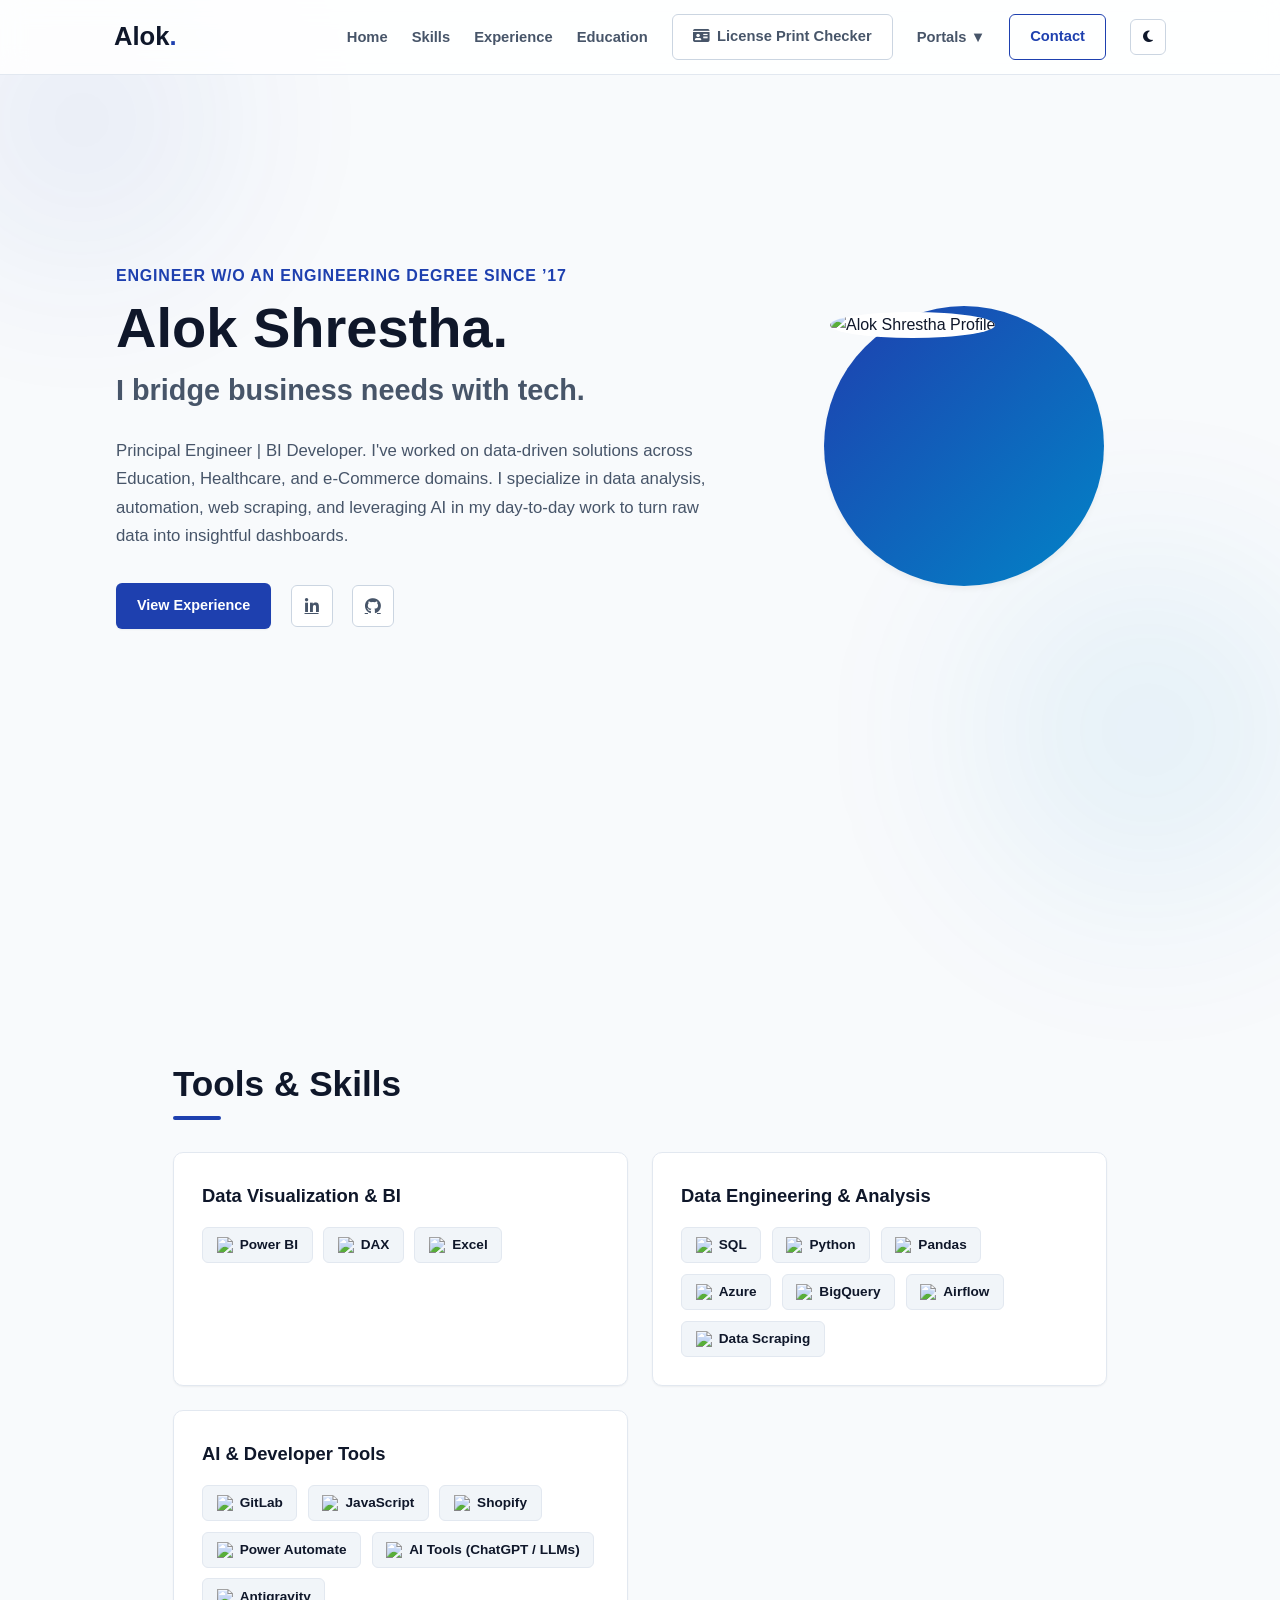
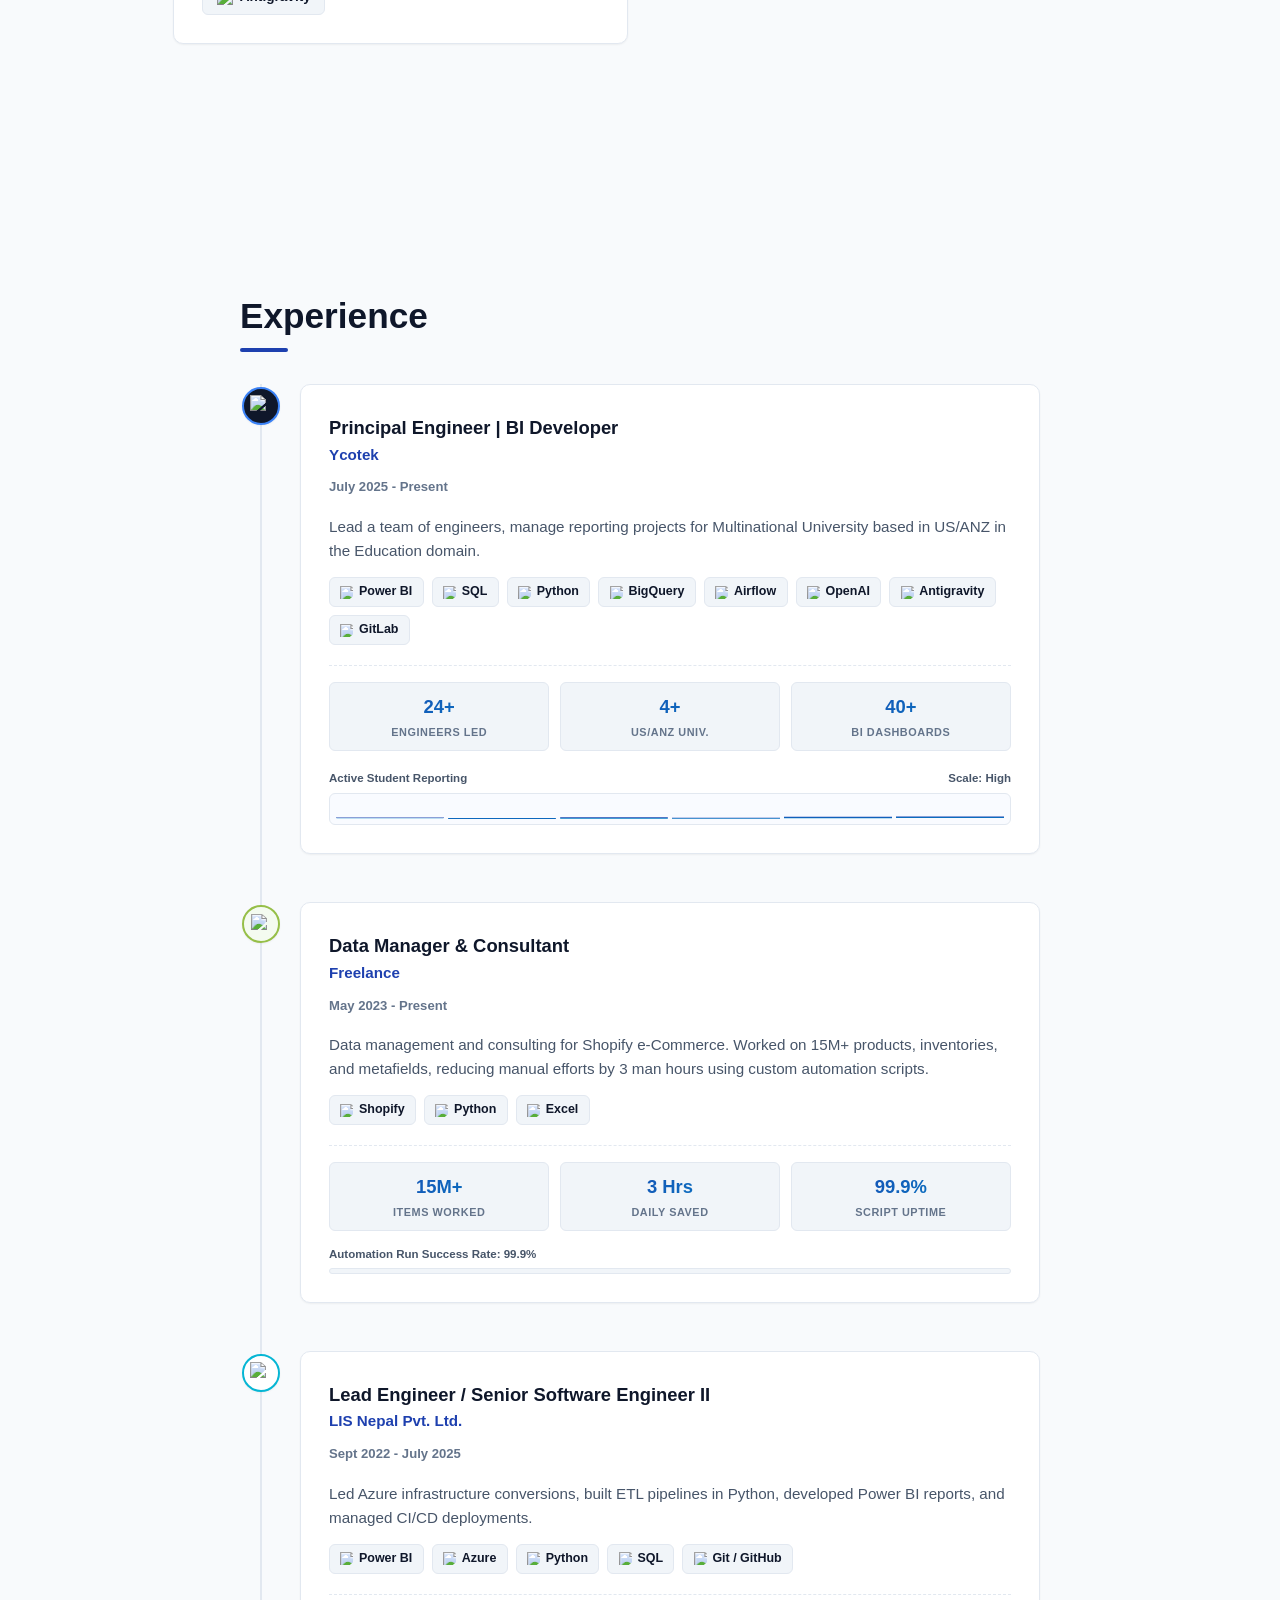
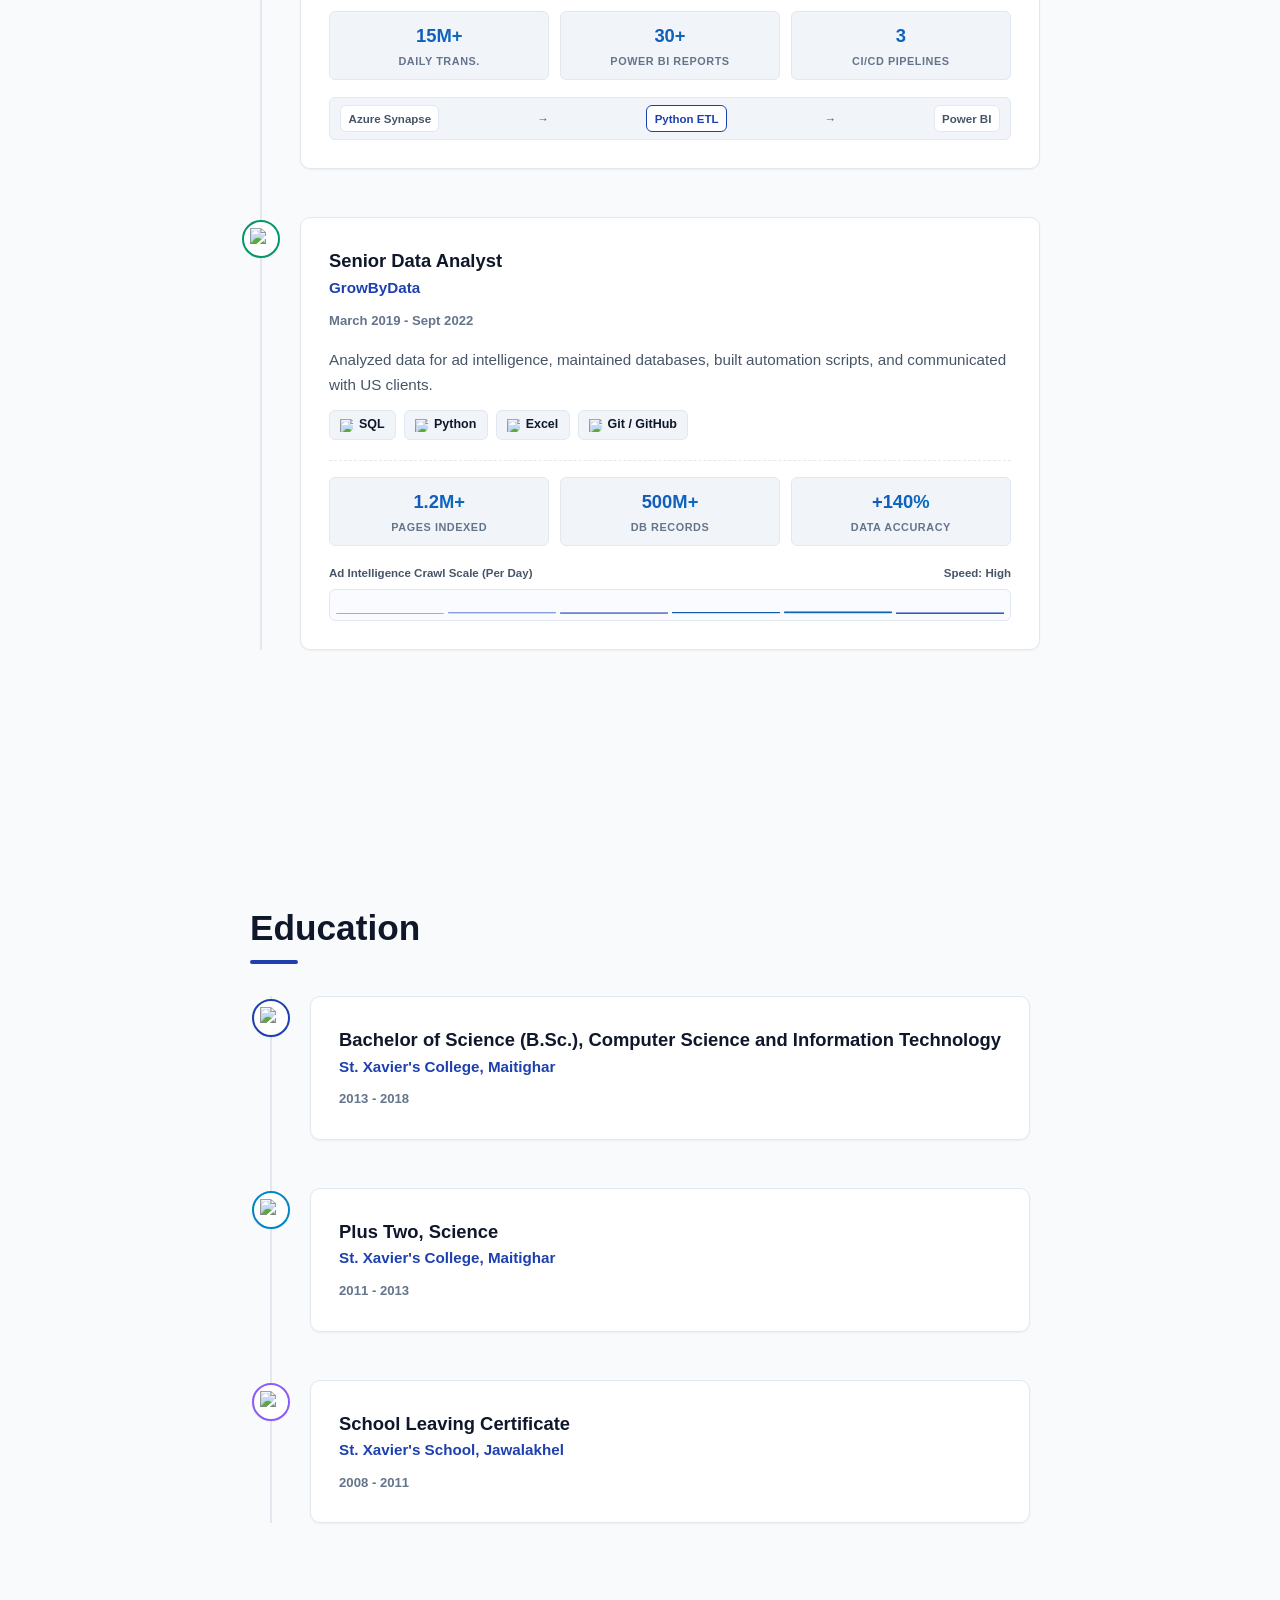
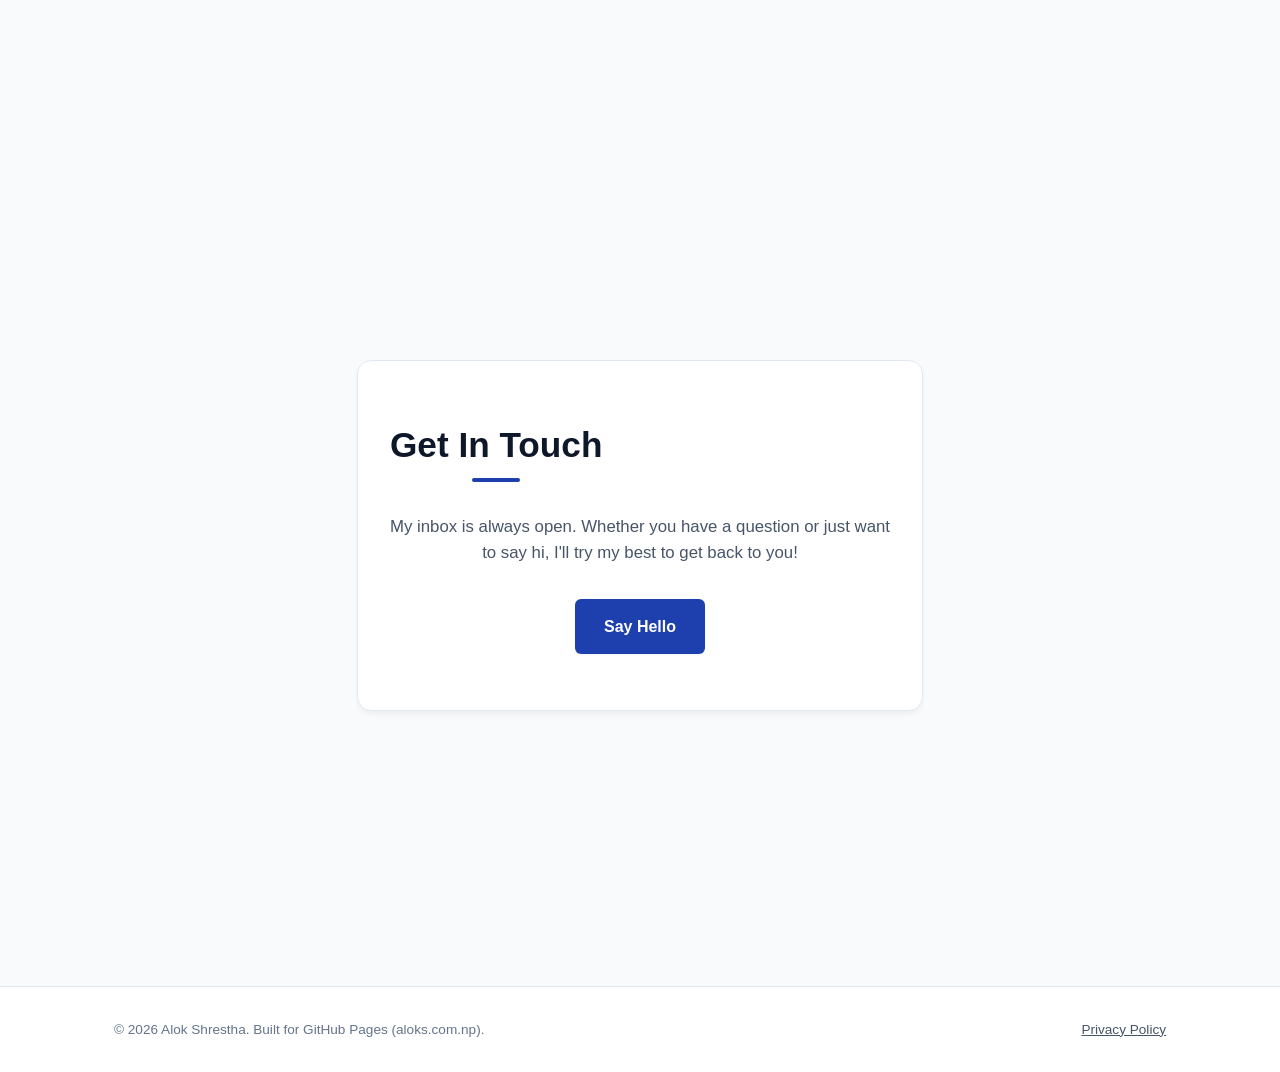
==== index.html @ 652669d3 "feat: enhance timeline interactions, add brand logos, and sync tools" ====
<!DOCTYPE html>
<html lang="en">

<head>
    <meta charset="UTF-8">
    <meta name="viewport" content="width=device-width, initial-scale=1.0">

    <!-- Primary Meta Tags -->
    <title>Alok Shrestha | Principal Engineer & BI Developer</title>
    <meta name="title" content="Alok Shrestha | Principal Engineer & BI Developer">
    <meta name="description"
        content="Alok Shrestha - Principal Software Engineer and BI Developer based in Nepal. Expertise in Power BI, SQL, Python, ETL automation, and building impactful data-driven solutions.">
    <meta name="keywords"
        content="Alok Shrestha, Data Analyst, Principal Engineer, Power BI, SQL, Python, Nepal, Data Visualization, License Print Check Nepal">
    <meta name="robots" content="index, follow, max-image-preview:large, max-snippet:-1, max-video-preview:-1">
    <meta name="author" content="Alok Shrestha">

    <!-- Canonical & AI Context Links -->
    <link rel="canonical" href="https://aloks.com.np/">
    <link rel="alternate" type="text/plain" href="llms.txt" title="LLM Context Prompt">
    <link rel="sitemap" type="application/xml" href="sitemap.xml">

    <!-- Open Graph / Social Meta Tags -->
    <meta property="og:type" content="website">
    <meta property="og:site_name" content="Alok Shrestha Portfolio">
    <meta property="og:url" content="https://aloks.com.np/">
    <meta property="og:title" content="Alok Shrestha | Principal Engineer & BI Developer">
    <meta property="og:description"
        content="Principal Software Engineer and BI Developer specializing in Power BI, SQL, Python, automation, and data web applications.">
    <meta property="og:image" content="https://github.com/aalooksth.png">

    <!-- Twitter Card Meta Tags -->
    <meta name="twitter:card" content="summary_large_image">
    <meta name="twitter:url" content="https://aloks.com.np/">
    <meta name="twitter:title" content="Alok Shrestha | Principal Engineer & BI Developer">
    <meta name="twitter:description"
        content="Principal Software Engineer and BI Developer specializing in Power BI, SQL, Python, automation, and data web applications.">
    <meta name="twitter:image" content="https://github.com/aalooksth.png">

    <!-- Preload fonts and styles -->
    <link rel="preconnect" href="https://fonts.googleapis.com">
    <link rel="preconnect" href="https://fonts.gstatic.com" crossorigin>
    <link href="https://fonts.googleapis.com/css2?family=Outfit:wght@300;400;500;600;700;800&display=swap"
        rel="stylesheet">
    <link rel="stylesheet" href="https://cdnjs.cloudflare.com/ajax/libs/font-awesome/6.5.1/css/all.min.css">

    <!-- Load main stylesheet -->
    <link rel="stylesheet" href="css/styles.css?v=1.1">

    <!-- Schema.org Microdata & Person JSON-LD for AI Search Engines -->
    <script type="application/ld+json">
    [
      {
        "@context": "https://schema.org",
        "@type": "Person",
        "name": "Alok Shrestha",
        "jobTitle": "Principal Engineer & BI Developer",
        "worksFor": {
          "@type": "Organization",
          "name": "Ycotek"
        },
        "url": "https://aloks.com.np",
        "sameAs": [
          "https://github.com/aalooksth",
          "https://np.linkedin.com/in/aalooksth"
        ],
        "knowsAbout": ["Power BI", "SQL", "Python", "Data Analysis", "Web Development", "Automations"]
      },
      {
        "@context": "https://schema.org",
        "@type": "WebSite",
        "name": "Alok Shrestha Portfolio & Web Portal",
        "url": "https://aloks.com.np/"
      }
    ]
    </script>
    <script type="text/javascript">
        (function (c, l, a, r, i, t, y) {
            c[a] = c[a] || function () { (c[a].q = c[a].q || []).push(arguments) };
            t = l.createElement(r); t.async = 1; t.src = "https://www.clarity.ms/tag/" + i;
            y = l.getElementsByTagName(r)[0]; y.parentNode.insertBefore(t, y);
        })(window, document, "clarity", "script", "xv33leqfdf");
    </script>
    <!-- Google tag (gtag.js) -->
    <script async src="https://www.googletagmanager.com/gtag/js?id=G-K35TF6HZ3K"></script>
    <script>
        window.dataLayer = window.dataLayer || [];
        function gtag() { dataLayer.push(arguments); }
        gtag('js', new Date());

        gtag('config', 'G-K35TF6HZ3K');
    </script>
</head>

<body>
    <canvas id="three-canvas"></canvas>
    <div class="blob blob-1"></div>
    <div class="blob blob-2"></div>

    <nav class="navbar">
        <div class="container nav-container">
            <a href="#" class="logo">Alok<span>.</span></a>
            <ul class="nav-links">
                <li><a href="#home">Home</a></li>
                <li><a href="#skills">Skills</a></li>
                <li><a href="#experience">Experience</a></li>
                <li><a href="#education">Education</a></li>
                <li> <a href="license-print-check" class="btn btn-secondary" aria-label="License Print Check"><i
                            class="fa-solid fa-id-card"></i>
                        License Print Checker</a>
                </li>
                <li class="dropdown">
                    <a href="#" class="dropdown-toggle">Portals ▼</a>
                    <ul class="dropdown-menu">
                        <li><a href="https://blog.aloks.com.np" target="_blank" aria-label="Blog Subdomain">Blog</a>
                        </li>
                        <li><a href="https://api.aloks.com.np" target="_blank" aria-label="API Subdomain">API Tester</a>
                        </li>
                        <li><a href="https://connect.aloks.com.np" target="_blank"
                                aria-label="Connect Subdomain">Connect</a></li>
                    </ul>
                </li>
                <li><a href="#contact" class="btn btn-outline">Contact</a></li>

                <!-- Manual Theme Switcher Button -->
                <li>
                    <button type="button" id="themeToggleBtn" class="btn-icon" title="Toggle Theme">
                        <i class="fa-solid fa-moon dark-icon"></i>
                        <i class="fa-solid fa-sun light-icon"></i>
                    </button>
                </li>
            </ul>

            <div class="hamburger">
                <div class="line1"></div>
                <div class="line2"></div>
                <div class="line3"></div>
            </div>
        </div>
    </nav>

    <main>
        <!-- Hero Section -->
        <section id="home" class="hero">
            <div class="container hero-container">
                <div class="hero-content">
                    <p class="subtitle">Engineer w/o an Engineering Degree since ’17</p>
                    <h1 class="title">Alok Shrestha.</h1>
                    <h2 class="role">I bridge business needs with tech.</h2>
                    <p class="description">
                        Principal Engineer | BI Developer. I've worked on data-driven solutions across Education,
                        Healthcare, and e-Commerce domains. I specialize in data analysis, automation, web scraping, and
                        leveraging AI in my day-to-day work to turn raw data into insightful dashboards.
                    </p>
                    <div class="hero-actions">
                        <a href="#experience" class="btn btn-primary">View Experience</a>
                        <a href="https://np.linkedin.com/in/aalooksth" target="_blank" class="social-link"
                            aria-label="LinkedIn">
                            <i class="fa-brands fa-linkedin-in"></i>
                        </a>
                        <a href="https://github.com/aalooksth" target="_blank" class="social-link" aria-label="GitHub">
                            <i class="fa-brands fa-github"></i>
                        </a>
                    </div>
                </div>
                <div class="hero-image-container">
                    <div class="image-wrapper">
                        <img src="https://github.com/aalooksth.png" alt="Alok Shrestha Profile" class="profile-pic">
                    </div>
                </div>
            </div>
        </section>

        <!-- Skills Section -->
        <section id="skills" class="skills">
            <div class="container">
                <h2 class="section-title">Tools & Skills</h2>
                <div class="skills-container">
                    <div class="skill-category">
                        <h3>Data Visualization & BI</h3>
                        <div class="tech-stack" style="margin-top: 1rem;">
                            <span class="skill-item"><img
                                    src="https://api.iconify.design/simple-icons:powerbi.svg?color=1e40af"
                                    alt="Power BI" class="skill-icon"> Power BI</span>
                            <span class="skill-item"><img
                                    src="https://api.iconify.design/simple-icons:microsoft.svg?color=1e40af" alt="DAX"
                                    class="skill-icon"> DAX</span>
                            <span class="skill-item"><img
                                    src="https://api.iconify.design/simple-icons:microsoftexcel.svg?color=1e40af"
                                    alt="Excel" class="skill-icon"> Excel</span>
                        </div>
                    </div>
                    <div class="skill-category">
                        <h3>Data Engineering & Analysis</h3>
                        <div class="tech-stack" style="margin-top: 1rem;">
                            <span class="skill-item"><img src="https://cdn.simpleicons.org/mysql/1e40af" alt="SQL"
                                    class="skill-icon"> SQL</span>
                            <span class="skill-item"><img src="https://cdn.simpleicons.org/python/1e40af" alt="Python"
                                    class="skill-icon"> Python</span>
                            <span class="skill-item"><img src="https://cdn.simpleicons.org/pandas/1e40af" alt="Pandas"
                                    class="skill-icon"> Pandas</span>
                            <span class="skill-item"><img
                                    src="https://api.iconify.design/simple-icons:microsoftazure.svg?color=0089d6"
                                    alt="Azure" class="skill-icon"> Azure</span>
                            <span class="skill-item"><img
                                    src="https://api.iconify.design/simple-icons:googlebigquery.svg?color=1e40af"
                                    alt="BigQuery" class="skill-icon"> BigQuery</span>
                            <span class="skill-item"><img src="https://cdn.simpleicons.org/apacheairflow/1e40af"
                                    alt="Airflow" class="skill-icon"> Airflow</span>
                            <span class="skill-item"><img src="https://cdn.simpleicons.org/puppeteer/1e40af"
                                    alt="Data Scraping" class="skill-icon"> Data Scraping</span>
                        </div>
                    </div>
                    <div class="skill-category">
                        <h3>AI & Developer Tools</h3>
                        <div class="tech-stack" style="margin-top: 1rem;">
                            <span class="skill-item"><img src="https://cdn.simpleicons.org/gitlab/1e40af" alt="GitLab"
                                    class="skill-icon"> GitLab</span>
                            <span class="skill-item"><img src="https://cdn.simpleicons.org/javascript/1e40af"
                                    alt="JavaScript" class="skill-icon"> JavaScript</span>
                            <span class="skill-item"><img
                                    src="https://api.iconify.design/simple-icons:shopify.svg?color=96bf48" alt="Shopify"
                                    class="skill-icon"> Shopify</span>
                            <span class="skill-item"><img
                                    src="https://api.iconify.design/simple-icons:powerautomate.svg?color=1e40af"
                                    alt="Power Automate" class="skill-icon"> Power Automate</span>
                            <span class="skill-item"><img
                                    src="https://api.iconify.design/simple-icons:openai.svg?color=1e40af" alt="AI Tools"
                                    class="skill-icon"> AI Tools (ChatGPT / LLMs)</span>
                            <span class="skill-item"><img
                                    src="https://api.iconify.design/material-symbols:rocket-launch.svg?color=1e40af"
                                    alt="Antigravity" class="skill-icon"> Antigravity</span>
                        </div>
                    </div>
                </div>
            </div>
        </section>

        <!-- Experience Section -->
        <section id="experience" class="experience">
            <div class="container">
                <h2 class="section-title">Experience</h2>
                <div class="timeline">
                    <!-- Item 1 -->
                    <div class="timeline-item">
                        <div class="timeline-badge" style="border-color: #3b82f6; background: #0f172a;">
                            <img src="https://ycotek.com/wp-content/uploads/2026/05/logo.svg"
                                style="width: 22px; height: 22px; object-fit: contain;" alt="Ycotek">
                        </div>
                        <div class="timeline-content">
                            <h3>Principal Engineer | BI Developer</h3>
                            <h4>Ycotek</h4>
                            <span class="timeline-date">July 2025 - Present</span>
                            <p style="margin-top: 1rem; font-size: 0.95rem; color: var(--text-muted);">Lead a team of
                                engineers, manage reporting projects for Multinational University based in US/ANZ in the
                                Education domain.</p>

                            <!-- Skill/Tool Used Logos -->
                            <div class="work-tools">
                                <span class="tool-tag"><img
                                        src="https://api.iconify.design/simple-icons:powerbi.svg?color=1e40af"
                                        class="tool-icon" alt="Power BI"> Power BI</span>
                                <span class="tool-tag"><img src="https://cdn.simpleicons.org/mysql/1e40af"
                                        class="tool-icon" alt="SQL"> SQL</span>
                                <span class="tool-tag"><img src="https://cdn.simpleicons.org/python/1e40af"
                                        class="tool-icon" alt="Python"> Python</span>
                                <span class="tool-tag"><img
                                        src="https://api.iconify.design/simple-icons:googlebigquery.svg?color=1e40af"
                                        class="tool-icon" alt="BigQuery"> BigQuery</span>
                                <span class="tool-tag"><img src="https://cdn.simpleicons.org/apacheairflow/1e40af"
                                        class="tool-icon" alt="Airflow"> Airflow</span>
                                <span class="tool-tag"><img
                                        src="https://api.iconify.design/simple-icons:openai.svg?color=1e40af"
                                        class="tool-icon" alt="OpenAI"> OpenAI</span>
                                <span class="tool-tag"><img
                                        src="https://api.iconify.design/material-symbols:rocket-launch.svg?color=1e40af"
                                        class="tool-icon" alt="Antigravity"> Antigravity</span>
                                <span class="tool-tag"><img src="https://cdn.simpleicons.org/gitlab/1e40af"
                                        class="tool-icon" alt="GitLab"> GitLab</span>
                            </div>

                            <!-- Work Visualizations -->
                            <div class="work-visuals">
                                <div class="visuals-grid">
                                    <div class="visual-metric">
                                        <div class="metric-val">24+</div>
                                        <div class="metric-label">Engineers Led</div>
                                    </div>
                                    <div class="visual-metric">
                                        <div class="metric-val">4+</div>
                                        <div class="metric-label">US/ANZ Univ.</div>
                                    </div>
                                    <div class="visual-metric">
                                        <div class="metric-val">40+</div>
                                        <div class="metric-label">BI Dashboards</div>
                                    </div>
                                </div>
                                <div class="visuals-chart-wrapper">
                                    <div class="visuals-chart-label">
                                        <span>Active Student Reporting</span>
                                        <span>Scale: High</span>
                                    </div>
                                    <div class="visuals-sparkline">
                                        <div class="spark-bar" style="--height: 40%"></div>
                                        <div class="spark-bar" style="--height: 55%"></div>
                                        <div class="spark-bar" style="--height: 70%"></div>
                                        <div class="spark-bar" style="--height: 60%"></div>
                                        <div class="spark-bar" style="--height: 85%"></div>
                                        <div class="spark-bar" style="--height: 95%"></div>
                                    </div>
                                </div>
                            </div>
                        </div>
                    </div>
                    <!-- Item 2 -->
                    <div class="timeline-item">
                        <div class="timeline-badge" style="border-color: #96bf48; background: #f4fbf0;">
                            <img src="https://api.iconify.design/simple-icons:shopify.svg?color=96bf48"
                                style="width: 20px; height: 20px;" alt="Shopify">
                        </div>
                        <div class="timeline-content">
                            <h3>Data Manager & Consultant</h3>
                            <h4>Freelance</h4>
                            <span class="timeline-date">May 2023 - Present</span>
                            <p style="margin-top: 1rem; font-size: 0.95rem; color: var(--text-muted);">Data management
                                and consulting for Shopify e-Commerce. Worked on 15M+ products, inventories, and
                                metafields, reducing manual efforts by 3 man hours using custom automation scripts.</p>

                            <!-- Skill/Tool Used Logos -->
                            <div class="work-tools">
                                <span class="tool-tag"><img
                                        src="https://api.iconify.design/simple-icons:shopify.svg?color=96bf48"
                                        class="tool-icon" alt="Shopify"> Shopify</span>
                                <span class="tool-tag"><img src="https://cdn.simpleicons.org/python/1e40af"
                                        class="tool-icon" alt="Python"> Python</span>
                                <span class="tool-tag"><img
                                        src="https://api.iconify.design/simple-icons:microsoftexcel.svg?color=1e40af"
                                        class="tool-icon" alt="Excel"> Excel</span>
                            </div>

                            <!-- Work Visualizations -->
                            <div class="work-visuals">
                                <div class="visuals-grid">
                                    <div class="visual-metric">
                                        <div class="metric-val">15M+</div>
                                        <div class="metric-label">Items Worked</div>
                                    </div>
                                    <div class="visual-metric">
                                        <div class="metric-val">3 Hrs</div>
                                        <div class="metric-label">Daily Saved</div>
                                    </div>
                                    <div class="visual-metric">
                                        <div class="metric-val">99.9%</div>
                                        <div class="metric-label">Script Uptime</div>
                                    </div>
                                </div>
                                <div class="visuals-progress-container">
                                    <div class="progress-label">Automation Run Success Rate: 99.9%</div>
                                    <div class="progress-bar-wrapper">
                                        <div class="progress-bar-fill" style="--target-width: 99.9%"></div>
                                    </div>
                                </div>
                            </div>
                        </div>
                    </div>
                    <!-- Item 3 -->
                    <div class="timeline-item">
                        <div class="timeline-badge" style="border-color: #06b6d4; background: #ffffff;">
                            <img src="https://www.lisnepal.com.np/static/img/lis-logo.png"
                                style="width: 22px; height: 22px; object-fit: contain;" alt="LIS Nepal">
                        </div>
                        <div class="timeline-content">
                            <h3>Lead Engineer / Senior Software Engineer II</h3>
                            <h4>LIS Nepal Pvt. Ltd.</h4>
                            <span class="timeline-date">Sept 2022 - July 2025</span>
                            <p style="margin-top: 1rem; font-size: 0.95rem; color: var(--text-muted);">Led Azure
                                infrastructure conversions, built ETL pipelines in Python, developed Power BI reports,
                                and managed CI/CD deployments.</p>

                            <!-- Skill/Tool Used Logos -->
                            <div class="work-tools">
                                <span class="tool-tag"><img
                                        src="https://api.iconify.design/simple-icons:powerbi.svg?color=1e40af"
                                        class="tool-icon" alt="Power BI"> Power BI</span>
                                <span class="tool-tag"><img
                                        src="https://api.iconify.design/simple-icons:microsoftazure.svg?color=0089d6"
                                        class="tool-icon" alt="Azure"> Azure</span>
                                <span class="tool-tag"><img src="https://cdn.simpleicons.org/python/1e40af"
                                        class="tool-icon" alt="Python"> Python</span>
                                <span class="tool-tag"><img src="https://cdn.simpleicons.org/mysql/1e40af"
                                        class="tool-icon" alt="SQL"> SQL</span>
                                <span class="tool-tag"><img src="https://cdn.simpleicons.org/github/1e40af"
                                        class="tool-icon" alt="Git/GitHub"> Git / GitHub</span>
                            </div>

                            <!-- Work Visualizations -->
                            <div class="work-visuals">
                                <div class="visuals-grid">
                                    <div class="visual-metric">
                                        <div class="metric-val">15M+</div>
                                        <div class="metric-label">Daily Trans.</div>
                                    </div>
                                    <div class="visual-metric">
                                        <div class="metric-val">30+</div>
                                        <div class="metric-label">Power BI Reports</div>
                                    </div>
                                    <div class="visual-metric">
                                        <div class="metric-val">3</div>
                                        <div class="metric-label">CI/CD Pipelines</div>
                                    </div>
                                </div>
                                <div class="visuals-nodes">
                                    <span class="node-badge">Azure Synapse</span>
                                    <span class="node-arrow">&rarr;</span>
                                    <span class="node-badge active">Python ETL</span>
                                    <span class="node-arrow">&rarr;</span>
                                    <span class="node-badge">Power BI</span>
                                </div>
                            </div>
                        </div>
                    </div>
                    <!-- Item 4 -->
                    <div class="timeline-item">
                        <div class="timeline-badge" style="border-color: #059669; background: #ffffff;">
                            <img src="https://growbydata.com/wp-content/uploads/2024/06/GBD-Logo.svg"
                                style="width: 22px; height: 22px; object-fit: contain;" alt="GrowByData">
                        </div>
                        <div class="timeline-content">
                            <h3>Senior Data Analyst</h3>
                            <h4>GrowByData</h4>
                            <span class="timeline-date">March 2019 - Sept 2022</span>
                            <p style="margin-top: 1rem; font-size: 0.95rem; color: var(--text-muted);">Analyzed data for
                                ad intelligence, maintained databases, built automation scripts, and communicated with
                                US clients.</p>

                            <!-- Skill/Tool Used Logos -->
                            <div class="work-tools">
                                <span class="tool-tag"><img src="https://cdn.simpleicons.org/mysql/1e40af"
                                        class="tool-icon" alt="SQL"> SQL</span>
                                <span class="tool-tag"><img src="https://cdn.simpleicons.org/python/1e40af"
                                        class="tool-icon" alt="Python"> Python</span>
                                <span class="tool-tag"><img
                                        src="https://api.iconify.design/simple-icons:microsoftexcel.svg?color=1e40af"
                                        class="tool-icon" alt="Excel"> Excel</span>
                                <span class="tool-tag"><img src="https://cdn.simpleicons.org/github/1e40af"
                                        class="tool-icon" alt="Git/GitHub"> Git / GitHub</span>
                            </div>

                            <!-- Work Visualizations -->
                            <div class="work-visuals">
                                <div class="visuals-grid">
                                    <div class="visual-metric">
                                        <div class="metric-val">1.2M+</div>
                                        <div class="metric-label">Pages Indexed</div>
                                    </div>
                                    <div class="visual-metric">
                                        <div class="metric-val">500M+</div>
                                        <div class="metric-label">DB Records</div>
                                    </div>
                                    <div class="visual-metric">
                                        <div class="metric-val">+140%</div>
                                        <div class="metric-label">Data Accuracy</div>
                                    </div>
                                </div>
                                <div class="visuals-chart-wrapper">
                                    <div class="visuals-chart-label">
                                        <span>Ad Intelligence Crawl Scale (Per Day)</span>
                                        <span>Speed: High</span>
                                    </div>
                                    <div class="visuals-sparkline">
                                        <div class="spark-bar" style="--height: 25%"></div>
                                        <div class="spark-bar" style="--height: 40%"></div>
                                        <div class="spark-bar" style="--height: 65%"></div>
                                        <div class="spark-bar" style="--height: 80%"></div>
                                        <div class="spark-bar" style="--height: 90%"></div>
                                        <div class="spark-bar" style="--height: 95%"></div>
                                    </div>
                                </div>
                            </div>
                        </div>
                    </div>
                </div>
            </div>
        </section>

        <!-- Education Section -->
        <section id="education" class="education">
            <div class="container">
                <h2 class="section-title">Education</h2>
                <div class="timeline">
                    <!-- Item 1 -->
                    <div class="timeline-item">
                        <div class="timeline-badge" style="border-color: #1e40af; background: #ffffff;">
                            <img src="https://wms.edigitalnepal.com/wms/files/ws-profile/1746599021908_0553cb68-a1c2-4cb6-847c-ae1c76fe3848.png"
                                style="width: 22px; height: 22px; object-fit: contain;" alt="St. Xavier's College">
                        </div>
                        <div class="timeline-content">
                            <h3>Bachelor of Science (B.Sc.), Computer Science and Information Technology</h3>
                            <h4>St. Xavier's College, Maitighar</h4>
                            <span class="timeline-date">2013 - 2018</span>
                        </div>
                    </div>
                    <!-- Item 2 -->
                    <div class="timeline-item">
                        <div class="timeline-badge" style="border-color: #0284c7; background: #ffffff;">
                            <img src="https://wms.edigitalnepal.com/wms/files/ws-profile/1746599021908_0553cb68-a1c2-4cb6-847c-ae1c76fe3848.png"
                                style="width: 22px; height: 22px; object-fit: contain;" alt="St. Xavier's College">
                        </div>
                        <div class="timeline-content">
                            <h3>Plus Two, Science</h3>
                            <h4>St. Xavier's College, Maitighar</h4>
                            <span class="timeline-date">2011 - 2013</span>
                        </div>
                    </div>
                    <!-- Item 3 -->
                    <div class="timeline-item">
                        <div class="timeline-badge" style="border-color: #8b5cf6; background: #ffffff;">
                            <img src="https://www.stx.edu.np/image/st_xavier_small-logo.png"
                                style="width: 22px; height: 22px; object-fit: contain;" alt="St. Xavier's School">
                        </div>
                        <div class="timeline-content">
                            <h3>School Leaving Certificate</h3>
                            <h4>St. Xavier's School, Jawalakhel</h4>
                            <span class="timeline-date">2008 - 2011</span>
                        </div>
                    </div>
                </div>
            </div>
        </section>

        <!-- Contact Section -->
        <section id="contact" class="contact">
            <div class="container">
                <div class="contact-card">
                    <h2 class="section-title text-center">Get In Touch</h2>
                    <p class="text-center">My inbox is always open. Whether you have a question or just want to say hi,
                        I'll try my best to get back to you!</p>
                    <div class="text-center" style="margin-top: 2rem;">
                        <a href="mailto:aalooksth@gmail.com" class="btn btn-primary btn-large">Say Hello</a>
                    </div>
                </div>
            </div>
        </section>
    </main>

    <footer>
        <div class="container"
            style="display: flex; justify-content: space-between; align-items: center; flex-wrap: wrap; gap: 1rem;">
            <p>&copy; 2026 Alok Shrestha. Built for GitHub Pages (aloks.com.np).</p>
            <p><a href="privacy/" style="color: var(--text-muted); text-decoration: underline;">Privacy Policy</a></p>
        </div>
    </footer>

    <script src="js/script.js"></script>
    <script type="module" src="js/three-journey.js"></script>
</body>

</html>
---- css/styles.css ----
/* ==========================================================================
   Alok Shrestha - Portfolio & Personal Website Design System
   Harmonized with License Print Check Civic Design System
   ========================================================================== */

:root {
    --bg-color: #f8fafc;
    --bg-surface: #ffffff;
    --bg-subtle: #f1f5f9;
    --text-color: #0f172a;
    --text-muted: #475569;
    --text-subtle: #64748b;
    
    --primary: #1e40af;
    --primary-hover: #1e3a8a;
    --secondary: #0284c7;
    --accent: #059669;
    
    --card-bg: #ffffff;
    --border-color: #e2e8f0;
    --border-strong: #cbd5e1;
    --navbar-bg: rgba(255, 255, 255, 0.85);
    --navbar-scrolled-bg: rgba(255, 255, 255, 0.98);
    --nav-mobile-bg: rgba(255, 255, 255, 0.98);
    
    --font-main: -apple-system, BlinkMacSystemFont, 'Segoe UI', Roboto, Helvetica, Arial, sans-serif, 'Outfit';
    
    --radius-sm: 6px;
    --radius-md: 10px;
    --radius-lg: 14px;
    
    --shadow-sm: 0 1px 2px 0 rgba(0, 0, 0, 0.05);
    --shadow-md: 0 4px 6px -1px rgba(0, 0, 0, 0.05);
    --shadow-lg: 0 10px 15px -3px rgba(0, 0, 0, 0.05);
    
    --transition: all 0.25s cubic-bezier(0.4, 0, 0.2, 1);
}

/* Explicit Dark Theme Class Overrides */
body.dark-theme {
    --bg-color: #0f172a;
    --bg-surface: #1e293b;
    --bg-subtle: #334155;
    --text-color: #f8fafc;
    --text-muted: #cbd5e1;
    --text-subtle: #94a3b8;
    
    --primary: #3b82f6;
    --primary-hover: #60a5fa;
    --secondary: #38bdf8;
    --accent: #34d399;
    
    --card-bg: #1e293b;
    --border-color: #334155;
    --border-strong: #475569;
    --navbar-bg: rgba(15, 23, 42, 0.85);
    --navbar-scrolled-bg: rgba(15, 23, 42, 0.98);
    --nav-mobile-bg: rgba(15, 23, 42, 0.98);
    
    --shadow-sm: 0 1px 2px 0 rgba(0, 0, 0, 0.3);
    --shadow-md: 0 4px 6px -1px rgba(0, 0, 0, 0.3);
    --shadow-lg: 0 10px 15px -3px rgba(0, 0, 0, 0.3);
}

/* Explicit Light Theme Class Overrides */
body.light-theme {
    --bg-color: #f8fafc;
    --bg-surface: #ffffff;
    --bg-subtle: #f1f5f9;
    --text-color: #0f172a;
    --text-muted: #475569;
    --text-subtle: #64748b;
    
    --primary: #1e40af;
    --primary-hover: #1e3a8a;
    --secondary: #0284c7;
    --accent: #059669;
    
    --card-bg: #ffffff;
    --border-color: #e2e8f0;
    --border-strong: #cbd5e1;
    --navbar-bg: rgba(255, 255, 255, 0.85);
    --navbar-scrolled-bg: rgba(255, 255, 255, 0.98);
    --nav-mobile-bg: rgba(255, 255, 255, 0.98);
}

* {
    margin: 0;
    padding: 0;
    box-sizing: border-box;
}

html {
    scroll-behavior: smooth;
    scroll-snap-type: y proximity;
}

body {
    background-color: var(--bg-color);
    color: var(--text-color);
    font-family: var(--font-main);
    line-height: 1.6;
    overflow-x: hidden;
    position: relative;
    transition: background-color 0.2s ease, color 0.2s ease;
}

/* Background Blobs */
.blob {
    position: fixed;
    border-radius: 50%;
    filter: blur(90px);
    z-index: -1;
    opacity: 0.45;
    animation: float 12s infinite ease-in-out alternate;
}

.blob-1 {
    top: -10%;
    left: -10%;
    width: 420px;
    height: 420px;
    background: radial-gradient(circle, rgba(30,64,175,0.25) 0%, rgba(30,64,175,0) 70%);
}

.blob-2 {
    bottom: -10%;
    right: -10%;
    width: 520px;
    height: 520px;
    background: radial-gradient(circle, rgba(2,132,199,0.25) 0%, rgba(2,132,199,0) 70%);
    animation-delay: -6s;
}

@keyframes float {
    0% { transform: translate(0, 0) scale(1); }
    100% { transform: translate(30px, 50px) scale(1.08); }
}

.container {
    max-width: 1100px;
    margin: 0 auto;
    padding: 0 1.5rem;
}

/* Navigation */
.navbar {
    position: fixed;
    top: 0;
    width: 100%;
    background: var(--navbar-bg);
    backdrop-filter: blur(12px);
    -webkit-backdrop-filter: blur(12px);
    z-index: 1000;
    border-bottom: 1px solid var(--border-color);
    padding: 0.85rem 0;
    transition: var(--transition);
}

.navbar.scrolled {
    background: var(--navbar-scrolled-bg);
    box-shadow: var(--shadow-sm);
}

.nav-container {
    display: flex;
    justify-content: space-between;
    align-items: center;
}

.logo {
    font-size: 1.6rem;
    font-weight: 800;
    color: var(--text-color);
    text-decoration: none;
}

.logo span {
    color: var(--primary);
}

.nav-links {
    display: flex;
    list-style: none;
    align-items: center;
    gap: 1.5rem;
}

.nav-links a {
    color: var(--text-muted);
    text-decoration: none;
    font-weight: 600;
    font-size: 0.92rem;
    transition: var(--transition);
}

.nav-links a:hover {
    color: var(--primary);
}

/* Dropdown Menu */
.dropdown {
    position: relative;
}

.dropdown-menu {
    position: absolute;
    top: 100%;
    left: 0;
    background: var(--card-bg);
    backdrop-filter: blur(10px);
    border: 1px solid var(--border-color);
    border-radius: var(--radius-sm);
    padding: 0.5rem 0;
    min-width: 180px;
    opacity: 0;
    visibility: hidden;
    transform: translateY(10px);
    transition: var(--transition);
    list-style: none;
    box-shadow: var(--shadow-md);
}

.dropdown:hover .dropdown-menu {
    opacity: 1;
    visibility: visible;
    transform: translateY(0);
}

.dropdown-menu li {
    margin: 0;
}

.dropdown-menu a {
    display: block;
    padding: 0.55rem 1.1rem;
    font-size: 0.88rem;
    color: var(--text-color);
    text-decoration: none;
    transition: var(--transition);
}

.dropdown-menu a:hover {
    background: var(--bg-subtle);
    color: var(--primary);
}

/* Theme Toggle Button */
.btn-icon {
    width: 36px;
    height: 36px;
    border-radius: var(--radius-sm);
    border: 1px solid var(--border-strong);
    background: var(--bg-surface);
    color: var(--text-color);
    display: flex;
    align-items: center;
    justify-content: center;
    cursor: pointer;
    transition: var(--transition);
}

.btn-icon:hover {
    background-color: var(--bg-subtle);
}

body.dark-theme .light-icon { display: block; }
body.dark-theme .dark-icon { display: none; }
body.light-theme .light-icon { display: none; }
body.light-theme .dark-icon { display: block; }

.hamburger {
    display: none;
    cursor: pointer;
}

.hamburger div {
    width: 24px;
    height: 2px;
    background-color: var(--text-color);
    margin: 5px;
    transition: var(--transition);
}

/* Buttons */
.btn {
    display: inline-flex;
    align-items: center;
    justify-content: center;
    gap: 0.45rem;
    padding: 0.65rem 1.25rem;
    border-radius: var(--radius-sm);
    font-weight: 600;
    font-size: 0.9rem;
    text-decoration: none;
    transition: var(--transition);
    cursor: pointer;
    border: 1px solid transparent;
}

.btn-primary {
    background-color: var(--primary);
    color: #ffffff !important;
    box-shadow: var(--shadow-sm);
}

.btn-primary:hover {
    background-color: var(--primary-hover);
}

.btn-secondary {
    background-color: var(--bg-surface);
    color: var(--text-color);
    border-color: var(--border-strong);
}

.btn-secondary:hover {
    background-color: var(--bg-subtle);
}

.btn-outline {
    border: 1px solid var(--primary);
    color: var(--primary) !important;
    background: transparent;
}

.btn-outline:hover {
    background-color: var(--bg-subtle);
}

.btn-text {
    background: transparent;
    color: var(--text-muted);
    padding: 0.65rem 0;
}

.btn-text:hover {
    color: var(--primary);
}

.btn-sm {
    padding: 0.4rem 0.85rem;
    font-size: 0.83rem;
}

.btn-large {
    padding: 0.85rem 1.75rem;
    font-size: 1rem;
}

/* Sections */
section {
    padding: 5.5rem 0;
    min-height: 100vh;
    display: flex;
    flex-direction: column;
    justify-content: center;
    scroll-snap-align: start;
}

.section-title {
    font-size: 2.2rem;
    font-weight: 800;
    margin-bottom: 2.5rem;
    position: relative;
    display: inline-block;
    color: var(--text-color);
}

.section-title::after {
    content: '';
    position: absolute;
    bottom: -8px;
    left: 0;
    width: 48px;
    height: 4px;
    background: var(--primary);
    border-radius: 2px;
}

.text-center {
    text-align: center;
}
.text-center.section-title::after {
    left: 50%;
    transform: translateX(-50%);
}

/* Hero Section */
.hero {
    min-height: 100vh;
    display: flex;
    align-items: center;
    padding-top: 5rem;
}

.hero-container {
    display: grid;
    grid-template-columns: 1.2fr 0.8fr;
    gap: 3rem;
    align-items: center;
}

.subtitle {
    color: var(--primary);
    font-weight: 700;
    font-size: 1rem;
    letter-spacing: 0.05em;
    text-transform: uppercase;
    margin-bottom: 0.5rem;
}

.title {
    font-size: 3.5rem;
    font-weight: 800;
    line-height: 1.1;
    margin-bottom: 0.5rem;
    color: var(--text-color);
}

.role {
    font-size: 1.8rem;
    color: var(--text-muted);
    font-weight: 600;
    margin-bottom: 1.5rem;
}

.description {
    font-size: 1.05rem;
    color: var(--text-muted);
    max-width: 600px;
    margin-bottom: 2rem;
    line-height: 1.7;
}

.hero-actions {
    display: flex;
    align-items: center;
    gap: 1.2rem;
}

.social-link {
    display: inline-flex;
    align-items: center;
    justify-content: center;
    width: 42px;
    height: 42px;
    border-radius: var(--radius-sm);
    border: 1px solid var(--border-strong);
    color: var(--text-muted);
    background: var(--bg-surface);
    transition: var(--transition);
}

.social-link:hover {
    color: var(--primary);
    border-color: var(--primary);
    background-color: var(--bg-subtle);
}

.hero-image-container {
    display: flex;
    justify-content: center;
}

.image-wrapper {
    position: relative;
    width: 280px;
    height: 280px;
    border-radius: 50%;
    padding: 6px;
    background: linear-gradient(135deg, var(--primary), var(--secondary));
    box-shadow: var(--shadow-md);
}

.profile-pic {
    width: 100%;
    height: 100%;
    object-fit: cover;
    border-radius: 50%;
    background-color: var(--bg-surface);
}

/* Three.js Canvas */
#three-canvas {
    position: fixed;
    top: 0;
    left: 0;
    width: 100%;
    height: 100%;
    z-index: -2;
    pointer-events: none;
}

/* Skills Section */
.skills-container {
    display: grid;
    grid-template-columns: repeat(auto-fit, minmax(300px, 1fr));
    gap: 1.5rem;
}

.skill-category {
    background: var(--card-bg);
    border: 1px solid var(--border-color);
    border-radius: var(--radius-md);
    padding: 1.75rem;
    box-shadow: var(--shadow-sm);
    transition: var(--transition);
}

.skill-category:hover {
    border-color: var(--border-strong);
    box-shadow: var(--shadow-md);
}

.skill-category h3 {
    font-size: 1.15rem;
    font-weight: 700;
    margin-bottom: 1rem;
    color: var(--text-color);
}

.tech-stack {
    display: flex;
    flex-wrap: wrap;
    gap: 0.65rem;
}

.skill-item {
    display: inline-flex;
    align-items: center;
    gap: 0.45rem;
    padding: 0.4rem 0.85rem;
    background: var(--bg-subtle);
    border: 1px solid var(--border-color);
    border-radius: var(--radius-sm);
    font-size: 0.85rem;
    font-weight: 600;
    color: var(--text-color);
}

.skill-icon {
    width: 16px;
    height: 16px;
}

/* Timeline Components (Experience & Education) */
.timeline {
    position: relative;
    max-width: 800px;
    margin: 0 auto;
}

.timeline::before {
    content: '';
    position: absolute;
    top: 0;
    left: 20px;
    height: 100%;
    width: 2px;
    background: var(--border-color);
}

.timeline-item {
    position: relative;
    padding-left: 60px;
    margin-bottom: 3rem;
}

.timeline-dot {
    display: none; /* Replaced by timeline-badge */
}

.timeline-badge {
    position: absolute;
    left: 2px;
    top: 3px;
    width: 38px;
    height: 38px;
    border-radius: 50%;
    background: var(--card-bg);
    border: 2px solid var(--border-color);
    display: flex;
    align-items: center;
    justify-content: center;
    box-shadow: var(--shadow-sm);
    z-index: 2;
    transition: var(--transition);
}

.timeline-item:hover .timeline-badge {
    border-color: var(--primary);
    background: var(--bg-surface);
    transform: scale(1.18);
    box-shadow: 0 0 15px rgba(59, 130, 246, 0.3);
}

.timeline-badge i {
    font-size: 0.95rem;
    transition: var(--transition);
}

.timeline-item:hover .timeline-badge i {
    transform: rotate(10deg);
}

.timeline-content {
    background: var(--card-bg);
    border: 1px solid var(--border-color);
    border-radius: var(--radius-md);
    padding: 1.75rem;
    box-shadow: var(--shadow-sm);
    transition: transform 0.4s cubic-bezier(0.25, 1, 0.5, 1), border-color 0.25s ease, box-shadow 0.25s ease;
}

.timeline-item:hover .timeline-content {
    border-color: var(--primary);
    box-shadow: 0 12px 28px -6px rgba(59, 130, 246, 0.16);
    transform: translateX(4px);
}

.timeline-content h3 {
    font-size: 1.15rem;
    font-weight: 700;
    color: var(--text-color);
}

.timeline-content h4 {
    font-size: 0.95rem;
    color: var(--primary);
    font-weight: 600;
    margin-bottom: 0.4rem;
}

.timeline-date {
    font-size: 0.82rem;
    color: var(--text-subtle);
    font-weight: 600;
}

/* Timeline Work & Education Visualizations */
.work-visuals {
    margin-top: 1.25rem;
    padding-top: 1rem;
    border-top: 1px dashed var(--border-color);
    display: flex;
    flex-direction: column;
    gap: 0.85rem;
}

.visuals-grid {
    display: grid;
    grid-template-columns: repeat(auto-fit, minmax(110px, 1fr));
    gap: 0.65rem;
}

.visual-metric {
    background: var(--bg-subtle);
    border: 1px solid var(--border-color);
    border-radius: var(--radius-sm);
    padding: 0.55rem;
    text-align: center;
    transition: var(--transition);
}

.timeline-item:hover .visual-metric {
    background: var(--bg-surface);
    border-color: var(--border-strong);
}

.metric-val {
    font-size: 1.15rem;
    font-weight: 800;
    color: var(--primary);
    background: linear-gradient(135deg, var(--primary), var(--secondary));
    -webkit-background-clip: text;
    -webkit-text-fill-color: transparent;
    margin-bottom: 0.15rem;
}

.metric-label {
    font-size: 0.68rem;
    font-weight: 700;
    color: var(--text-subtle);
    text-transform: uppercase;
    letter-spacing: 0.05em;
}

.visuals-chart-wrapper {
    display: flex;
    flex-direction: column;
    gap: 0.4rem;
    margin-top: 0.25rem;
}

.visuals-chart-label {
    font-size: 0.72rem;
    font-weight: 700;
    color: var(--text-muted);
    display: flex;
    justify-content: space-between;
}

.visuals-sparkline {
    display: flex;
    align-items: flex-end;
    gap: 4px;
    height: 32px;
    background: rgba(59, 130, 246, 0.03);
    border-radius: var(--radius-sm);
    padding: 6px;
    border: 1px solid var(--border-color);
}

.spark-bar {
    flex: 1;
    height: var(--height);
    background: linear-gradient(to top, var(--secondary), var(--primary));
    border-radius: 1px;
    transform-origin: bottom;
    transform: scaleY(0.1);
    transition: transform 0.8s cubic-bezier(0.25, 1, 0.5, 1);
}

.timeline-item:hover .spark-bar {
    transform: scaleY(1);
}

.spark-bar:nth-child(1) { transition-delay: 0.05s; }
.spark-bar:nth-child(2) { transition-delay: 0.1s; }
.spark-bar:nth-child(3) { transition-delay: 0.15s; }
.spark-bar:nth-child(4) { transition-delay: 0.2s; }
.spark-bar:nth-child(5) { transition-delay: 0.25s; }
.spark-bar:nth-child(6) { transition-delay: 0.3s; }

.visuals-progress-container {
    display: flex;
    flex-direction: column;
    gap: 0.3rem;
}

.progress-label {
    font-size: 0.72rem;
    font-weight: 700;
    color: var(--text-muted);
}

.progress-bar-wrapper {
    height: 6px;
    background: var(--bg-subtle);
    border-radius: 3px;
    overflow: hidden;
    border: 1px solid var(--border-color);
}

.progress-bar-fill {
    height: 100%;
    background: linear-gradient(to right, var(--secondary), var(--accent));
    width: 0% !important;
    transition: width 1s cubic-bezier(0.25, 1, 0.5, 1);
}

.timeline-item:hover .progress-bar-fill {
    width: var(--target-width) !important;
}

.visuals-nodes {
    display: flex;
    align-items: center;
    justify-content: space-between;
    padding: 0.45rem 0.65rem;
    background: var(--bg-subtle);
    border: 1px solid var(--border-color);
    border-radius: var(--radius-sm);
    font-size: 0.72rem;
    font-weight: 700;
    color: var(--text-muted);
    margin-top: 0.25rem;
}

.node-badge {
    background: var(--bg-surface);
    border: 1px solid var(--border-color);
    padding: 0.2rem 0.45rem;
    border-radius: var(--radius-sm);
    transition: var(--transition);
}

.node-badge.active {
    border-color: var(--primary);
    color: var(--primary);
}

.timeline-item:hover .node-badge.active {
    background: var(--primary);
    color: #ffffff;
    border-color: var(--primary);
}

/* Tool / Skill badges within cards */
.work-tools {
    display: flex;
    flex-wrap: wrap;
    gap: 0.5rem;
    margin-top: 0.85rem;
}

.tool-tag {
    display: inline-flex;
    align-items: center;
    gap: 0.35rem;
    padding: 0.25rem 0.65rem;
    background: var(--bg-subtle);
    border: 1px solid var(--border-color);
    border-radius: var(--radius-sm);
    font-size: 0.78rem;
    font-weight: 600;
    color: var(--text-color);
    transition: var(--transition);
}

.timeline-item:hover .tool-tag {
    border-color: var(--border-strong);
    background: var(--bg-surface);
}

.tool-icon {
    width: 13px;
    height: 13px;
}

/* Contact Section */
.contact-card {
    background: var(--card-bg);
    border: 1px solid var(--border-color);
    border-radius: var(--radius-lg);
    padding: 3.5rem 2rem;
    max-width: 700px;
    margin: 0 auto;
    box-shadow: var(--shadow-md);
}

.contact-card p {
    font-size: 1.05rem;
    color: var(--text-muted);
    max-width: 500px;
    margin: 0 auto;
}

/* Footer */
footer {
    border-top: 1px solid var(--border-color);
    padding: 2rem 0;
    text-align: center;
    color: var(--text-subtle);
    font-size: 0.85rem;
    background: var(--bg-surface);
}

/* Responsive Media Queries */
@media (max-width: 900px) {
    .hero-container {
        grid-template-columns: 1fr;
        text-align: center;
        gap: 2.5rem;
    }
    
    .hero-content {
        order: 2;
    }
    
    .hero-image-container {
        order: 1;
    }
    
    .description {
        margin: 0 auto 2rem auto;
    }
    
    .hero-actions {
        justify-content: center;
    }
    
    .title {
        font-size: 2.8rem;
    }
    
    .role {
        font-size: 1.4rem;
    }
}

@media (max-width: 768px) {
    .nav-links {
        position: fixed;
        top: 64px;
        right: -100%;
        width: 80%;
        max-width: 300px;
        height: calc(100vh - 64px);
        background: var(--nav-mobile-bg);
        border-left: 1px solid var(--border-color);
        flex-direction: column;
        align-items: flex-start;
        padding: 2rem;
        gap: 1.5rem;
        transition: var(--transition);
        box-shadow: var(--shadow-lg);
    }
    
    .nav-links.active {
        right: 0;
    }
    
    .dropdown-menu {
        position: static;
        opacity: 1;
        visibility: visible;
        transform: none;
        box-shadow: none;
        border: none;
        background: transparent;
        padding-left: 1rem;
        display: none;
    }
    
    .dropdown.active .dropdown-menu {
        display: block;
    }
    
    .hamburger {
        display: block;
    }

    .section-title {
        font-size: 1.8rem;
    }
}
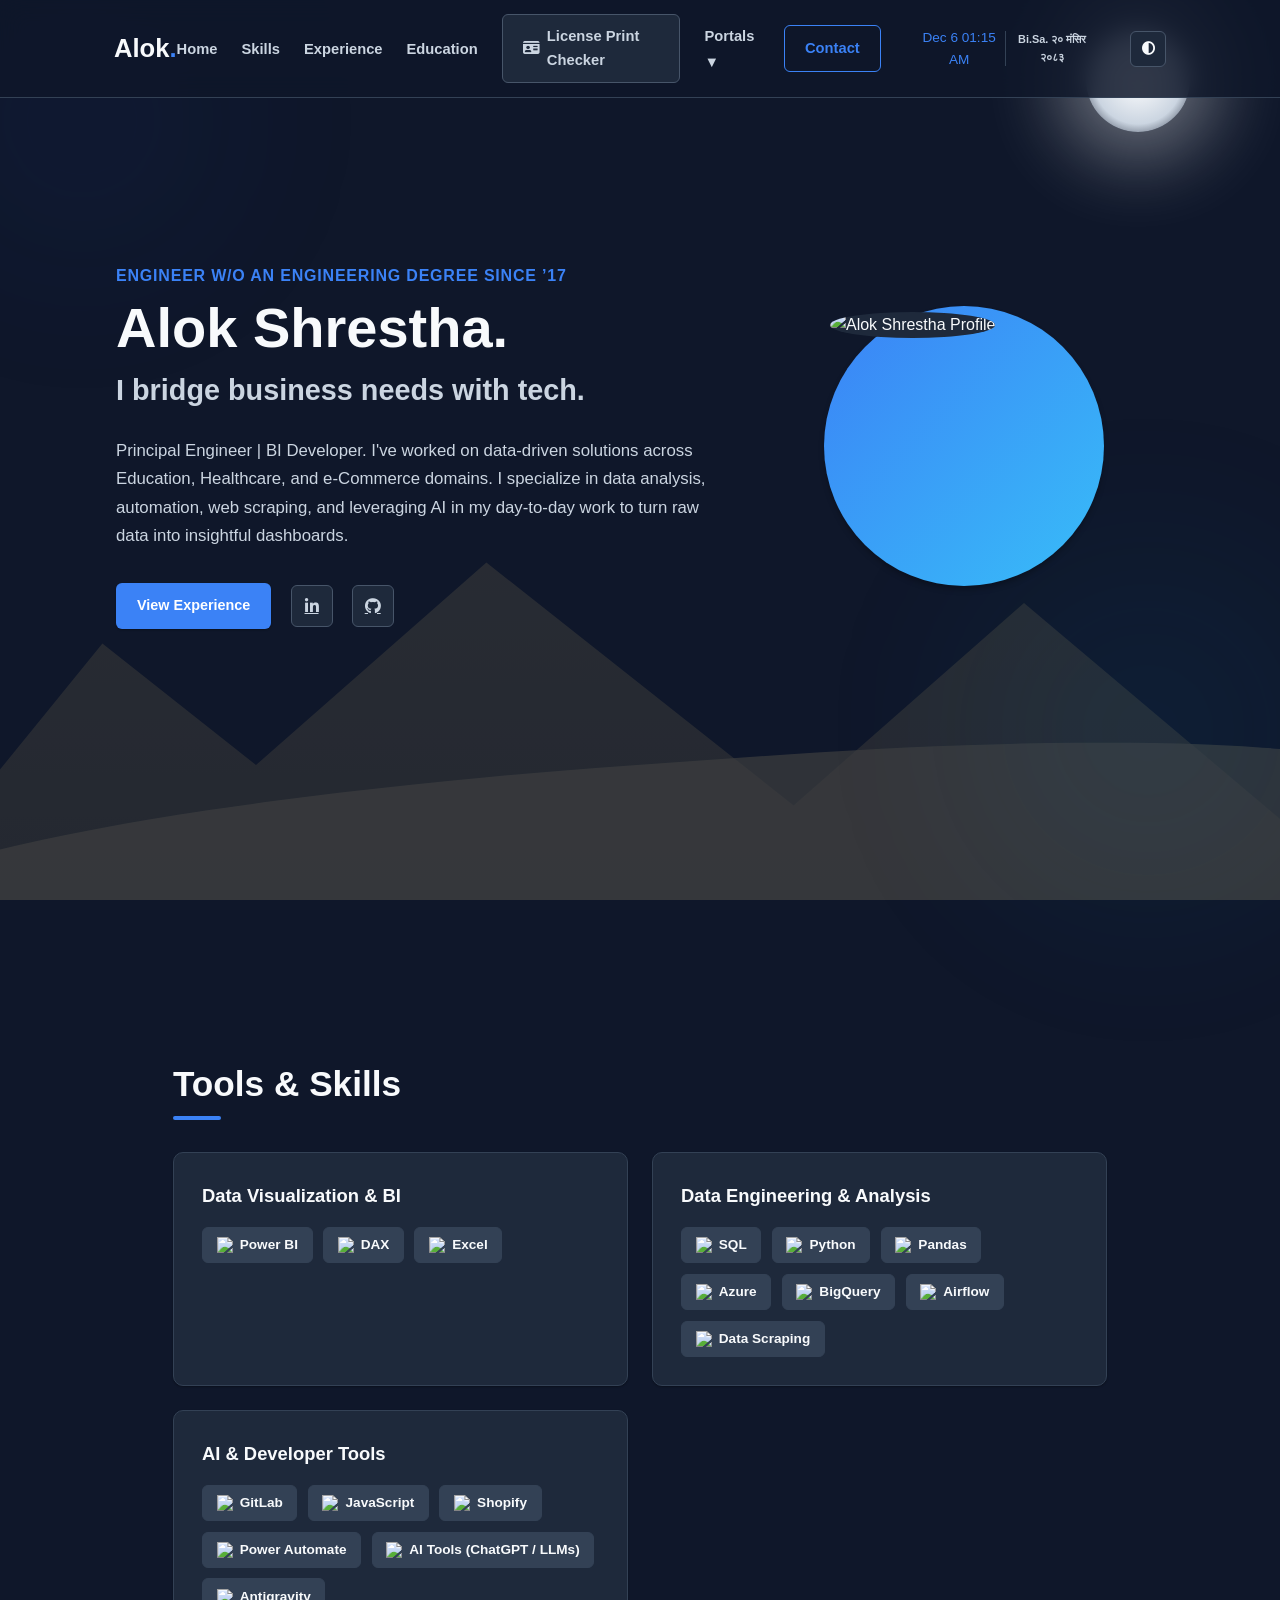
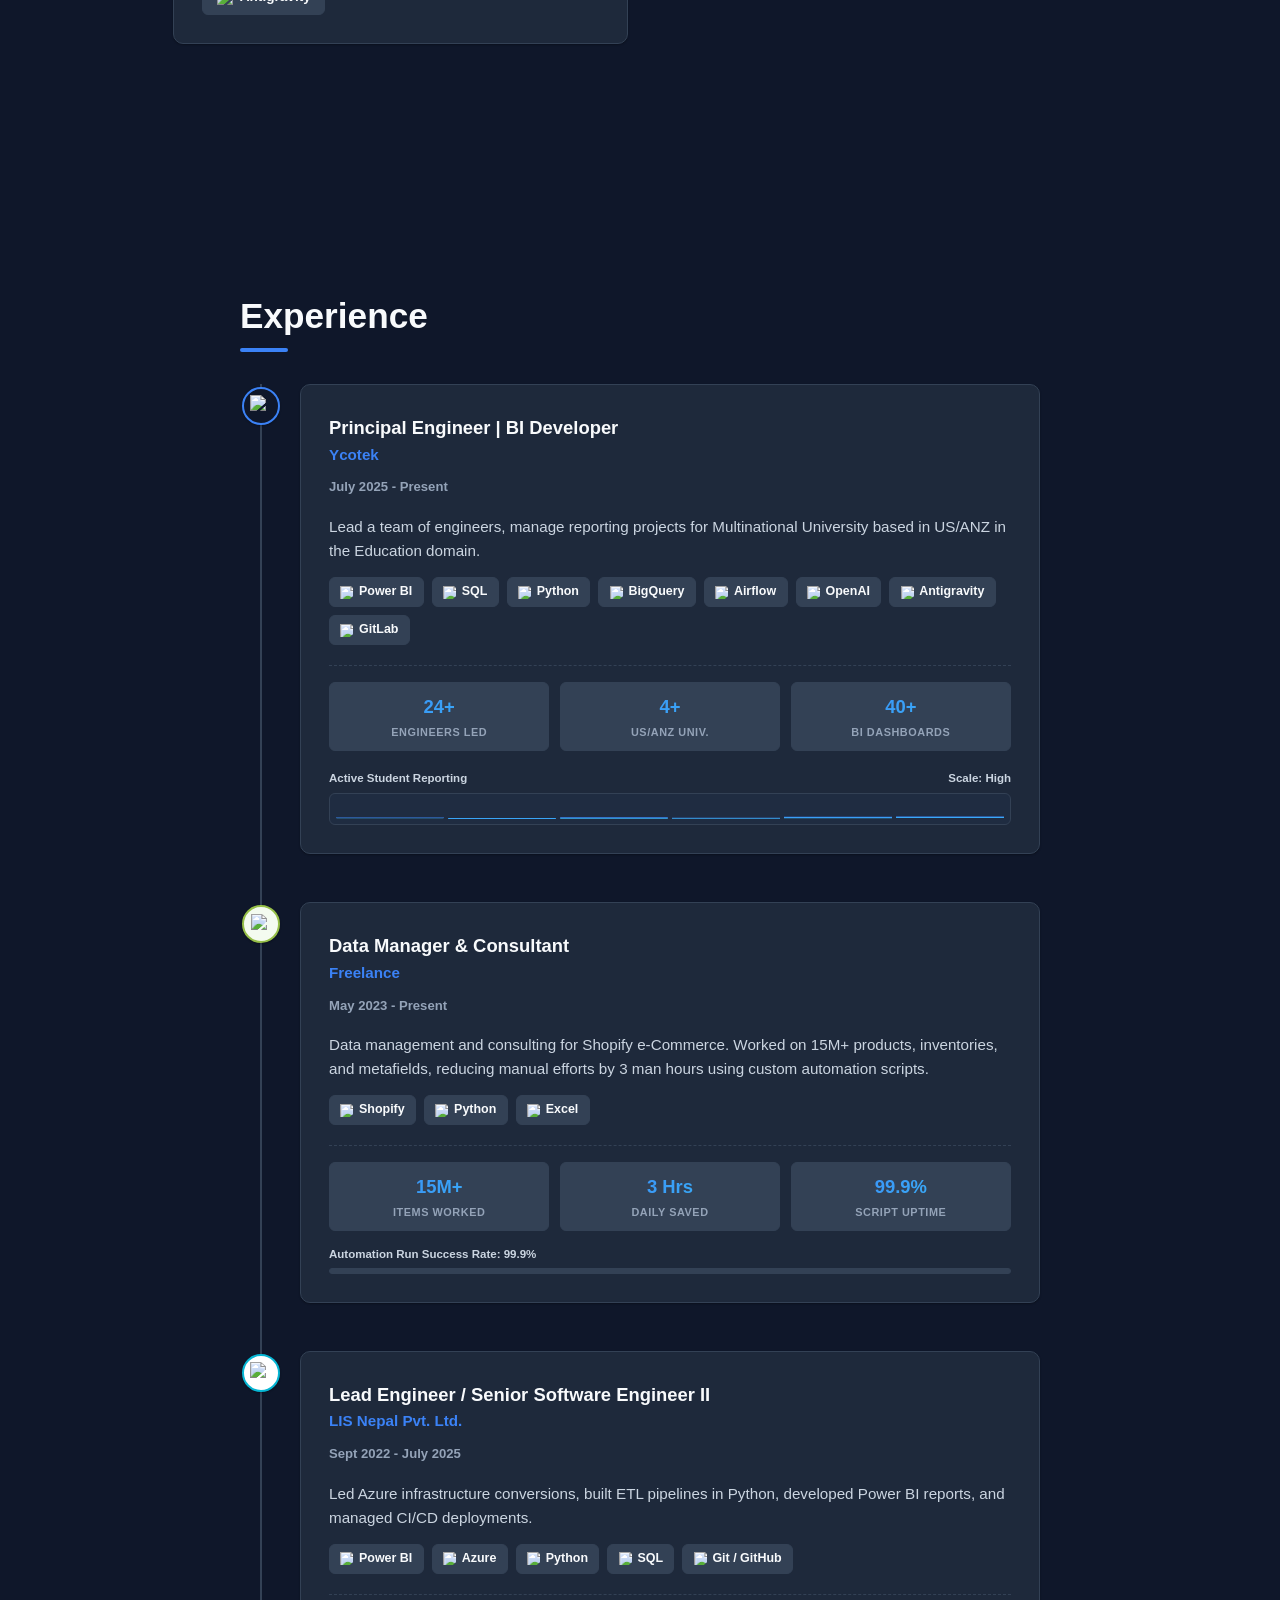
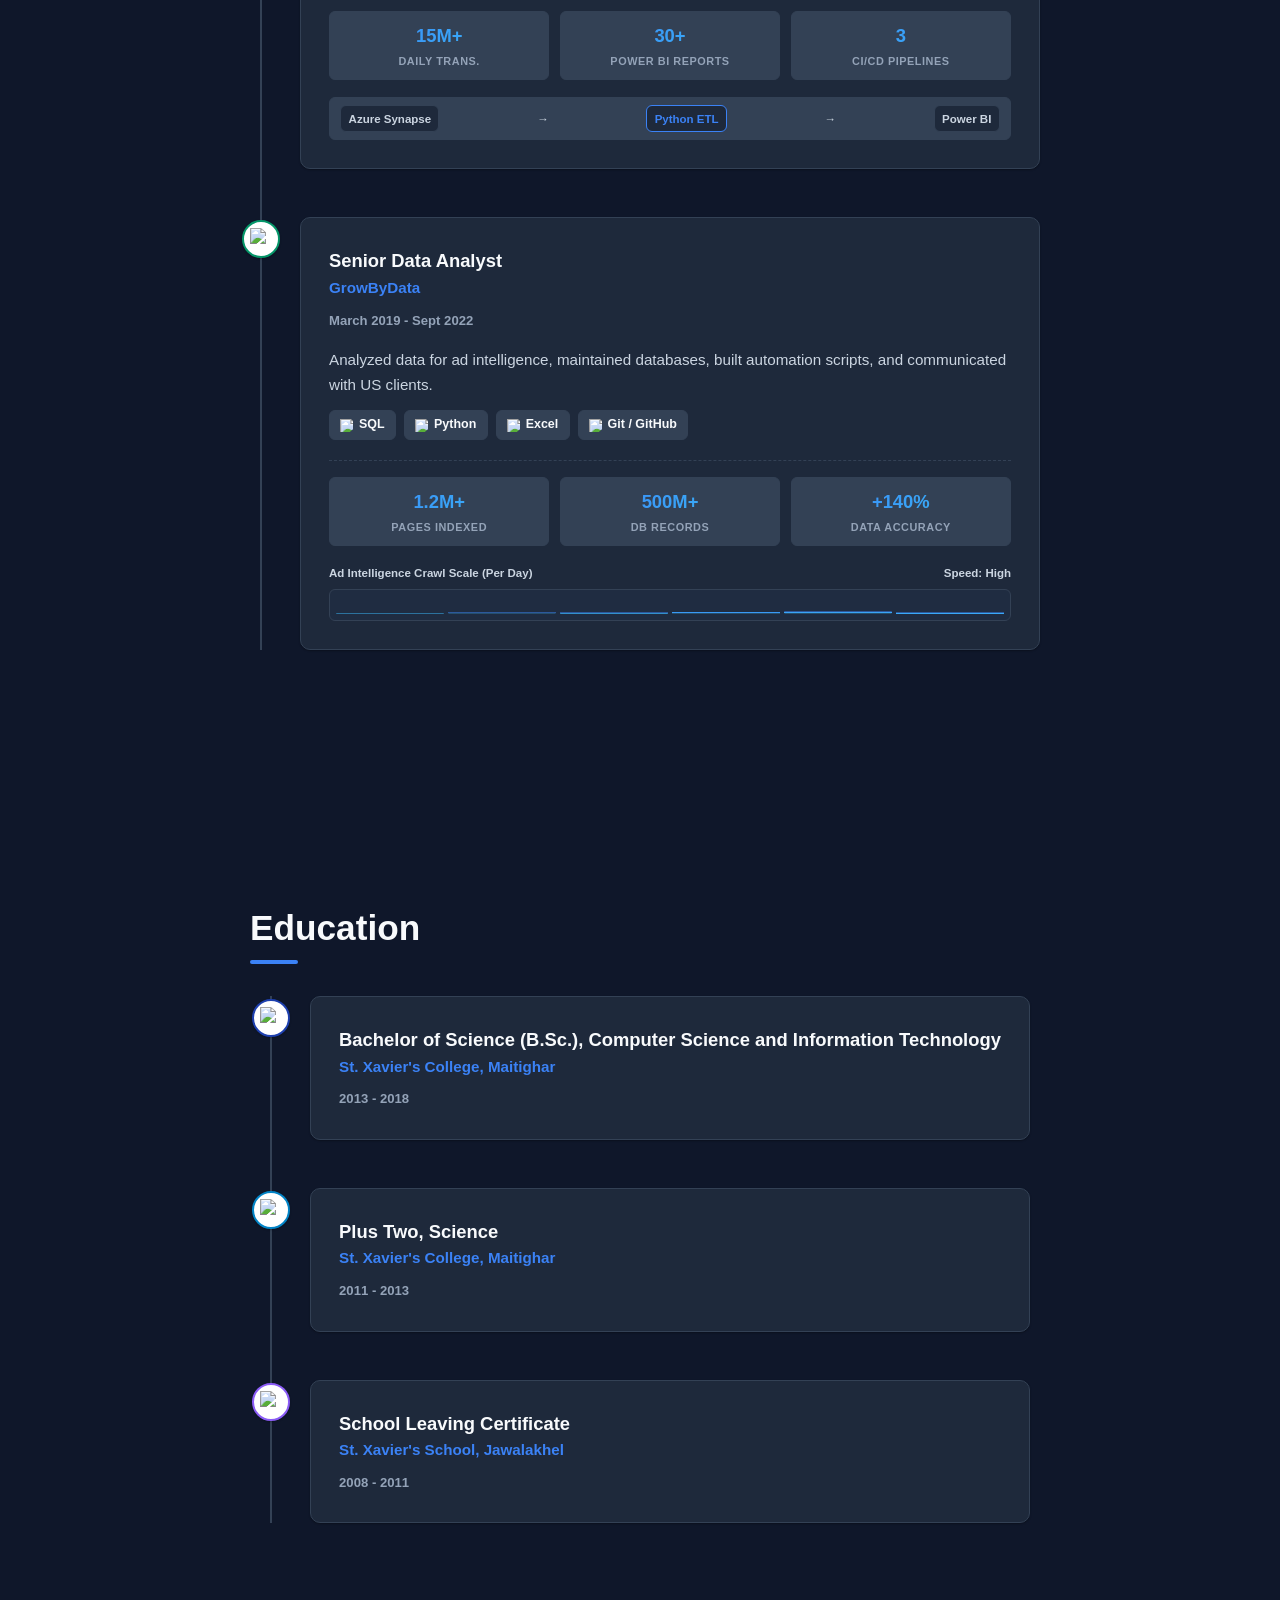
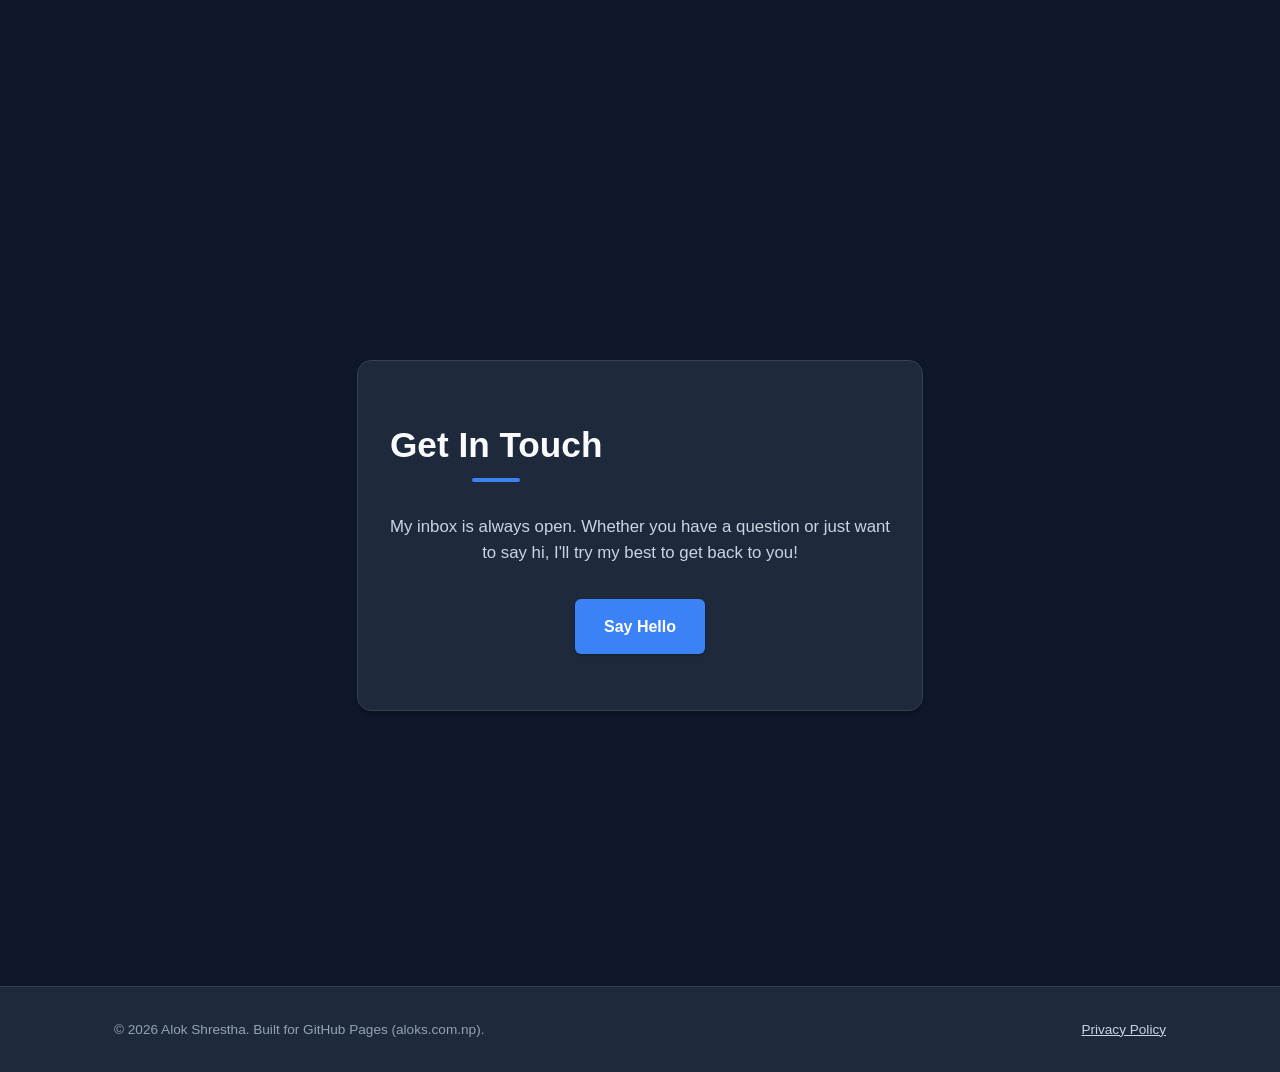
==== commit f1fd8ce4: "Enhance portfolio with ThreeJS seasonal theme, dynamic bugs, and Nepali Calendar utility" ====
--- a/index.html
+++ b/index.html
@@ -19,6 +19,11 @@
     <link rel="canonical" href="https://aloks.com.np/">
     <link rel="alternate" type="text/plain" href="llms.txt" title="LLM Context Prompt">
     <link rel="sitemap" type="application/xml" href="sitemap.xml">
+
+    <!-- PWA & Mobile Meta Tags -->
+    <link rel="manifest" href="/manifest.json">
+    <meta name="theme-color" content="#1e40af">
+    <link rel="apple-touch-icon" href="https://github.com/aalooksth.png">
 
     <!-- Open Graph / Social Meta Tags -->
     <meta property="og:type" content="website">
@@ -112,6 +117,7 @@
                 <li class="dropdown">
                     <a href="#" class="dropdown-toggle">Portals ▼</a>
                     <ul class="dropdown-menu">
+                        <li><a href="utils/" aria-label="Utilities">Utilities</a></li>
                         <li><a href="https://blog.aloks.com.np" target="_blank" aria-label="Blog Subdomain">Blog</a>
                         </li>
                         <li><a href="https://api.aloks.com.np" target="_blank" aria-label="API Subdomain">API Tester</a>
@@ -121,6 +127,9 @@
                     </ul>
                 </li>
                 <li><a href="#contact" class="btn btn-outline">Contact</a></li>
+                <li id="siteClock"
+                    style="font-size: 0.85rem; font-weight: 600; color: var(--primary); text-align: center; margin: 0 1rem; display: flex; flex-direction: column; justify-content: center;">
+                </li>
 
                 <!-- Manual Theme Switcher Button -->
                 <li>
@@ -551,8 +560,11 @@
         </div>
     </footer>
 
+    <!-- Core Site Scripts -->
+    <script src="js/nepali-date-converter.umd.js"></script>
     <script src="js/script.js"></script>
     <script type="module" src="js/three-journey.js"></script>
+    <script src="js/bugs.js"></script>
 </body>
 
 </html>
--- a/css/styles.css
+++ b/css/styles.css
@@ -936,3 +936,321 @@
         font-size: 1.8rem;
     }
 }
+
+/* ==========================================================================
+   Seasonal Theme Elements (Auto Mode Only)
+   ========================================================================== */
+#seasonal-top, #seasonal-bottom {
+    position: fixed;
+    left: 0;
+    width: 100%;
+    z-index: -1;
+    pointer-events: none;
+    opacity: 1;
+    transition: opacity 1s ease-in-out;
+}
+
+/* TOP ELEMENTS (Sun, Moon, Sky) */
+#seasonal-top {
+    top: 0;
+    height: 100vh;
+}
+
+#seasonal-top::after {
+    content: '';
+    position: absolute;
+    top: 40px;
+    right: 8%;
+    width: 80px;
+    height: 80px;
+    border-radius: 50%;
+    transition: all 1s ease-in-out;
+}
+
+/* Day/Night Sun & Moon */
+body.time-day #seasonal-top::after {
+    background: radial-gradient(circle, #fde047 0%, #eab308 60%, transparent 100%);
+    box-shadow: 0 0 60px 30px rgba(234, 179, 8, 0.4);
+    transform: scale(1.5);
+}
+body.season-winter.time-day #seasonal-top::after {
+    background: radial-gradient(circle, #fef08a 0%, #fde047 60%, transparent 100%);
+    box-shadow: 0 0 40px 20px rgba(253, 224, 71, 0.3);
+    transform: scale(1.2);
+}
+body.time-night #seasonal-top::after {
+    background: radial-gradient(circle, #ffffff 0%, #cbd5e1 60%, transparent 100%);
+    box-shadow: 0 0 60px 20px rgba(255, 255, 255, 0.4);
+    transform: scale(1.3);
+}
+
+/* BOTTOM ELEMENTS (Ground, Hills, Snow, Leaves) */
+#seasonal-bottom {
+    bottom: 0;
+    height: 30vh;
+    overflow: hidden;
+}
+
+/* Spring & Summer Grass */
+body.season-spring #seasonal-bottom::before,
+body.season-summer #seasonal-bottom::before {
+    content: '';
+    position: absolute;
+    bottom: -5vh;
+    left: -10%;
+    width: 120%;
+    height: 20vh;
+    background: radial-gradient(ellipse at center top, #10b981 0%, #059669 100%);
+    border-radius: 50% 50% 0 0;
+    opacity: 0.4; 
+    filter: blur(2px);
+}
+
+/* Winter Snow Mounds */
+body.season-winter #seasonal-bottom::before {
+    content: '';
+    position: absolute;
+    bottom: -5vh;
+    left: -10%;
+    width: 120%;
+    height: 20vh;
+    background: #e2e8f0;
+    border-radius: 50% 50% 0 0;
+    opacity: 0.5;
+}
+
+/* Fall Leaves/Ground */
+body.season-fall #seasonal-bottom::before {
+    content: '';
+    position: absolute;
+    bottom: -5vh;
+    left: -10%;
+    width: 120%;
+    height: 20vh;
+    background: radial-gradient(ellipse at center top, #f59e0b 0%, #d97706 100%);
+    border-radius: 50% 50% 0 0;
+    opacity: 0.4;
+}
+
+/* Fall Leaf Particles */
+body.season-fall #seasonal-top::before {
+    content: '';
+    position: absolute;
+    top: -20px;
+    left: 10%;
+    width: 15px;
+    height: 15px;
+    background: #fbbf24;
+    border-radius: 50% 0 50% 0;
+    box-shadow: 
+        15vw 5vh 0 0 #f59e0b,
+        35vw 15vh 0 0 #fcd34d,
+        55vw 10vh 0 0 #d97706,
+        75vw 20vh 0 0 #f59e0b,
+        90vw 5vh 0 0 #fcd34d,
+        25vw -10vh 0 0 #f59e0b,
+        45vw -5vh 0 0 #d97706,
+        85vw -15vh 0 0 #fbbf24;
+    animation: fall-leaves 15s linear infinite;
+    opacity: 0.6;
+}
+
+@keyframes fall-leaves {
+    0% { transform: translateY(-10vh) rotate(0deg); }
+    100% { transform: translateY(110vh) rotate(360deg); }
+}
+
+/* Background Hills */
+#seasonal-bottom::after {
+    content: '';
+    position: absolute;
+    bottom: -5vh;
+    left: -10%;
+    width: 120%;
+    height: 25vh;
+    border-radius: 50% 50% 0 0;
+    opacity: 0;
+    transition: opacity 1s ease-in-out;
+    z-index: -1;
+}
+
+/* Green hills for Spring/Summer */
+body.season-spring #seasonal-bottom::after,
+body.season-summer #seasonal-bottom::after {
+    background: radial-gradient(ellipse at center top, #059669 0%, #047857 100%);
+    opacity: 0.3;
+    filter: blur(1px);
+    transform: rotate(3deg) translateY(-3vh);
+}
+
+/* Snowy mountains for Winter */
+body.season-winter #seasonal-bottom::after {
+    background: linear-gradient(to bottom, #f1f5f9 0%, #cbd5e1 100%);
+    opacity: 0.4;
+    transform: rotate(-2deg) translateY(-2vh);
+    clip-path: polygon(0% 100%, 15% 40%, 30% 80%, 50% 20%, 70% 70%, 85% 30%, 100% 100%);
+    border-radius: 0;
+}
+
+/* ==========================================================================
+   Seasonal Theme Elements (Auto Mode Only)
+   ========================================================================== */
+#seasonal-top, #seasonal-bottom {
+    position: fixed;
+    left: 0;
+    width: 100%;
+    z-index: -1;
+    pointer-events: none;
+    opacity: 0;
+    transition: opacity 1s ease-in-out;
+}
+
+body.theme-auto #seasonal-top,
+body.theme-auto #seasonal-bottom {
+    opacity: 1;
+}
+
+/* TOP ELEMENTS (Sun, Moon, Sky) */
+#seasonal-top {
+    top: 0;
+    height: 100vh;
+}
+
+#seasonal-top::after {
+    content: '';
+    position: absolute;
+    top: 40px;
+    right: 8%;
+    width: 80px;
+    height: 80px;
+    border-radius: 50%;
+    transition: all 1s ease-in-out;
+}
+
+/* Day/Night Sun & Moon */
+body.time-day #seasonal-top::after {
+    background: radial-gradient(circle, #fde047 0%, #eab308 60%, transparent 100%);
+    box-shadow: 0 0 60px 30px rgba(234, 179, 8, 0.4);
+    transform: scale(1.5);
+}
+body.season-winter.time-day #seasonal-top::after {
+    background: radial-gradient(circle, #fef08a 0%, #fde047 60%, transparent 100%);
+    box-shadow: 0 0 40px 20px rgba(253, 224, 71, 0.3);
+    transform: scale(1.2);
+}
+body.time-night #seasonal-top::after {
+    background: radial-gradient(circle, #ffffff 0%, #cbd5e1 60%, transparent 100%);
+    box-shadow: 0 0 60px 20px rgba(255, 255, 255, 0.4);
+    transform: scale(1.3);
+}
+
+/* BOTTOM ELEMENTS (Ground, Hills, Snow, Leaves) */
+#seasonal-bottom {
+    bottom: 0;
+    height: 40vh; /* Increased to allow taller hills */
+    overflow: hidden;
+}
+
+/* Foreground Hill (Right side sweeping left) */
+#seasonal-bottom::before {
+    content: '';
+    position: absolute;
+    bottom: -10vh;
+    left: 10%;
+    width: 130%;
+    height: 35vh;
+    border-radius: 50% 50% 0 0;
+    opacity: 0;
+    transition: opacity 1s ease-in-out;
+    z-index: -1;
+    transform: rotate(-4deg);
+}
+
+/* Background Hill (Left side sweeping right) */
+#seasonal-bottom::after {
+    content: '';
+    position: absolute;
+    bottom: -5vh;
+    left: -40%;
+    width: 140%;
+    height: 45vh;
+    border-radius: 50% 50% 0 0;
+    opacity: 0;
+    transition: opacity 1s ease-in-out;
+    z-index: -2;
+    transform: rotate(6deg);
+}
+
+/* --- SPRING/SUMMER (Microsoft Bliss style) --- */
+body.season-spring #seasonal-bottom::before,
+body.season-summer #seasonal-bottom::before {
+    background: radial-gradient(ellipse at center top, #4ade80 0%, #16a34a 100%);
+    opacity: 0.6; 
+    filter: blur(1px);
+}
+body.season-spring #seasonal-bottom::after,
+body.season-summer #seasonal-bottom::after {
+    background: radial-gradient(ellipse at center top, #22c55e 0%, #15803d 100%);
+    opacity: 0.5;
+    filter: blur(2px);
+}
+
+/* --- WINTER (Snowy Mountains style) --- */
+body.season-winter #seasonal-bottom::before {
+    background: #f1f5f9;
+    opacity: 0.7;
+    border-radius: 50% 40% 0 0;
+}
+body.season-winter #seasonal-bottom::after {
+    background: linear-gradient(to bottom, #e2e8f0 0%, #cbd5e1 100%);
+    opacity: 0.6;
+    /* Jagged peaks for winter instead of smooth rolling hills */
+    clip-path: polygon(0% 100%, 15% 30%, 25% 60%, 40% 10%, 60% 70%, 75% 20%, 100% 100%);
+    border-radius: 0;
+    transform: rotate(0deg) translateY(-2vh);
+    left: -10%;
+    width: 120%;
+}
+
+/* --- FALL (Autumn mounds) --- */
+body.season-fall #seasonal-bottom::before {
+    background: radial-gradient(ellipse at center top, #f59e0b 0%, #b45309 100%);
+    opacity: 0.5;
+}
+body.season-fall #seasonal-bottom::after {
+    background: radial-gradient(ellipse at center top, #d97706 0%, #92400e 100%);
+    opacity: 0.4;
+}
+
+/* Fall Leaf Particles */
+body.season-fall #seasonal-top::before {
+    content: '';
+    position: absolute;
+    top: -20px;
+    left: 10%;
+    width: 15px;
+    height: 15px;
+    background: #fbbf24;
+    border-radius: 50% 0 50% 0;
+    box-shadow: 
+        15vw 5vh 0 0 #f59e0b,
+        35vw 15vh 0 0 #fcd34d,
+        55vw 10vh 0 0 #d97706,
+        75vw 20vh 0 0 #f59e0b,
+        90vw 5vh 0 0 #fcd34d,
+        25vw -10vh 0 0 #f59e0b,
+        45vw -5vh 0 0 #d97706,
+        85vw -15vh 0 0 #fbbf24;
+    animation: fall-leaves 15s linear infinite;
+    opacity: 0.6;
+}
+
+@keyframes fall-leaves {
+    0% { transform: translateY(-10vh) rotate(0deg); }
+    100% { transform: translateY(110vh) rotate(360deg); }
+}
+
+/* Darken all landscape elements at night */
+body.time-night #seasonal-bottom {
+    filter: brightness(0.3) saturate(0.5) contrast(1.2);
+}
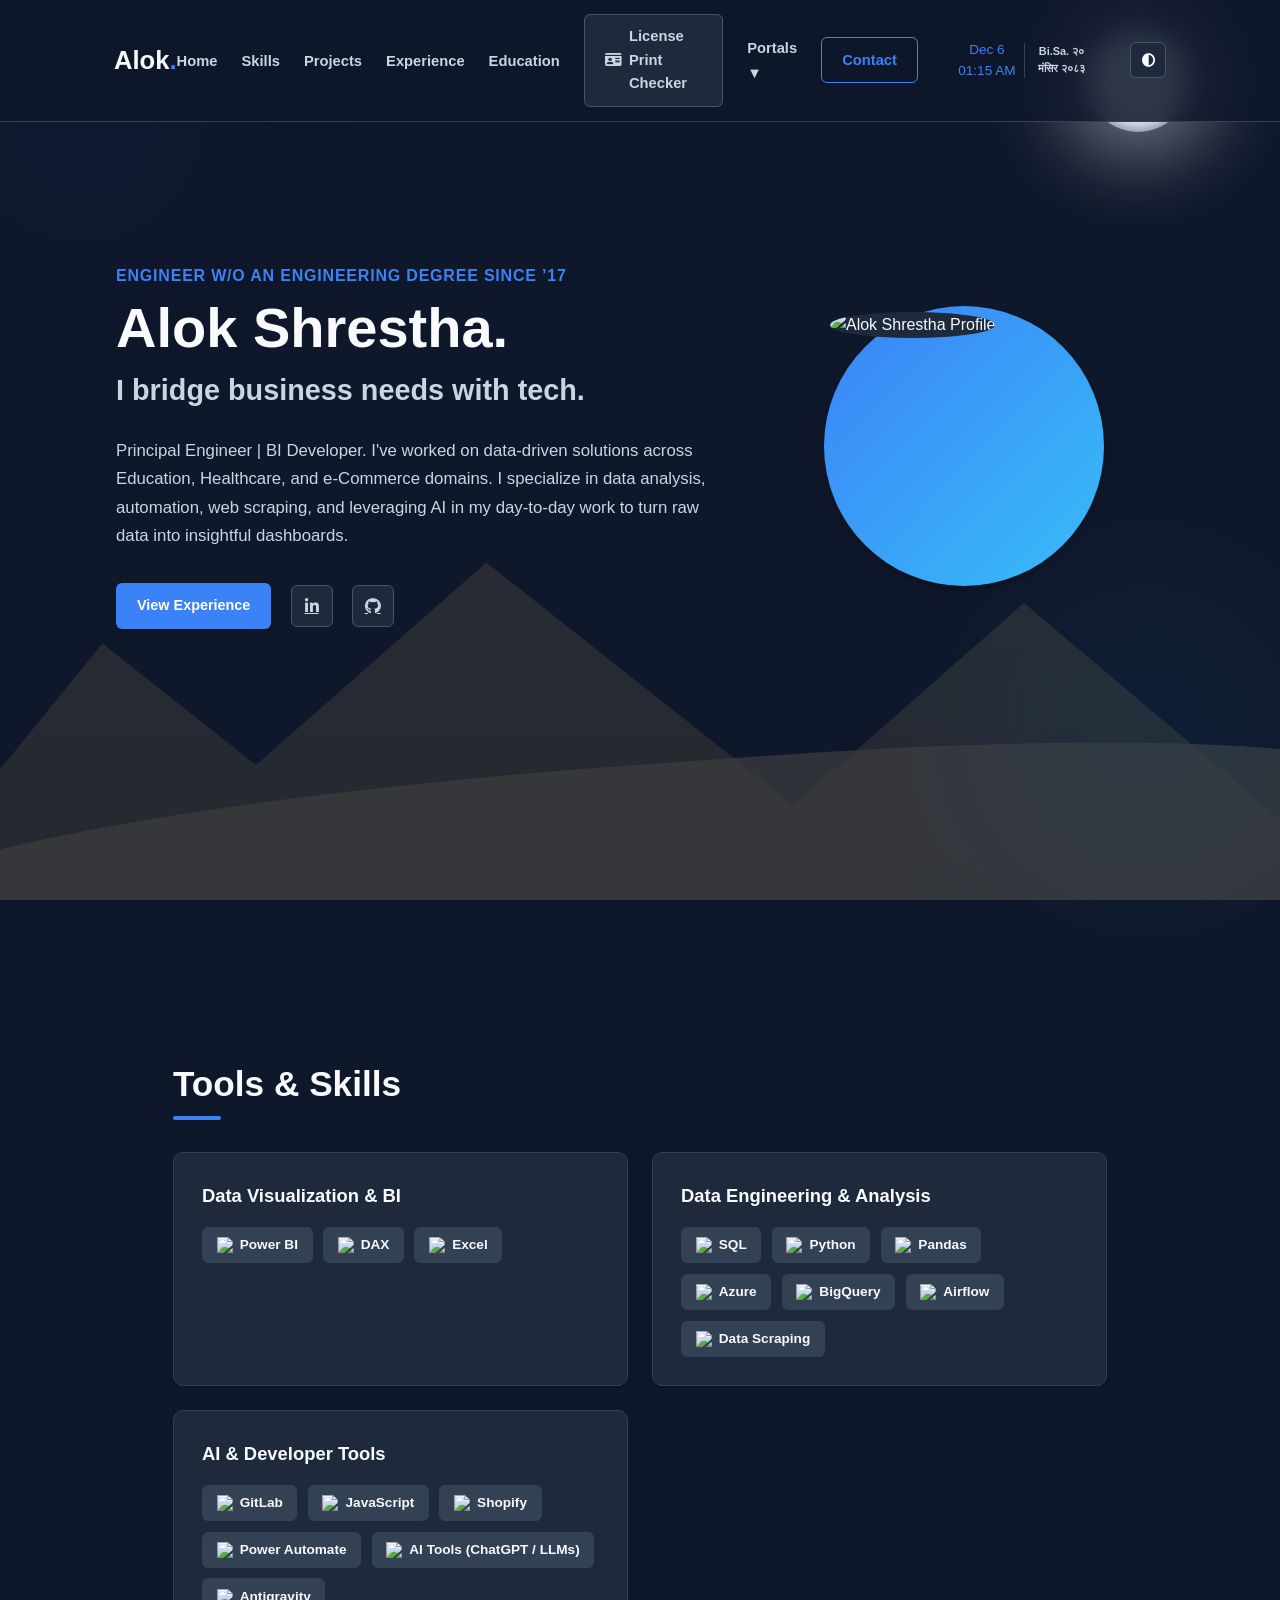
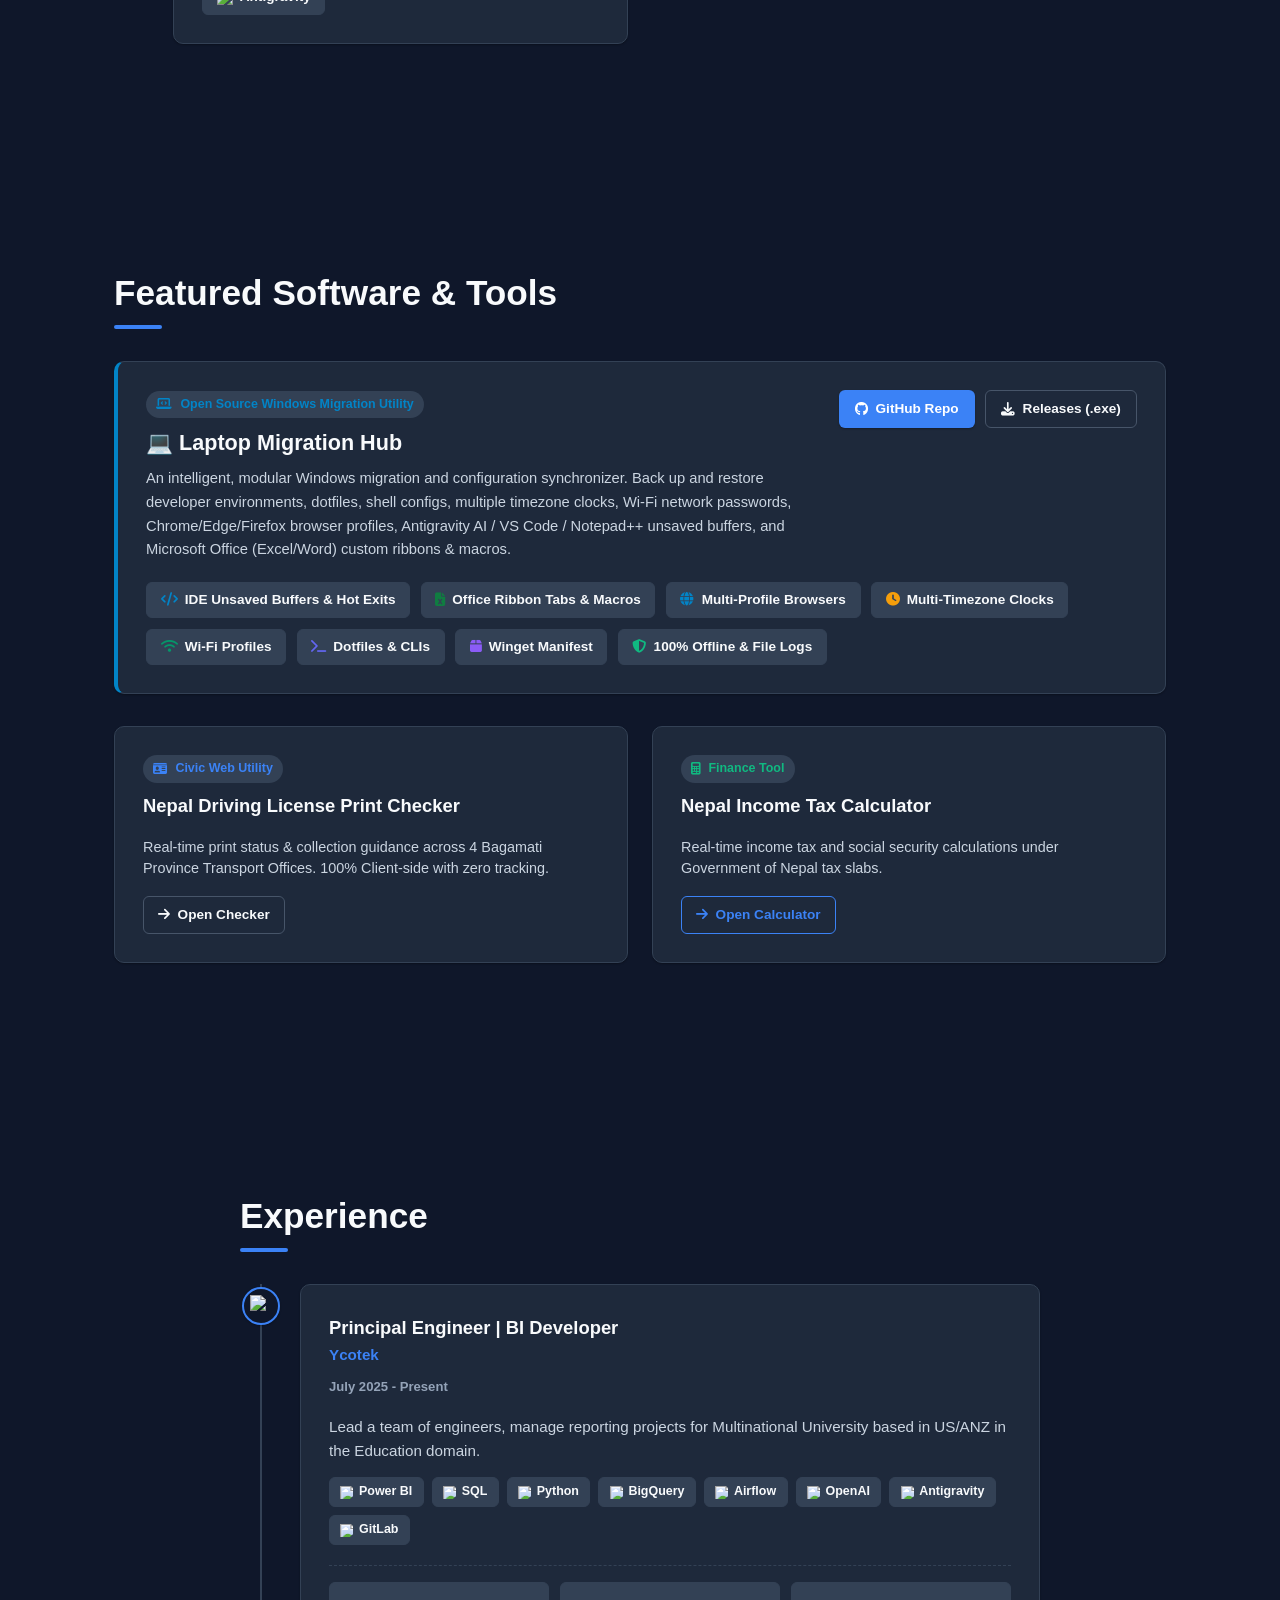
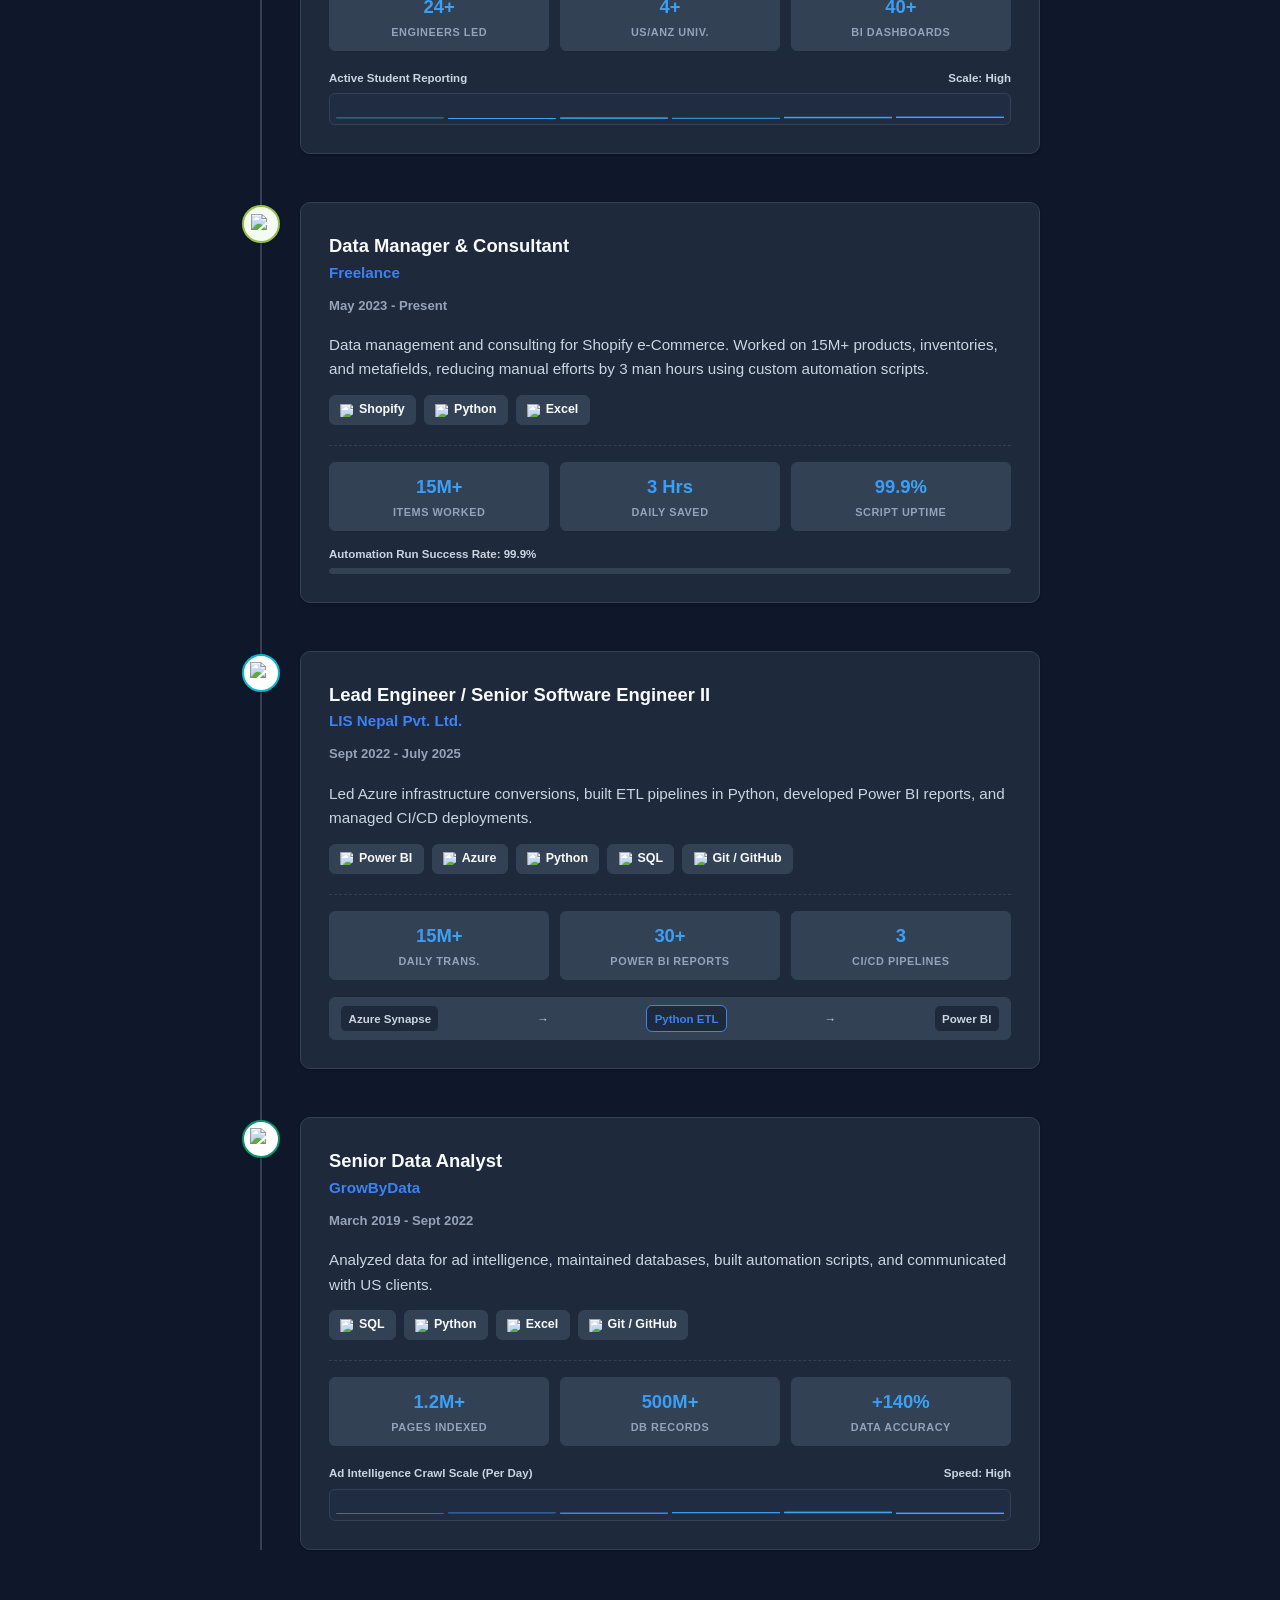
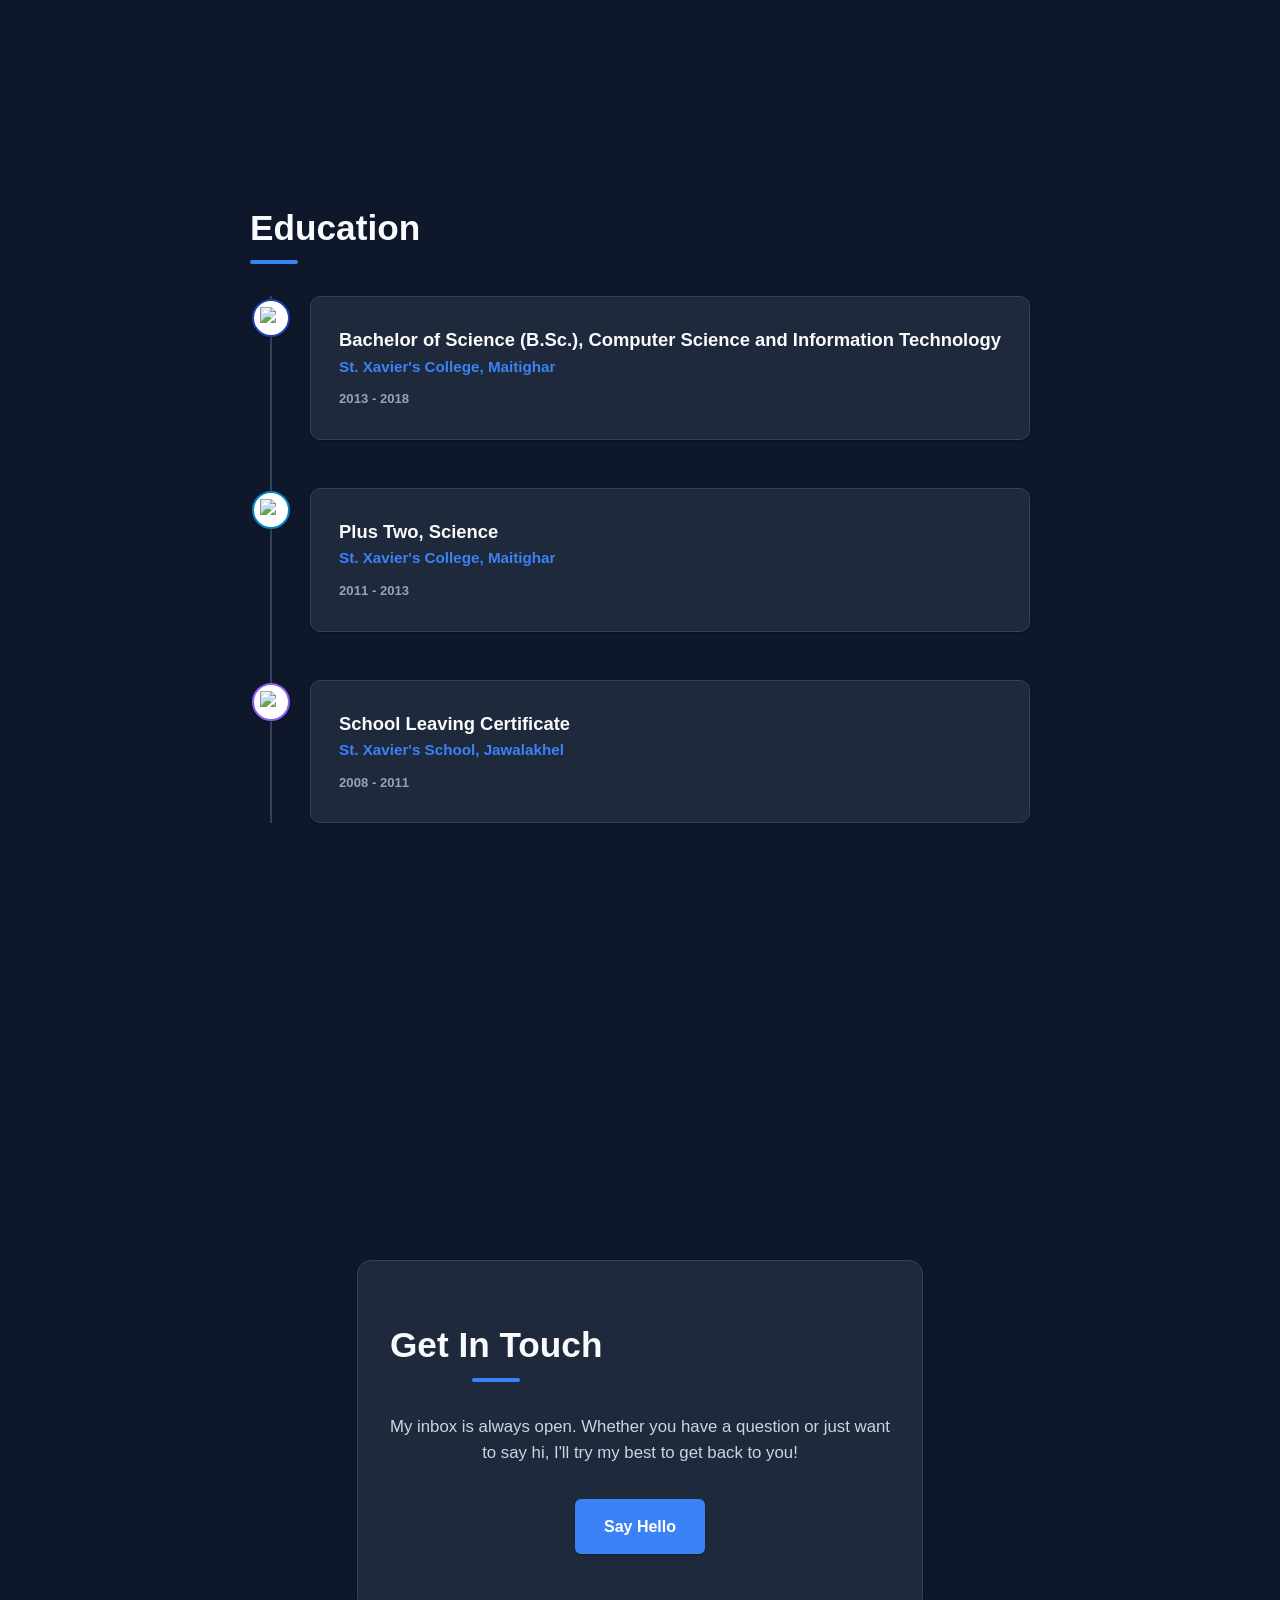
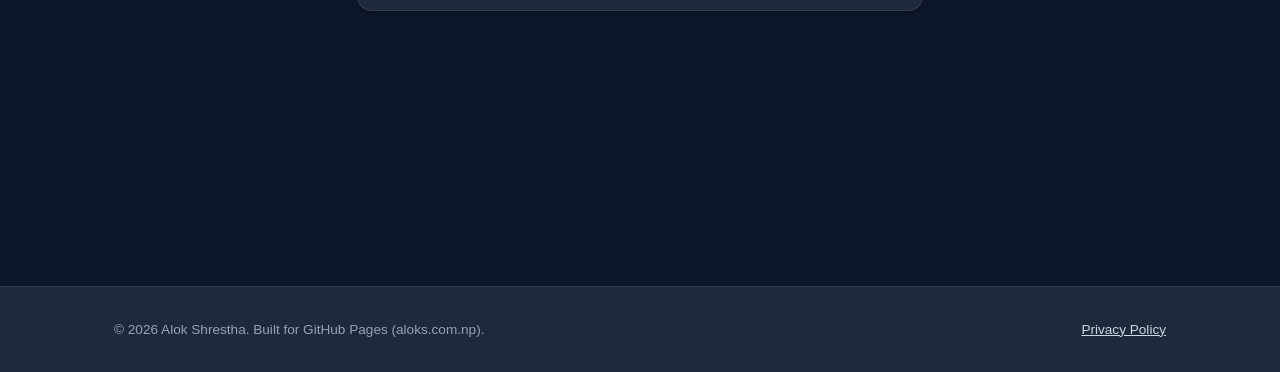
==== commit 9477cce2: "feat: add Laptop Migration Hub showcase section, utilities link, and AI metadata" ====
--- a/index.html
+++ b/index.html
@@ -108,6 +108,7 @@
             <ul class="nav-links">
                 <li><a href="#home">Home</a></li>
                 <li><a href="#skills">Skills</a></li>
+                <li><a href="#projects">Projects</a></li>
                 <li><a href="#experience">Experience</a></li>
                 <li><a href="#education">Education</a></li>
                 <li> <a href="license-print-check" class="btn btn-secondary" aria-label="License Print Check"><i
@@ -118,12 +119,10 @@
                     <a href="#" class="dropdown-toggle">Portals ▼</a>
                     <ul class="dropdown-menu">
                         <li><a href="utils/" aria-label="Utilities">Utilities</a></li>
-                        <li><a href="https://blog.aloks.com.np" target="_blank" aria-label="Blog Subdomain">Blog</a>
-                        </li>
-                        <li><a href="https://api.aloks.com.np" target="_blank" aria-label="API Subdomain">API Tester</a>
-                        </li>
-                        <li><a href="https://connect.aloks.com.np" target="_blank"
-                                aria-label="Connect Subdomain">Connect</a></li>
+                        <li><a href="https://github.com/aalooksth/laptop-migrator" target="_blank" aria-label="Laptop Migrator">Laptop Migrator</a></li>
+                        <li><a href="https://blog.aloks.com.np" target="_blank" aria-label="Blog Subdomain">Blog</a></li>
+                        <li><a href="https://api.aloks.com.np" target="_blank" aria-label="API Subdomain">API Tester</a></li>
+                        <li><a href="https://connect.aloks.com.np" target="_blank" aria-label="Connect Subdomain">Connect</a></li>
                     </ul>
                 </li>
                 <li><a href="#contact" class="btn btn-outline">Contact</a></li>
@@ -245,6 +244,70 @@
             </div>
         </section>
 
+        <!-- Featured Software & Open Source Projects Section -->
+        <section id="projects" class="skills" style="padding-top: 1rem;">
+            <div class="container">
+                <h2 class="section-title">Featured Software & Tools</h2>
+                
+                <!-- Project 1: Laptop Migration Hub -->
+                <div class="skill-category" style="margin-bottom: 2rem; border-left: 4px solid #0284c7; background: var(--card-bg);">
+                    <div style="display: flex; justify-content: space-between; align-items: flex-start; flex-wrap: wrap; gap: 1rem;">
+                        <div style="flex: 1; min-width: 280px;">
+                            <div style="display: inline-flex; align-items: center; gap: 0.5rem; background: var(--bg-subtle); padding: 0.25rem 0.65rem; border-radius: 9999px; font-size: 0.78rem; font-weight: 700; color: #0284c7; margin-bottom: 0.5rem;">
+                                <i class="fa-solid fa-laptop-code"></i> Open Source Windows Migration Utility
+                            </div>
+                            <h3 style="font-size: 1.35rem; font-weight: 800; color: var(--text-color); margin-bottom: 0.4rem;">💻 Laptop Migration Hub</h3>
+                            <p style="color: var(--text-muted); font-size: 0.92rem; line-height: 1.6; max-width: 780px;">
+                                An intelligent, modular Windows migration and configuration synchronizer. Back up and restore developer environments, dotfiles, shell configs, multiple timezone clocks, Wi-Fi network passwords, Chrome/Edge/Firefox browser profiles, Antigravity AI / VS Code / Notepad++ unsaved buffers, and Microsoft Office (Excel/Word) custom ribbons & macros.
+                            </p>
+                        </div>
+                        <div style="display: flex; gap: 0.65rem; flex-wrap: wrap; align-items: center;">
+                            <a href="https://github.com/aalooksth/laptop-migrator" target="_blank" class="btn btn-primary" style="padding: 0.45rem 0.95rem; font-size: 0.85rem;"><i class="fa-brands fa-github"></i> GitHub Repo</a>
+                            <a href="https://github.com/aalooksth/laptop-migrator/releases" target="_blank" class="btn btn-secondary" style="padding: 0.45rem 0.95rem; font-size: 0.85rem;"><i class="fa-solid fa-download"></i> Releases (.exe)</a>
+                        </div>
+                    </div>
+
+                    <!-- Capability Badges -->
+                    <div class="tech-stack" style="margin-top: 1.25rem;">
+                        <span class="skill-item"><i class="fa-solid fa-code" style="color: #0284c7;"></i> IDE Unsaved Buffers & Hot Exits</span>
+                        <span class="skill-item"><i class="fa-solid fa-file-excel" style="color: #107c41;"></i> Office Ribbon Tabs & Macros</span>
+                        <span class="skill-item"><i class="fa-solid fa-globe" style="color: #0284c7;"></i> Multi-Profile Browsers</span>
+                        <span class="skill-item"><i class="fa-solid fa-clock" style="color: #f59e0b;"></i> Multi-Timezone Clocks</span>
+                        <span class="skill-item"><i class="fa-solid fa-wifi" style="color: #059669;"></i> Wi-Fi Profiles</span>
+                        <span class="skill-item"><i class="fa-solid fa-terminal" style="color: #6366f1;"></i> Dotfiles & CLIs</span>
+                        <span class="skill-item"><i class="fa-solid fa-box" style="color: #8b5cf6;"></i> Winget Manifest</span>
+                        <span class="skill-item"><i class="fa-solid fa-shield-halved" style="color: #10b981;"></i> 100% Offline & File Logs</span>
+                    </div>
+                </div>
+
+                <div class="skills-container" style="margin-top: 1rem;">
+                    <!-- Project 2 -->
+                    <div class="skill-category">
+                        <div style="display: inline-flex; align-items: center; gap: 0.5rem; background: var(--bg-subtle); padding: 0.25rem 0.65rem; border-radius: 9999px; font-size: 0.78rem; font-weight: 700; color: var(--primary); margin-bottom: 0.5rem;">
+                            <i class="fa-solid fa-id-card"></i> Civic Web Utility
+                        </div>
+                        <h3>Nepal Driving License Print Checker</h3>
+                        <p style="color: var(--text-muted); font-size: 0.9rem; line-height: 1.5; margin-bottom: 1rem;">
+                            Real-time print status & collection guidance across 4 Bagamati Province Transport Offices. 100% Client-side with zero tracking.
+                        </p>
+                        <a href="license-print-check" class="btn btn-secondary" style="padding: 0.45rem 0.9rem; font-size: 0.85rem;"><i class="fa-solid fa-arrow-right"></i> Open Checker</a>
+                    </div>
+
+                    <!-- Project 3 -->
+                    <div class="skill-category">
+                        <div style="display: inline-flex; align-items: center; gap: 0.5rem; background: var(--bg-subtle); padding: 0.25rem 0.65rem; border-radius: 9999px; font-size: 0.78rem; font-weight: 700; color: #10b981; margin-bottom: 0.5rem;">
+                            <i class="fa-solid fa-calculator"></i> Finance Tool
+                        </div>
+                        <h3>Nepal Income Tax Calculator</h3>
+                        <p style="color: var(--text-muted); font-size: 0.9rem; line-height: 1.5; margin-bottom: 1rem;">
+                            Real-time income tax and social security calculations under Government of Nepal tax slabs.
+                        </p>
+                        <a href="nepal-tax-calculator/" class="btn btn-outline" style="padding: 0.45rem 0.9rem; font-size: 0.85rem;"><i class="fa-solid fa-arrow-right"></i> Open Calculator</a>
+                    </div>
+                </div>
+            </div>
+        </section>
+
         <!-- Experience Section -->
         <section id="experience" class="experience">
             <div class="container">
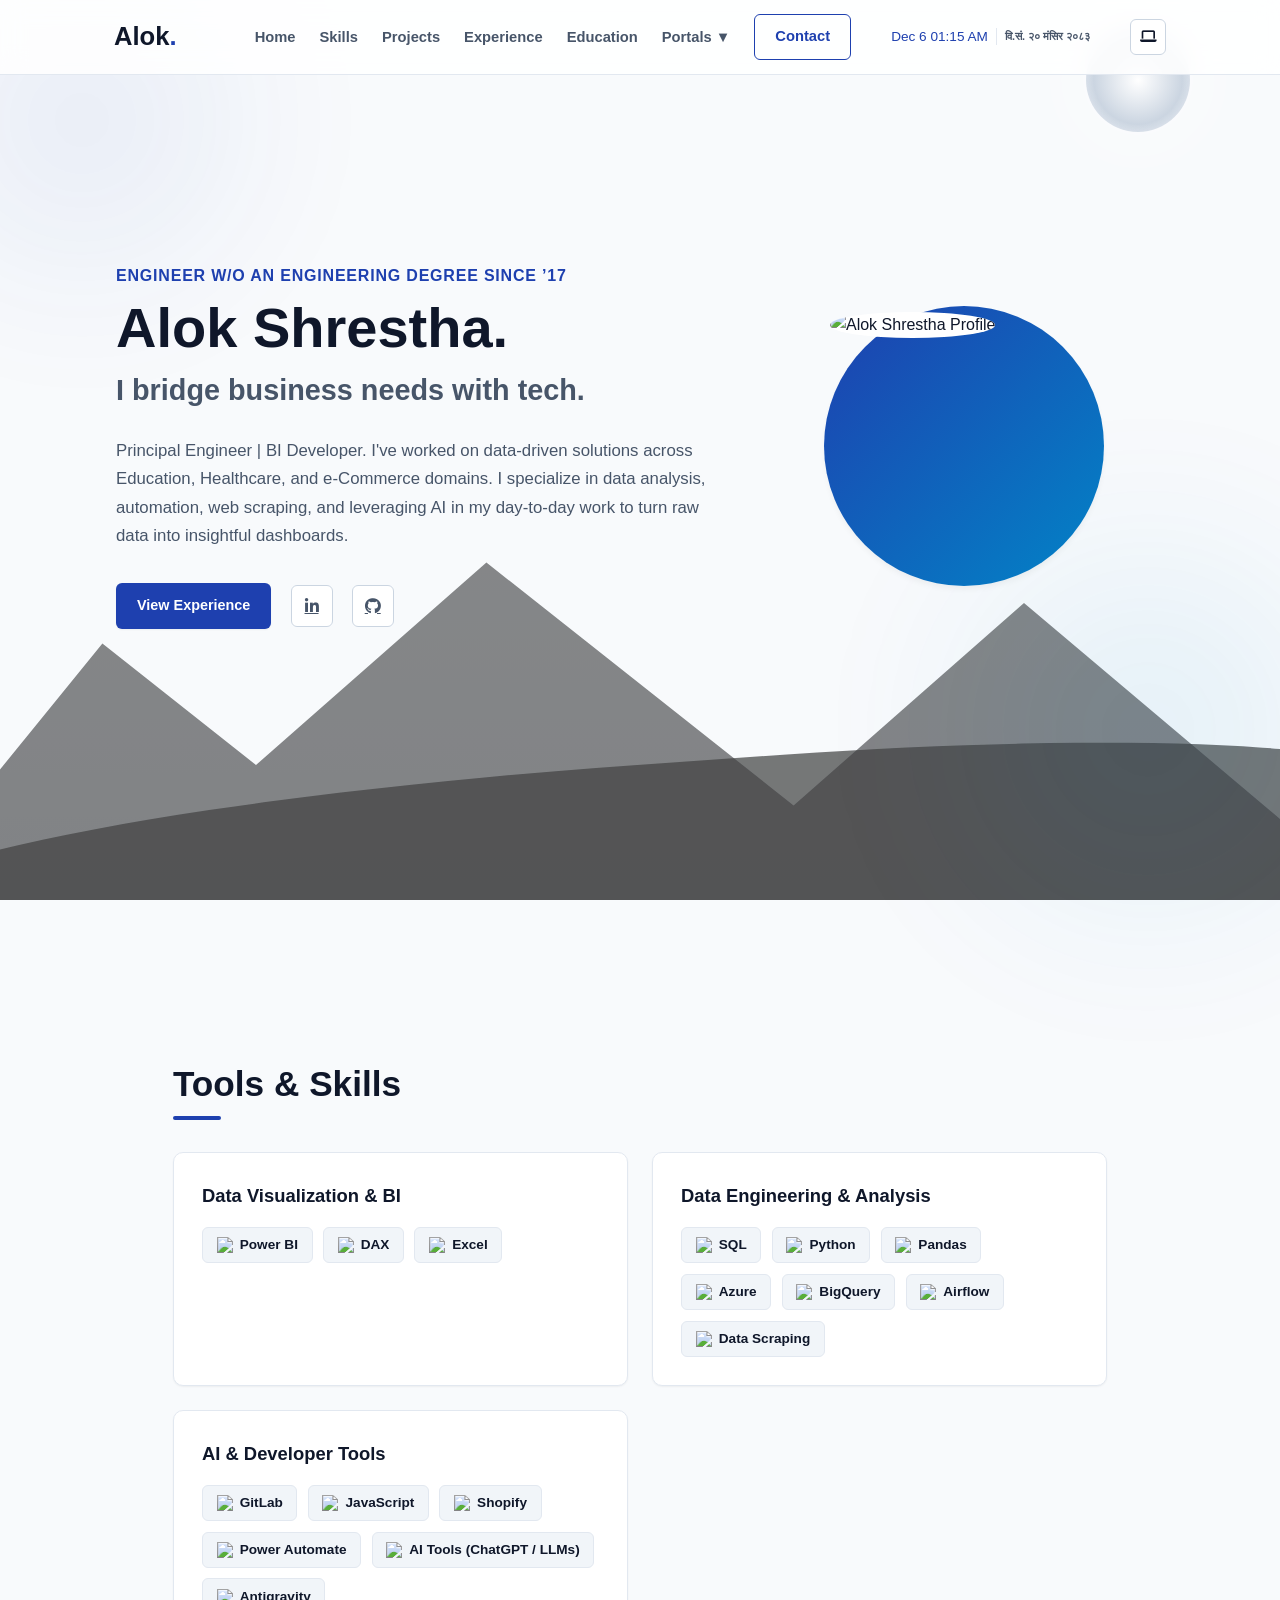
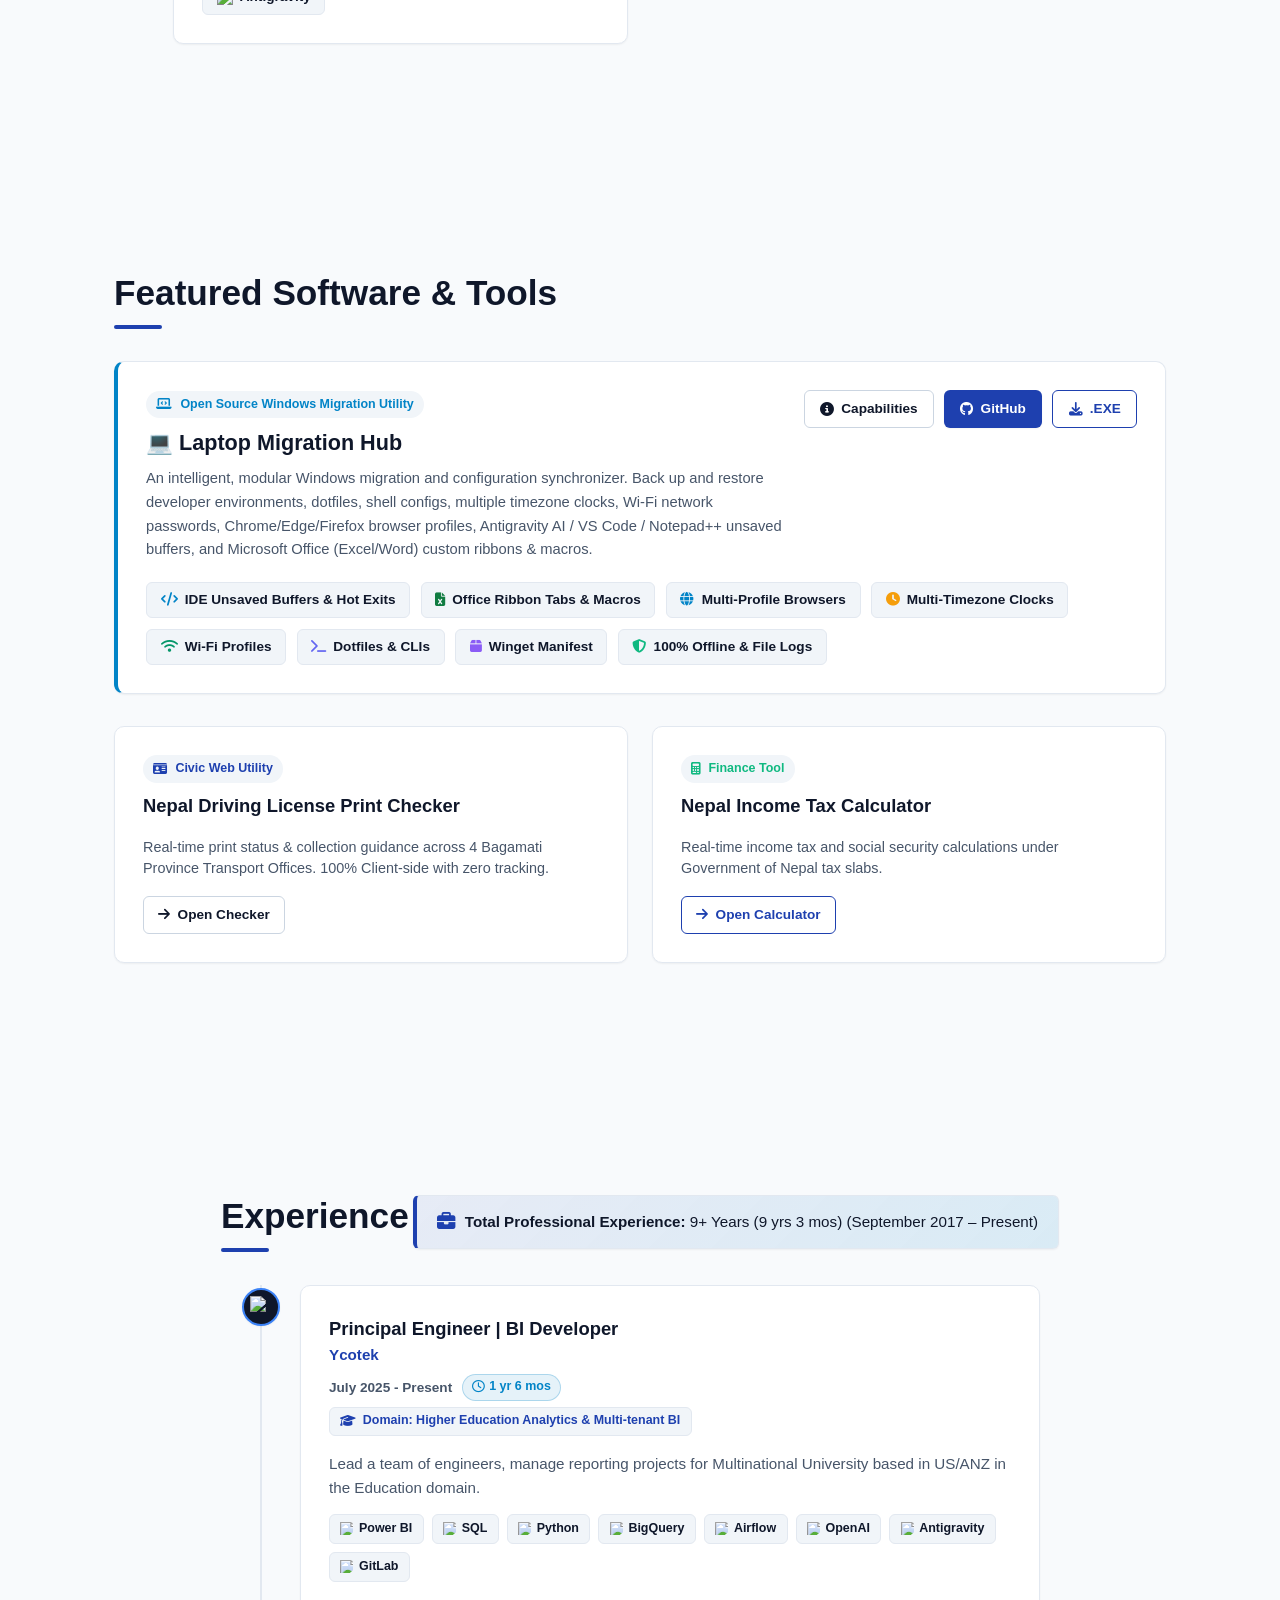
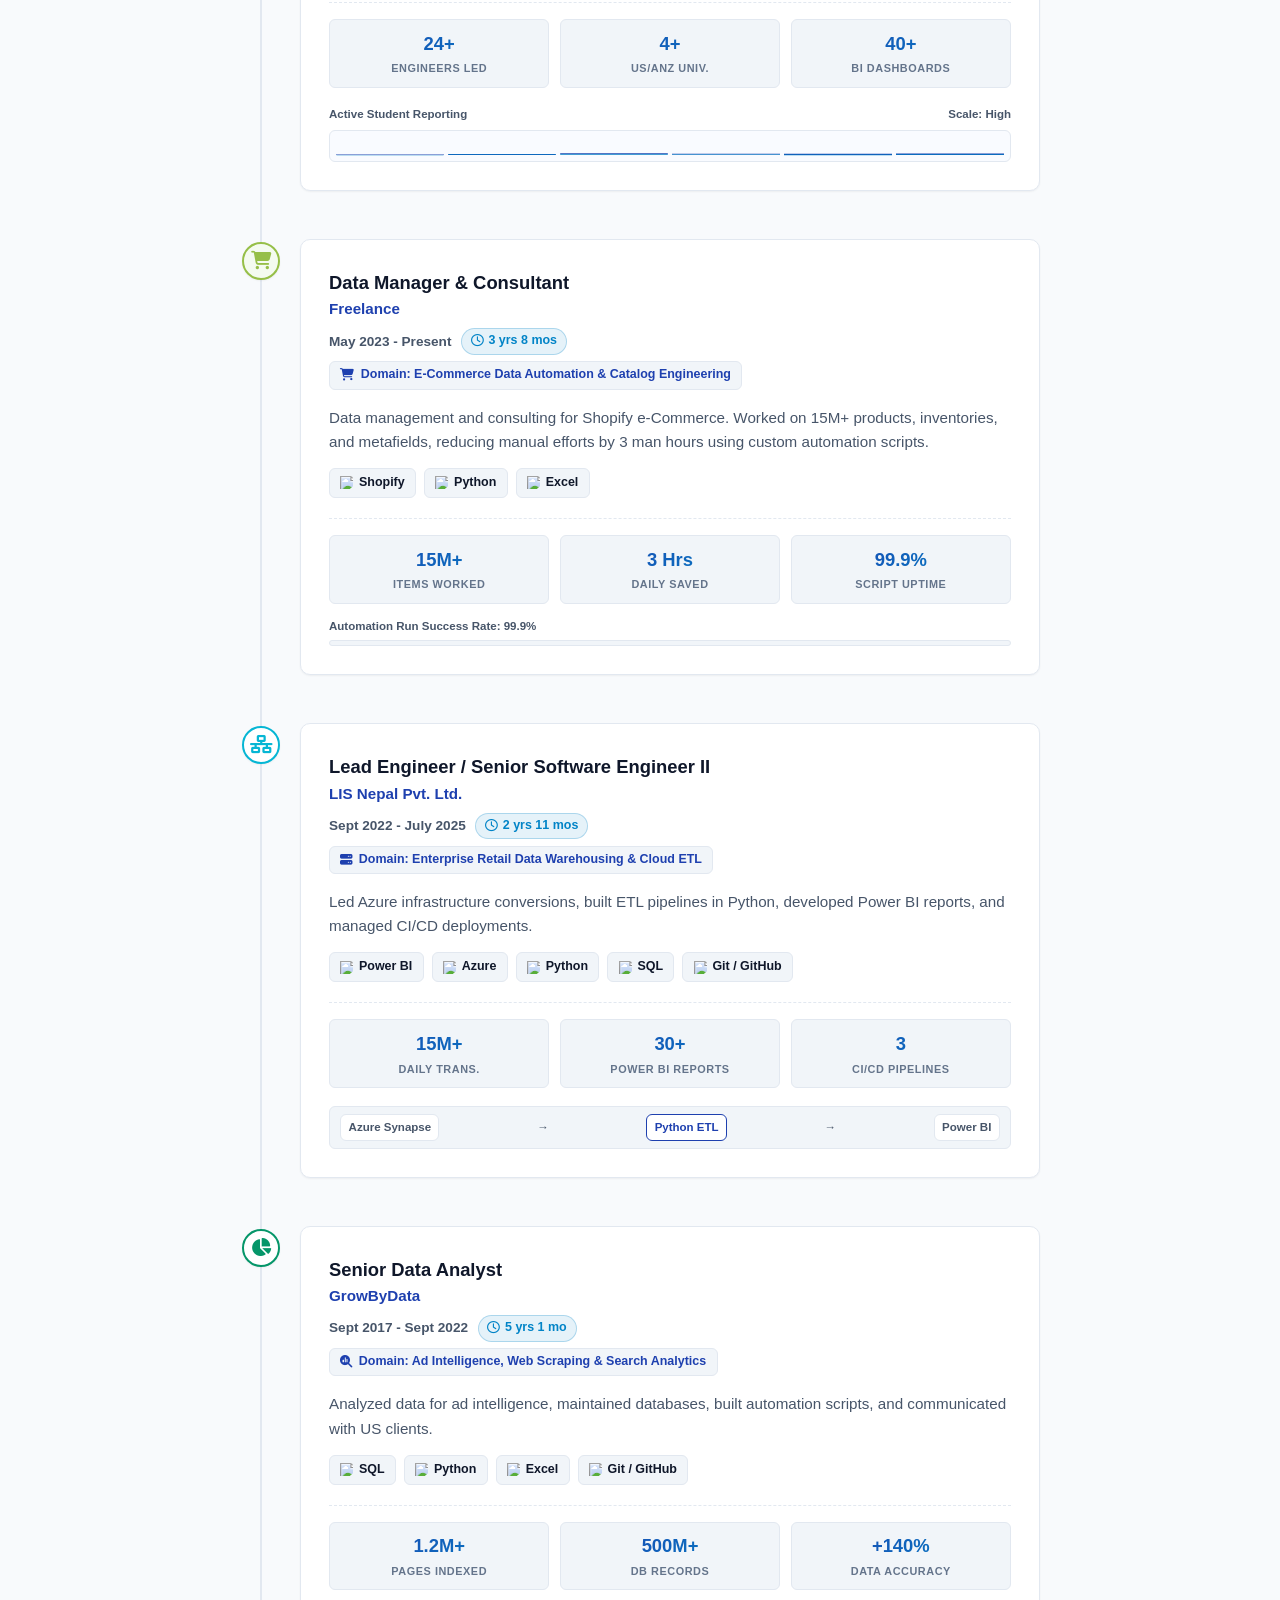
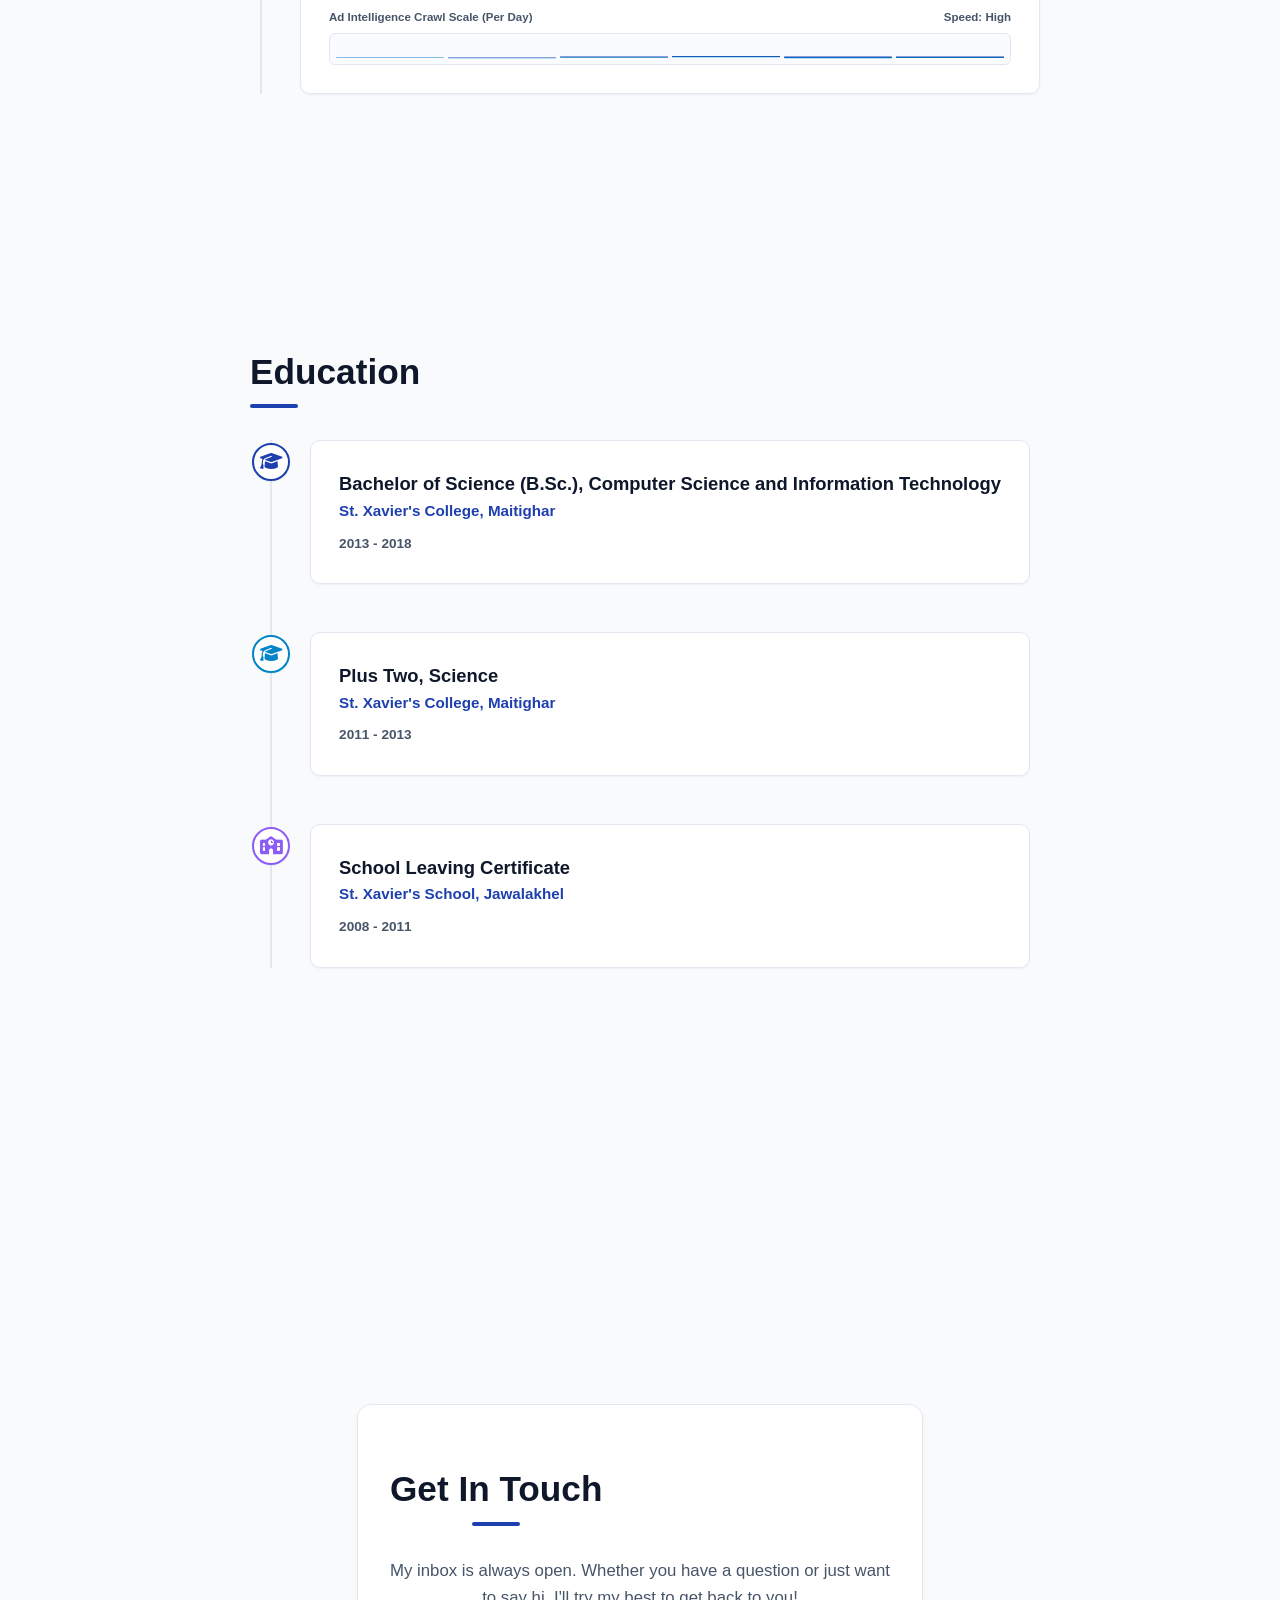
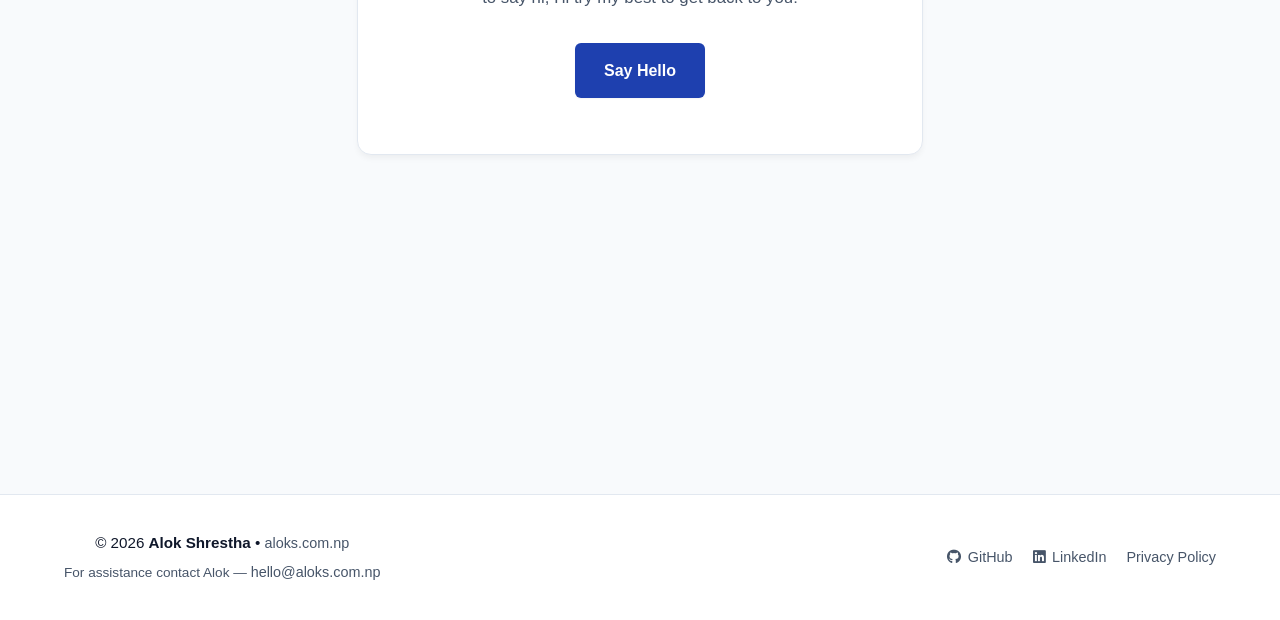
==== commit ed291329: "feat: add experience domains & total exp, fallback icons, and full calendar kiosk & BS age calculato" ====
--- a/index.html
+++ b/index.html
@@ -111,15 +111,14 @@
                 <li><a href="#projects">Projects</a></li>
                 <li><a href="#experience">Experience</a></li>
                 <li><a href="#education">Education</a></li>
-                <li> <a href="license-print-check" class="btn btn-secondary" aria-label="License Print Check"><i
-                            class="fa-solid fa-id-card"></i>
-                        License Print Checker</a>
-                </li>
                 <li class="dropdown">
                     <a href="#" class="dropdown-toggle">Portals ▼</a>
                     <ul class="dropdown-menu">
-                        <li><a href="utils/" aria-label="Utilities">Utilities</a></li>
-                        <li><a href="https://github.com/aalooksth/laptop-migrator" target="_blank" aria-label="Laptop Migrator">Laptop Migrator</a></li>
+                        <li><a href="utils/" aria-label="Utilities">Utilities Hub</a></li>
+                        <li><a href="utils/laptop-migrator/" aria-label="Laptop Migration Hub">Laptop Migration Hub</a></li>
+                        <li><a href="utils/license-print-check/" aria-label="License Print Check">License Print Checker</a></li>
+                        <li><a href="utils/nepal-tax-calculator/" aria-label="Tax Calculator">Tax Calculator</a></li>
+                        <li><a href="utils/nepali-calendar/" aria-label="Nepali Calendar">Nepali Calendar</a></li>
                         <li><a href="https://blog.aloks.com.np" target="_blank" aria-label="Blog Subdomain">Blog</a></li>
                         <li><a href="https://api.aloks.com.np" target="_blank" aria-label="API Subdomain">API Tester</a></li>
                         <li><a href="https://connect.aloks.com.np" target="_blank" aria-label="Connect Subdomain">Connect</a></li>
@@ -262,8 +261,9 @@
                             </p>
                         </div>
                         <div style="display: flex; gap: 0.65rem; flex-wrap: wrap; align-items: center;">
-                            <a href="https://github.com/aalooksth/laptop-migrator" target="_blank" class="btn btn-primary" style="padding: 0.45rem 0.95rem; font-size: 0.85rem;"><i class="fa-brands fa-github"></i> GitHub Repo</a>
-                            <a href="https://github.com/aalooksth/laptop-migrator/releases" target="_blank" class="btn btn-secondary" style="padding: 0.45rem 0.95rem; font-size: 0.85rem;"><i class="fa-solid fa-download"></i> Releases (.exe)</a>
+                            <a href="utils/laptop-migrator/" class="btn btn-secondary" style="padding: 0.45rem 0.95rem; font-size: 0.85rem;"><i class="fa-solid fa-circle-info"></i> Capabilities</a>
+                            <a href="https://github.com/aalooksth/laptop-migrator" target="_blank" class="btn btn-primary" style="padding: 0.45rem 0.95rem; font-size: 0.85rem;"><i class="fa-brands fa-github"></i> GitHub</a>
+                            <a href="https://github.com/aalooksth/laptop-migrator/releases" target="_blank" class="btn btn-outline" style="padding: 0.45rem 0.95rem; font-size: 0.85rem;"><i class="fa-solid fa-download"></i> .EXE</a>
                         </div>
                     </div>
 
@@ -290,7 +290,7 @@
                         <p style="color: var(--text-muted); font-size: 0.9rem; line-height: 1.5; margin-bottom: 1rem;">
                             Real-time print status & collection guidance across 4 Bagamati Province Transport Offices. 100% Client-side with zero tracking.
                         </p>
-                        <a href="license-print-check" class="btn btn-secondary" style="padding: 0.45rem 0.9rem; font-size: 0.85rem;"><i class="fa-solid fa-arrow-right"></i> Open Checker</a>
+                        <a href="utils/license-print-check/" class="btn btn-secondary" style="padding: 0.45rem 0.9rem; font-size: 0.85rem;"><i class="fa-solid fa-arrow-right"></i> Open Checker</a>
                     </div>
 
                     <!-- Project 3 -->
@@ -302,7 +302,7 @@
                         <p style="color: var(--text-muted); font-size: 0.9rem; line-height: 1.5; margin-bottom: 1rem;">
                             Real-time income tax and social security calculations under Government of Nepal tax slabs.
                         </p>
-                        <a href="nepal-tax-calculator/" class="btn btn-outline" style="padding: 0.45rem 0.9rem; font-size: 0.85rem;"><i class="fa-solid fa-arrow-right"></i> Open Calculator</a>
+                        <a href="utils/nepal-tax-calculator/" class="btn btn-outline" style="padding: 0.45rem 0.9rem; font-size: 0.85rem;"><i class="fa-solid fa-arrow-right"></i> Open Calculator</a>
                     </div>
                 </div>
             </div>
@@ -312,6 +312,15 @@
         <section id="experience" class="experience">
             <div class="container">
                 <h2 class="section-title">Experience</h2>
+                
+                <!-- Total Experience Banner -->
+                <div class="total-exp-banner">
+                    <i class="fa-solid fa-briefcase" style="color: var(--primary); font-size: 1.15rem;"></i>
+                    <div>
+                        <strong>Total Professional Experience:</strong> <span id="totalExpDisplay">7+ Years</span> (September 2017 &ndash; Present)
+                    </div>
+                </div>
+
                 <div class="timeline">
                     <!-- Item 1 -->
                     <div class="timeline-item">
@@ -322,7 +331,13 @@
                         <div class="timeline-content">
                             <h3>Principal Engineer | BI Developer</h3>
                             <h4>Ycotek</h4>
-                            <span class="timeline-date">July 2025 - Present</span>
+                            <div class="timeline-meta">
+                                <span class="timeline-date">July 2025 - Present</span>
+                                <span class="timeline-duration" data-start="2025-07" data-end="present"><i class="fa-regular fa-clock"></i> 1 yr 2 mos</span>
+                            </div>
+                            <div class="domain-tag">
+                                <i class="fa-solid fa-graduation-cap"></i> Domain: Higher Education Analytics & Multi-tenant BI
+                            </div>
                             <p style="margin-top: 1rem; font-size: 0.95rem; color: var(--text-muted);">Lead a team of
                                 engineers, manage reporting projects for Multinational University based in US/ANZ in the
                                 Education domain.</p>
@@ -388,12 +403,20 @@
                     <div class="timeline-item">
                         <div class="timeline-badge" style="border-color: #96bf48; background: #f4fbf0;">
                             <img src="https://api.iconify.design/simple-icons:shopify.svg?color=96bf48"
-                                style="width: 20px; height: 20px;" alt="Shopify">
+                                style="width: 20px; height: 20px;" alt="Shopify"
+                                onerror="this.style.display='none'; this.nextElementSibling.style.display='inline-block';">
+                            <i class="fa-solid fa-cart-shopping" style="display: none; color: #96bf48; font-size: 18px;"></i>
                         </div>
                         <div class="timeline-content">
                             <h3>Data Manager & Consultant</h3>
                             <h4>Freelance</h4>
-                            <span class="timeline-date">May 2023 - Present</span>
+                            <div class="timeline-meta">
+                                <span class="timeline-date">May 2023 - Present</span>
+                                <span class="timeline-duration" data-start="2023-05" data-end="present"><i class="fa-regular fa-clock"></i> 3 yrs 4 mos</span>
+                            </div>
+                            <div class="domain-tag">
+                                <i class="fa-solid fa-cart-shopping"></i> Domain: E-Commerce Data Automation & Catalog Engineering
+                            </div>
                             <p style="margin-top: 1rem; font-size: 0.95rem; color: var(--text-muted);">Data management
                                 and consulting for Shopify e-Commerce. Worked on 15M+ products, inventories, and
                                 metafields, reducing manual efforts by 3 man hours using custom automation scripts.</p>
@@ -439,12 +462,20 @@
                     <div class="timeline-item">
                         <div class="timeline-badge" style="border-color: #06b6d4; background: #ffffff;">
                             <img src="https://www.lisnepal.com.np/static/img/lis-logo.png"
-                                style="width: 22px; height: 22px; object-fit: contain;" alt="LIS Nepal">
+                                style="width: 22px; height: 22px; object-fit: contain;" alt="LIS Nepal"
+                                onerror="this.style.display='none'; this.nextElementSibling.style.display='inline-block';">
+                            <i class="fa-solid fa-network-wired" style="display: none; color: #06b6d4; font-size: 18px;"></i>
                         </div>
                         <div class="timeline-content">
                             <h3>Lead Engineer / Senior Software Engineer II</h3>
                             <h4>LIS Nepal Pvt. Ltd.</h4>
-                            <span class="timeline-date">Sept 2022 - July 2025</span>
+                            <div class="timeline-meta">
+                                <span class="timeline-date">Sept 2022 - July 2025</span>
+                                <span class="timeline-duration" data-start="2022-09" data-end="2025-07"><i class="fa-regular fa-clock"></i> 2 yrs 11 mos</span>
+                            </div>
+                            <div class="domain-tag">
+                                <i class="fa-solid fa-server"></i> Domain: Enterprise Retail Data Warehousing & Cloud ETL
+                            </div>
                             <p style="margin-top: 1rem; font-size: 0.95rem; color: var(--text-muted);">Led Azure
                                 infrastructure conversions, built ETL pipelines in Python, developed Power BI reports,
                                 and managed CI/CD deployments.</p>
@@ -495,12 +526,20 @@
                     <div class="timeline-item">
                         <div class="timeline-badge" style="border-color: #059669; background: #ffffff;">
                             <img src="https://growbydata.com/wp-content/uploads/2024/06/GBD-Logo.svg"
-                                style="width: 22px; height: 22px; object-fit: contain;" alt="GrowByData">
+                                style="width: 22px; height: 22px; object-fit: contain;" alt="GrowByData"
+                                onerror="this.style.display='none'; this.nextElementSibling.style.display='inline-block';">
+                            <i class="fa-solid fa-chart-pie" style="display: none; color: #059669; font-size: 18px;"></i>
                         </div>
                         <div class="timeline-content">
                             <h3>Senior Data Analyst</h3>
                             <h4>GrowByData</h4>
-                            <span class="timeline-date">March 2019 - Sept 2022</span>
+                            <div class="timeline-meta">
+                                <span class="timeline-date">Sept 2017 - Sept 2022</span>
+                                <span class="timeline-duration" data-start="2017-09" data-end="2022-09"><i class="fa-regular fa-clock"></i> 5 yrs 1 mos</span>
+                            </div>
+                            <div class="domain-tag">
+                                <i class="fa-solid fa-magnifying-glass-chart"></i> Domain: Ad Intelligence, Web Scraping & Search Analytics
+                            </div>
                             <p style="margin-top: 1rem; font-size: 0.95rem; color: var(--text-muted);">Analyzed data for
                                 ad intelligence, maintained databases, built automation scripts, and communicated with
                                 US clients.</p>
@@ -564,7 +603,9 @@
                     <div class="timeline-item">
                         <div class="timeline-badge" style="border-color: #1e40af; background: #ffffff;">
                             <img src="https://wms.edigitalnepal.com/wms/files/ws-profile/1746599021908_0553cb68-a1c2-4cb6-847c-ae1c76fe3848.png"
-                                style="width: 22px; height: 22px; object-fit: contain;" alt="St. Xavier's College">
+                                style="width: 22px; height: 22px; object-fit: contain;" alt="St. Xavier's College"
+                                onerror="this.style.display='none'; this.nextElementSibling.style.display='inline-block';">
+                            <i class="fa-solid fa-graduation-cap" style="display: none; color: #1e40af; font-size: 18px;"></i>
                         </div>
                         <div class="timeline-content">
                             <h3>Bachelor of Science (B.Sc.), Computer Science and Information Technology</h3>
@@ -576,7 +617,9 @@
                     <div class="timeline-item">
                         <div class="timeline-badge" style="border-color: #0284c7; background: #ffffff;">
                             <img src="https://wms.edigitalnepal.com/wms/files/ws-profile/1746599021908_0553cb68-a1c2-4cb6-847c-ae1c76fe3848.png"
-                                style="width: 22px; height: 22px; object-fit: contain;" alt="St. Xavier's College">
+                                style="width: 22px; height: 22px; object-fit: contain;" alt="St. Xavier's College"
+                                onerror="this.style.display='none'; this.nextElementSibling.style.display='inline-block';">
+                            <i class="fa-solid fa-graduation-cap" style="display: none; color: #0284c7; font-size: 18px;"></i>
                         </div>
                         <div class="timeline-content">
                             <h3>Plus Two, Science</h3>
@@ -588,7 +631,9 @@
                     <div class="timeline-item">
                         <div class="timeline-badge" style="border-color: #8b5cf6; background: #ffffff;">
                             <img src="https://www.stx.edu.np/image/st_xavier_small-logo.png"
-                                style="width: 22px; height: 22px; object-fit: contain;" alt="St. Xavier's School">
+                                style="width: 22px; height: 22px; object-fit: contain;" alt="St. Xavier's School"
+                                onerror="this.style.display='none'; this.nextElementSibling.style.display='inline-block';">
+                            <i class="fa-solid fa-school" style="display: none; color: #8b5cf6; font-size: 18px;"></i>
                         </div>
                         <div class="timeline-content">
                             <h3>School Leaving Certificate</h3>
@@ -615,11 +660,17 @@
         </section>
     </main>
 
-    <footer>
-        <div class="container"
-            style="display: flex; justify-content: space-between; align-items: center; flex-wrap: wrap; gap: 1rem;">
-            <p>&copy; 2026 Alok Shrestha. Built for GitHub Pages (aloks.com.np).</p>
-            <p><a href="privacy/" style="color: var(--text-muted); text-decoration: underline;">Privacy Policy</a></p>
+    <footer class="site-footer">
+        <div class="container footer-container">
+            <div class="footer-left">
+                <p class="footer-copy">&copy; 2026 <strong>Alok Shrestha</strong> &bull; <a href="https://aloks.com.np" class="footer-link">aloks.com.np</a></p>
+                <p class="footer-help">For assistance contact Alok &mdash; <a href="mailto:hello@aloks.com.np" class="footer-link">hello@aloks.com.np</a></p>
+            </div>
+            <div class="footer-right">
+                <a href="https://github.com/aalooksth" target="_blank" class="footer-link" title="GitHub"><i class="fa-brands fa-github"></i> GitHub</a>
+                <a href="https://np.linkedin.com/in/aalooksth" target="_blank" class="footer-link" title="LinkedIn"><i class="fa-brands fa-linkedin"></i> LinkedIn</a>
+                <a href="privacy/" class="footer-link">Privacy Policy</a>
+            </div>
         </div>
     </footer>
 
--- a/css/styles.css
+++ b/css/styles.css
@@ -632,10 +632,60 @@
     margin-bottom: 0.4rem;
 }
 
+.timeline-meta {
+    display: flex;
+    align-items: center;
+    gap: 0.6rem;
+    flex-wrap: wrap;
+    margin-top: 0.25rem;
+}
+
 .timeline-date {
-    font-size: 0.82rem;
-    color: var(--text-subtle);
+    font-size: 0.85rem;
+    color: var(--text-muted);
     font-weight: 600;
+}
+
+.timeline-duration {
+    font-size: 0.78rem;
+    font-weight: 700;
+    color: var(--secondary);
+    background: rgba(2, 132, 199, 0.1);
+    border: 1px solid rgba(2, 132, 199, 0.25);
+    padding: 0.15rem 0.55rem;
+    border-radius: 9999px;
+    display: inline-flex;
+    align-items: center;
+    gap: 0.35rem;
+}
+
+.total-exp-banner {
+    background: linear-gradient(135deg, rgba(30, 64, 175, 0.08) 0%, rgba(2, 132, 199, 0.12) 100%);
+    border: 1px solid var(--border-color);
+    border-left: 4px solid var(--primary);
+    border-radius: var(--radius-sm);
+    padding: 0.85rem 1.25rem;
+    margin-bottom: 2.25rem;
+    font-size: 0.95rem;
+    color: var(--text-color);
+    display: inline-flex;
+    align-items: center;
+    gap: 0.6rem;
+    box-shadow: var(--shadow-sm);
+}
+
+.domain-tag {
+    font-size: 0.78rem;
+    font-weight: 700;
+    color: var(--primary);
+    background: var(--bg-subtle);
+    border: 1px solid var(--border-color);
+    padding: 0.2rem 0.65rem;
+    border-radius: 6px;
+    display: inline-flex;
+    align-items: center;
+    gap: 0.4rem;
+    margin-top: 0.4rem;
 }
 
 /* Timeline Work & Education Visualizations */
@@ -1254,3 +1304,72 @@
 body.time-night #seasonal-bottom {
     filter: brightness(0.3) saturate(0.5) contrast(1.2);
 }
+
+/* ==========================================================================
+   Universal Site Footer
+   ========================================================================== */
+.site-footer {
+    border-top: 1px solid var(--border-color);
+    background: var(--bg-surface);
+    padding: 2.25rem 1.5rem;
+    margin-top: 4rem;
+    position: relative;
+    z-index: 10;
+    transition: var(--transition);
+}
+
+.footer-container {
+    display: flex;
+    justify-content: space-between;
+    align-items: center;
+    flex-wrap: wrap;
+    gap: 1.5rem;
+    max-width: 1200px;
+    margin: 0 auto;
+}
+
+.footer-left {
+    display: flex;
+    flex-direction: column;
+    gap: 0.35rem;
+}
+
+.footer-copy {
+    font-size: 0.95rem;
+    color: var(--text-color);
+}
+
+.footer-help {
+    font-size: 0.85rem;
+    color: var(--text-muted);
+}
+
+.footer-right {
+    display: flex;
+    align-items: center;
+    gap: 1.25rem;
+    flex-wrap: wrap;
+}
+
+.footer-link {
+    color: var(--text-muted);
+    font-size: 0.9rem;
+    font-weight: 500;
+    text-decoration: none;
+    transition: var(--transition);
+    display: inline-flex;
+    align-items: center;
+    gap: 0.4rem;
+}
+
+.footer-link:hover {
+    color: var(--primary);
+}
+
+@media (max-width: 768px) {
+    .footer-container {
+        flex-direction: column;
+        align-items: flex-start;
+        gap: 1rem;
+    }
+}
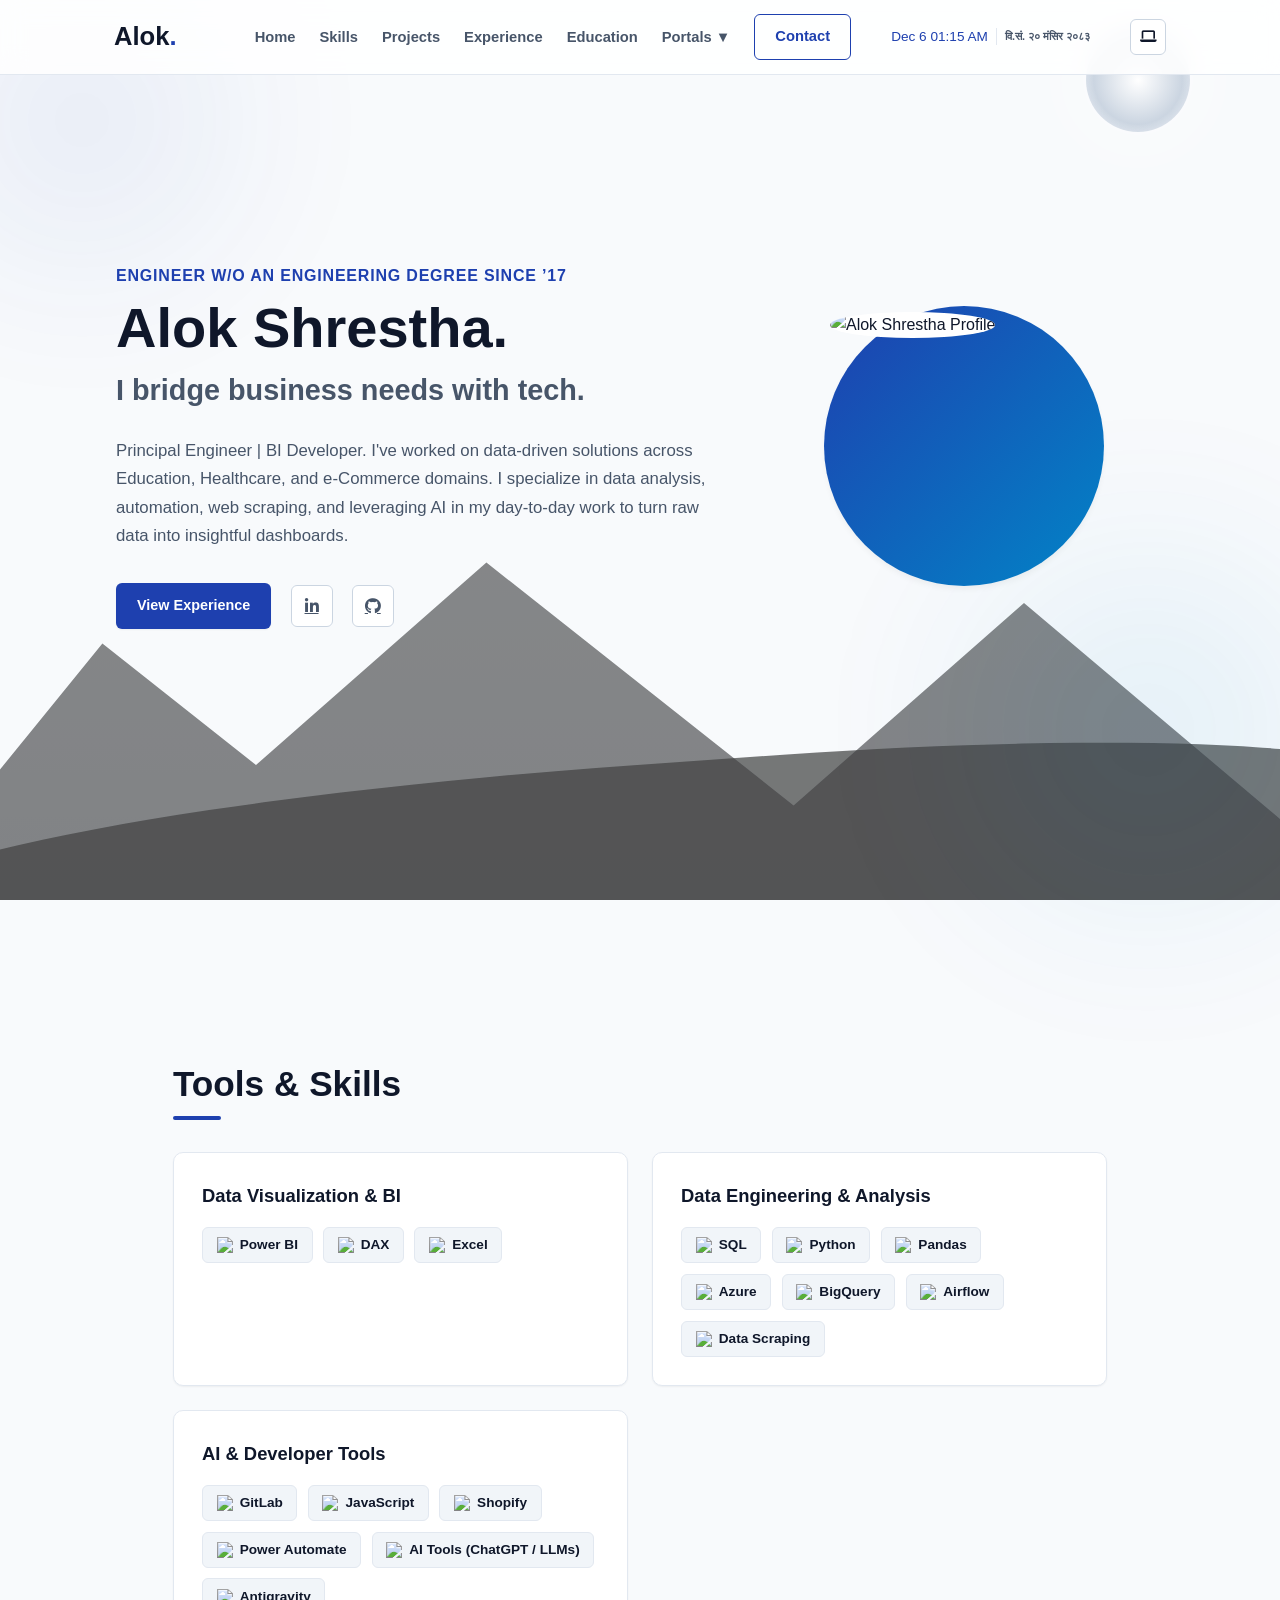
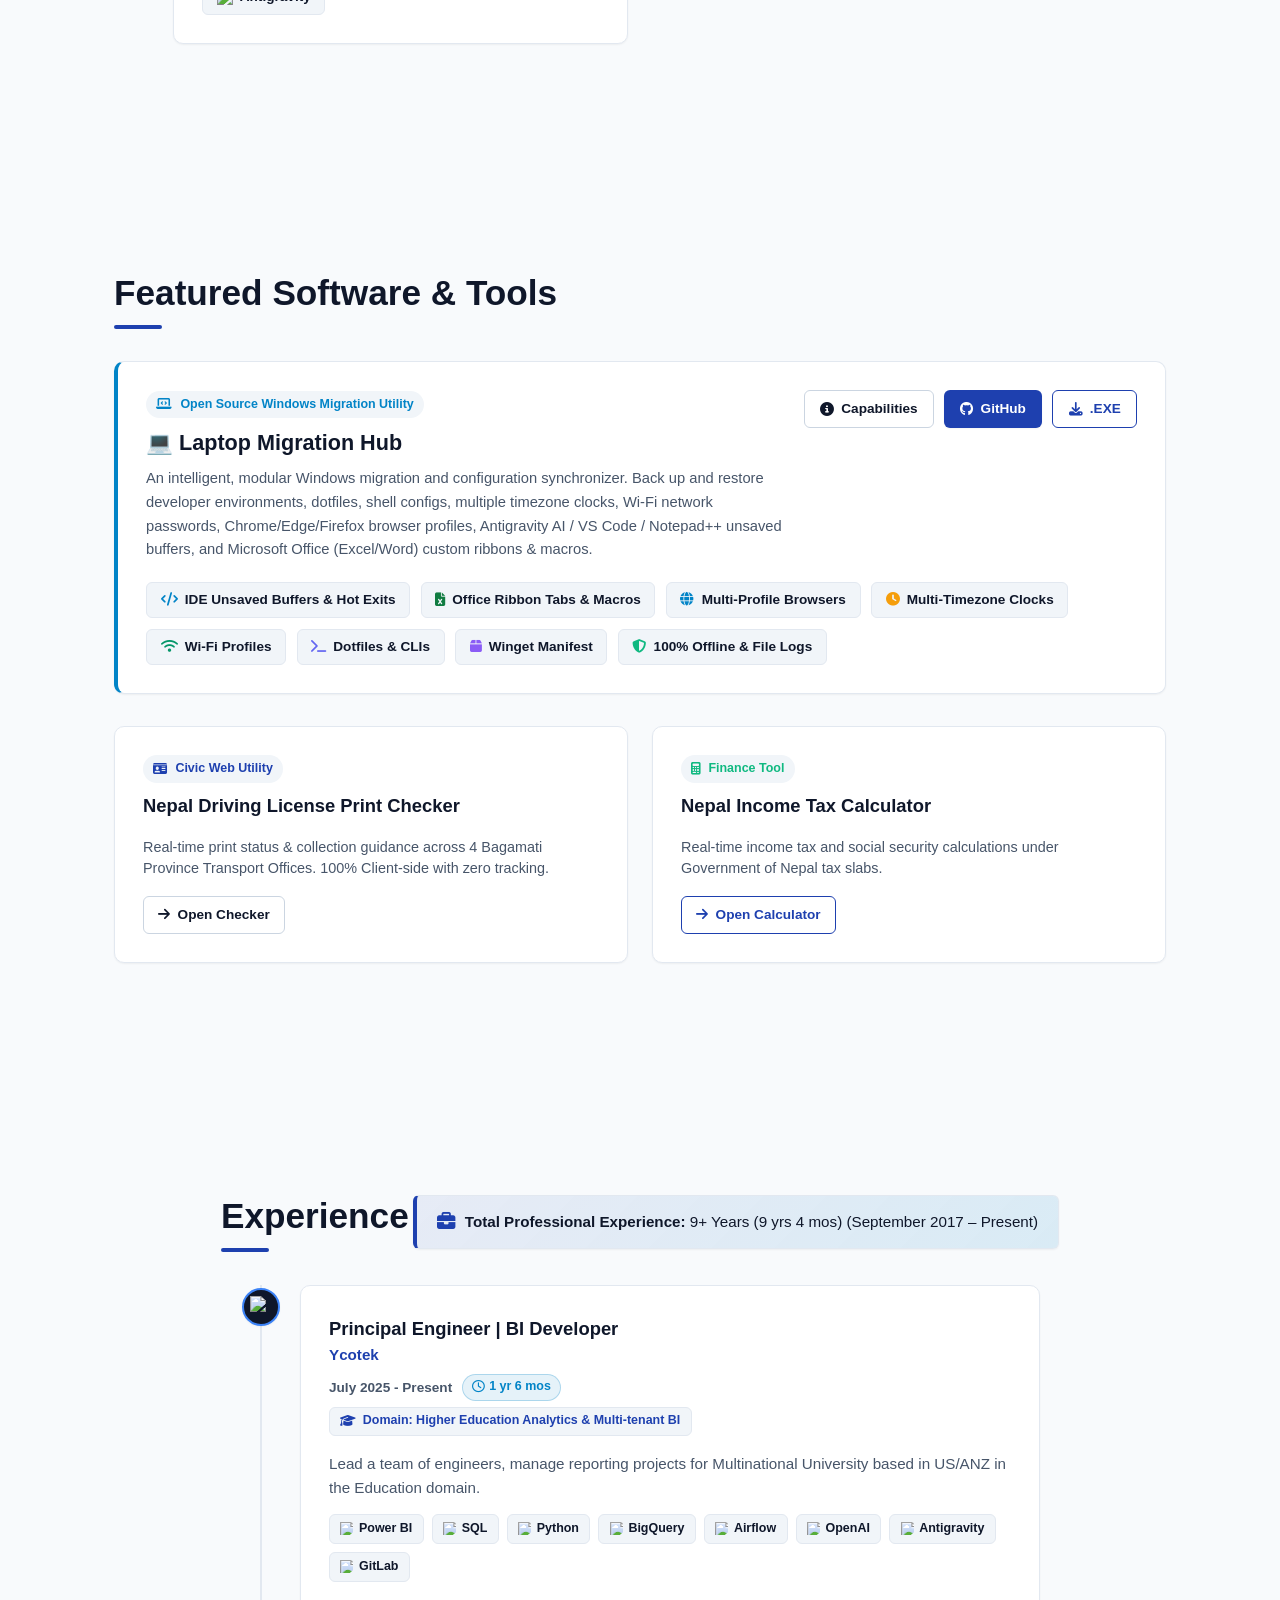
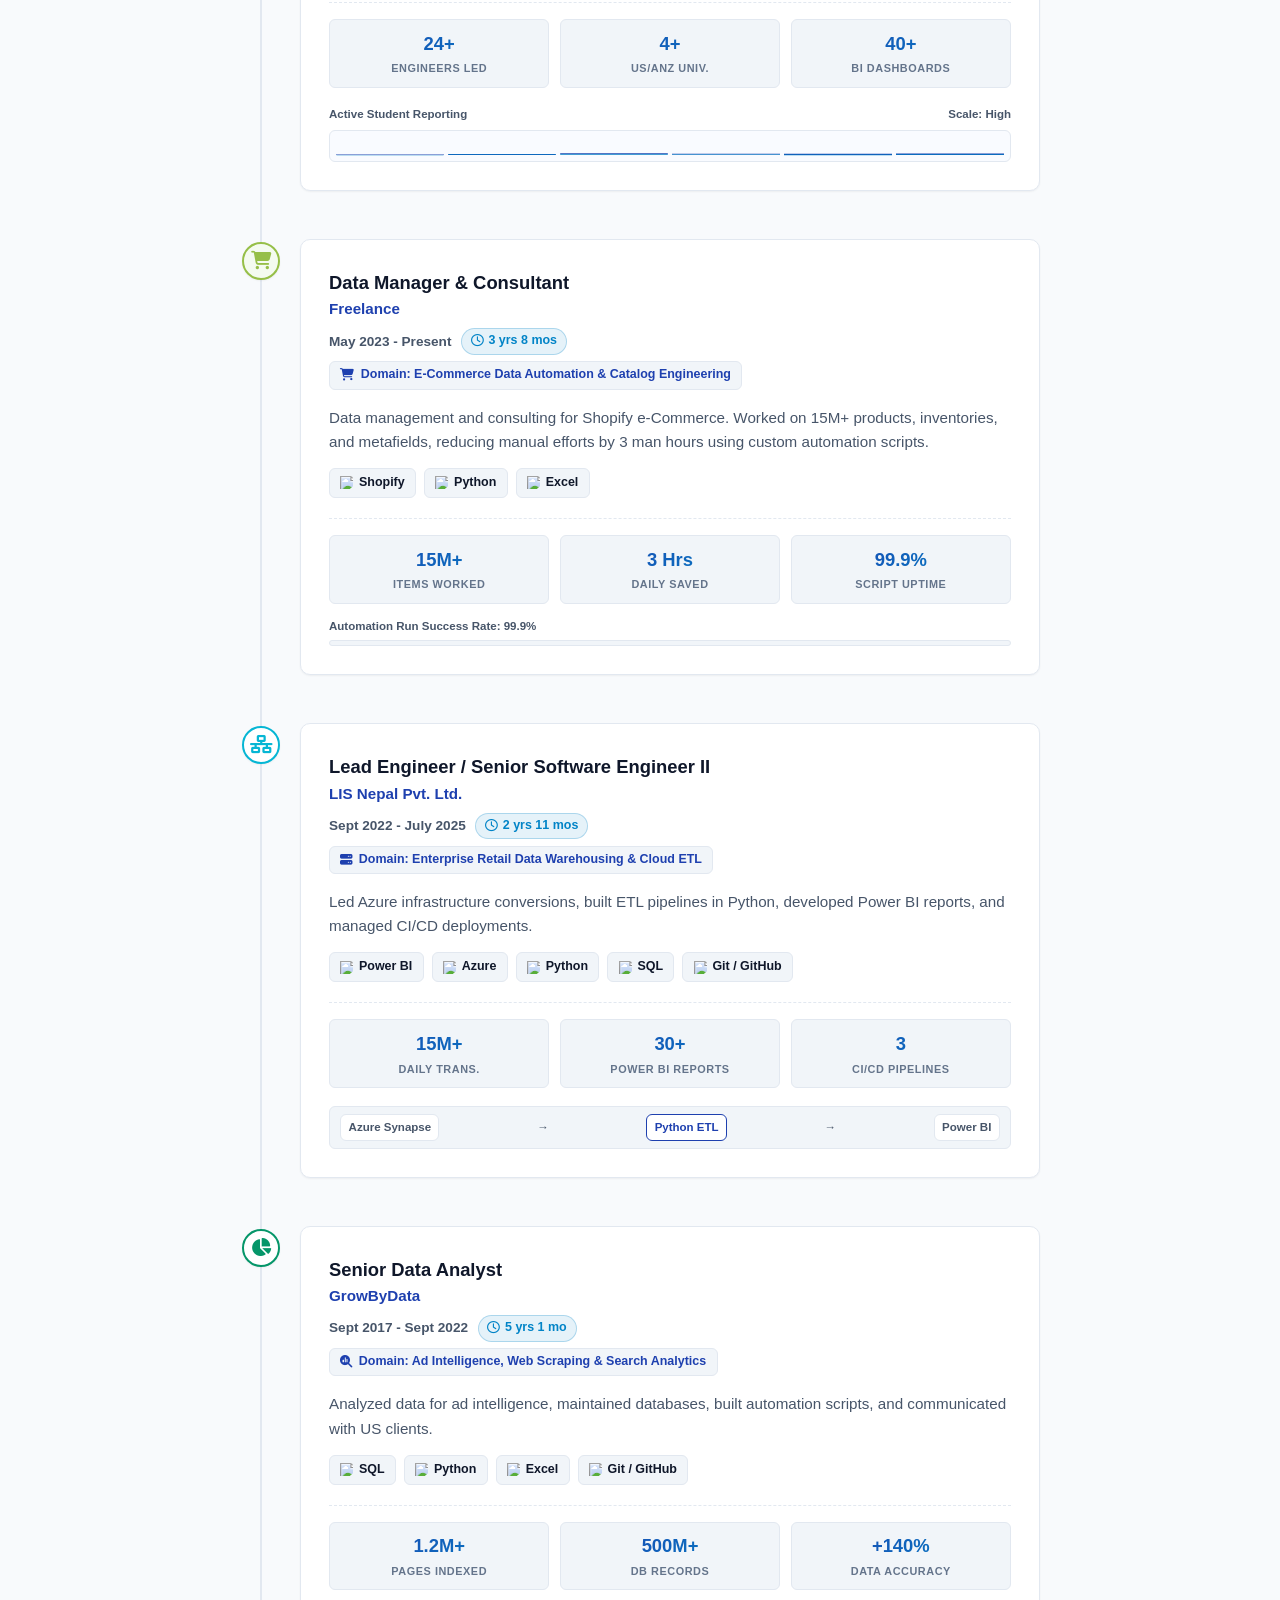
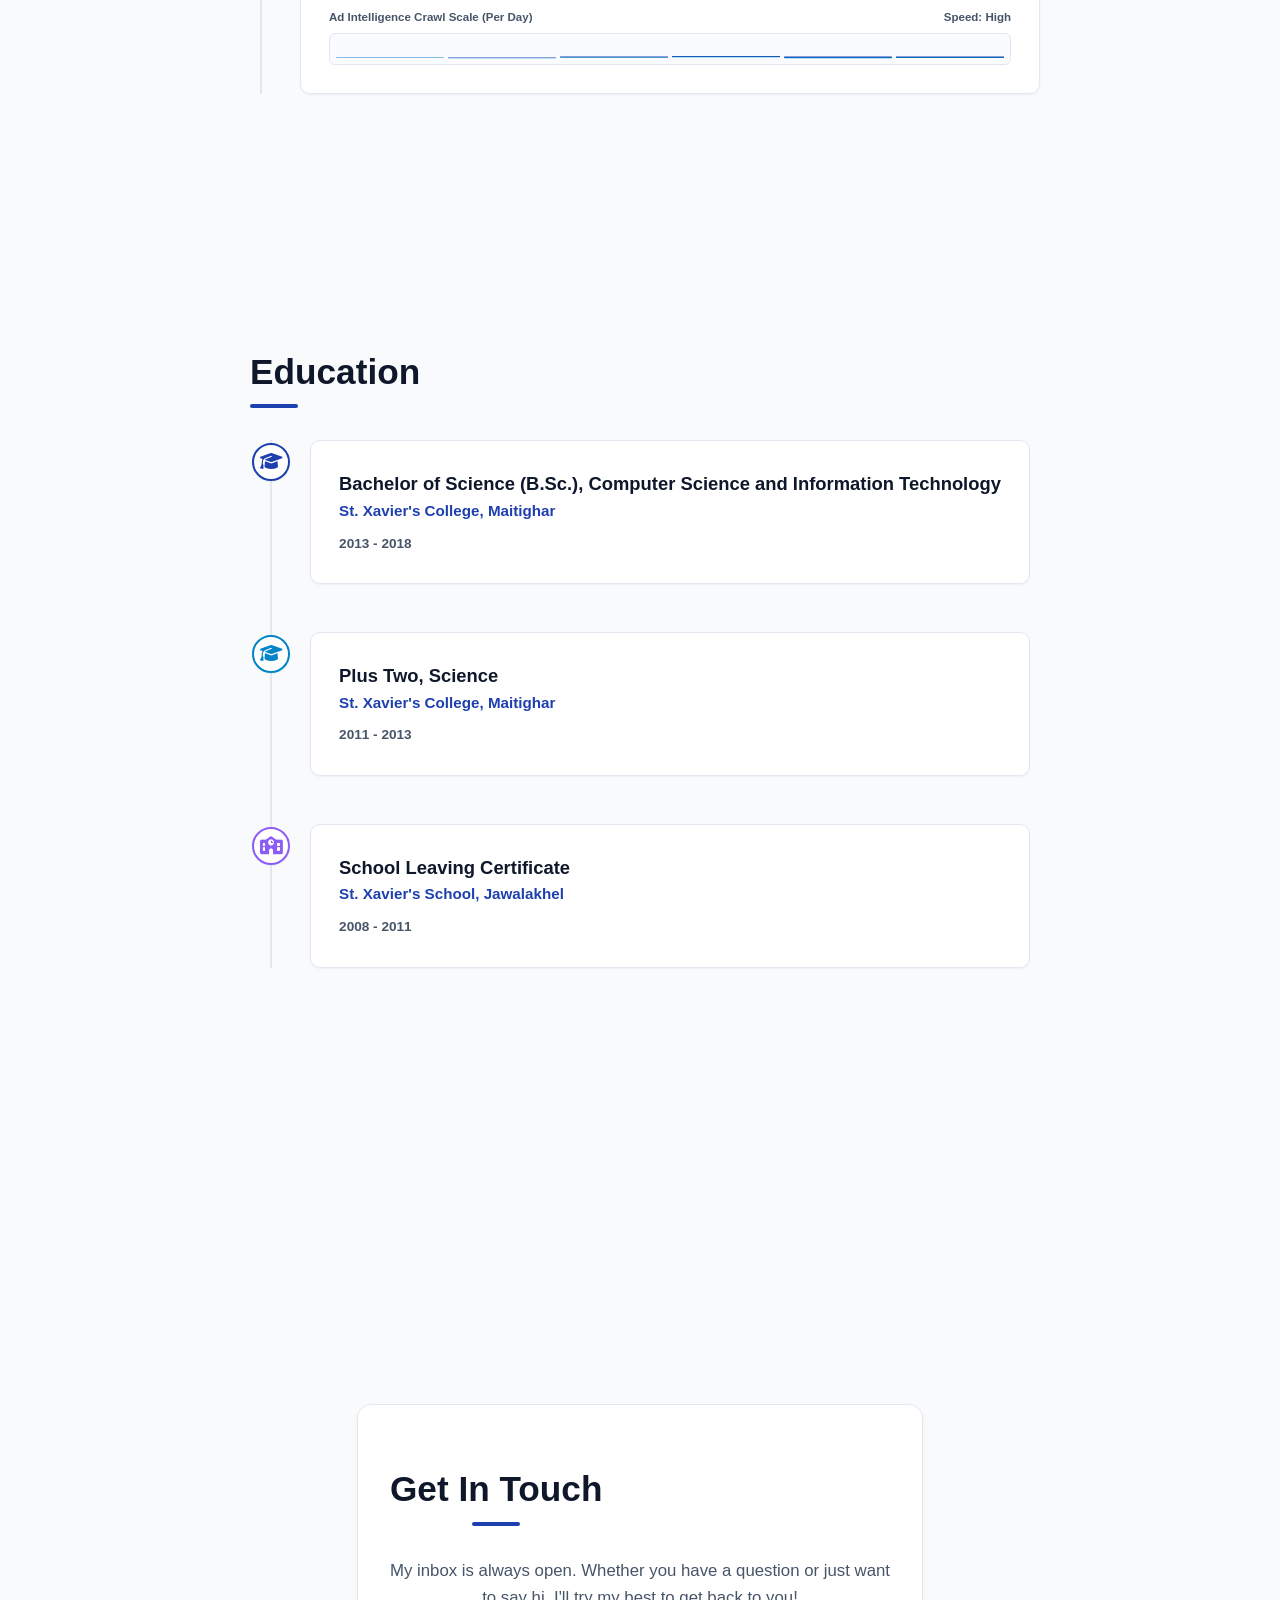
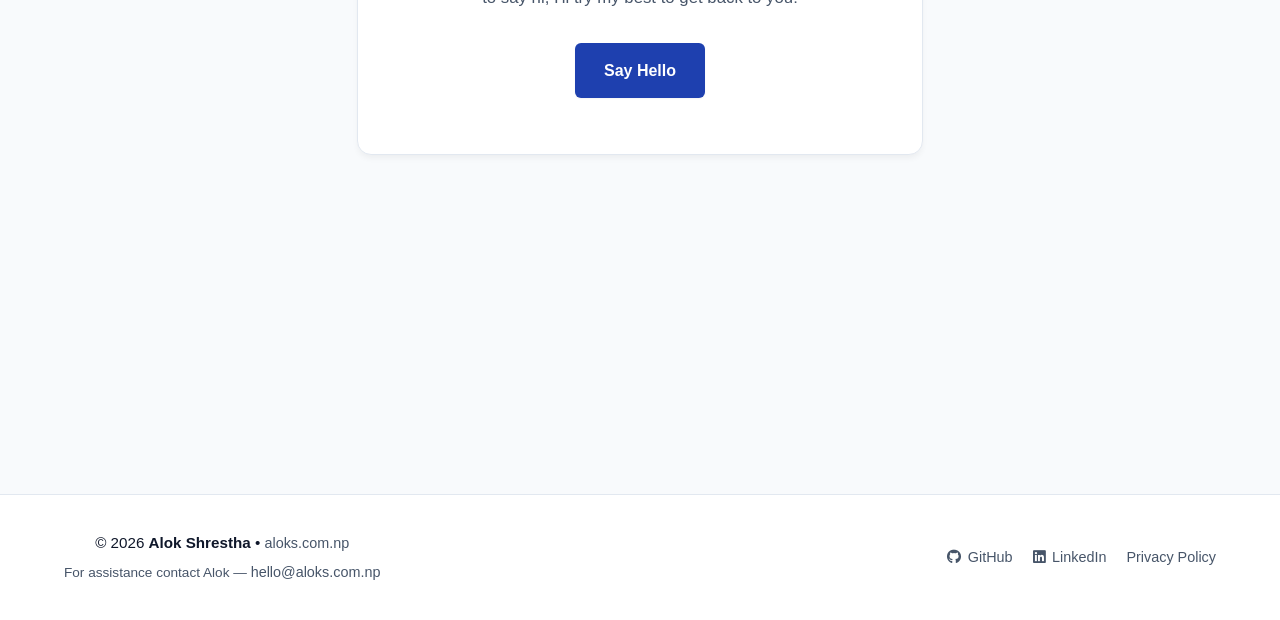
==== commit 92de908a: "feat: add Meeting in Progress & Do Not Disturb desk sign utility under /utils/meeting-dnd/ and sync " ====
--- a/index.html
+++ b/index.html
@@ -119,6 +119,7 @@
                         <li><a href="utils/license-print-check/" aria-label="License Print Check">License Print Checker</a></li>
                         <li><a href="utils/nepal-tax-calculator/" aria-label="Tax Calculator">Tax Calculator</a></li>
                         <li><a href="utils/nepali-calendar/" aria-label="Nepali Calendar">Nepali Calendar</a></li>
+                        <li><a href="utils/meeting-dnd/" aria-label="Meeting DND Sign">Meeting DND Sign</a></li>
                         <li><a href="https://blog.aloks.com.np" target="_blank" aria-label="Blog Subdomain">Blog</a></li>
                         <li><a href="https://api.aloks.com.np" target="_blank" aria-label="API Subdomain">API Tester</a></li>
                         <li><a href="https://connect.aloks.com.np" target="_blank" aria-label="Connect Subdomain">Connect</a></li>
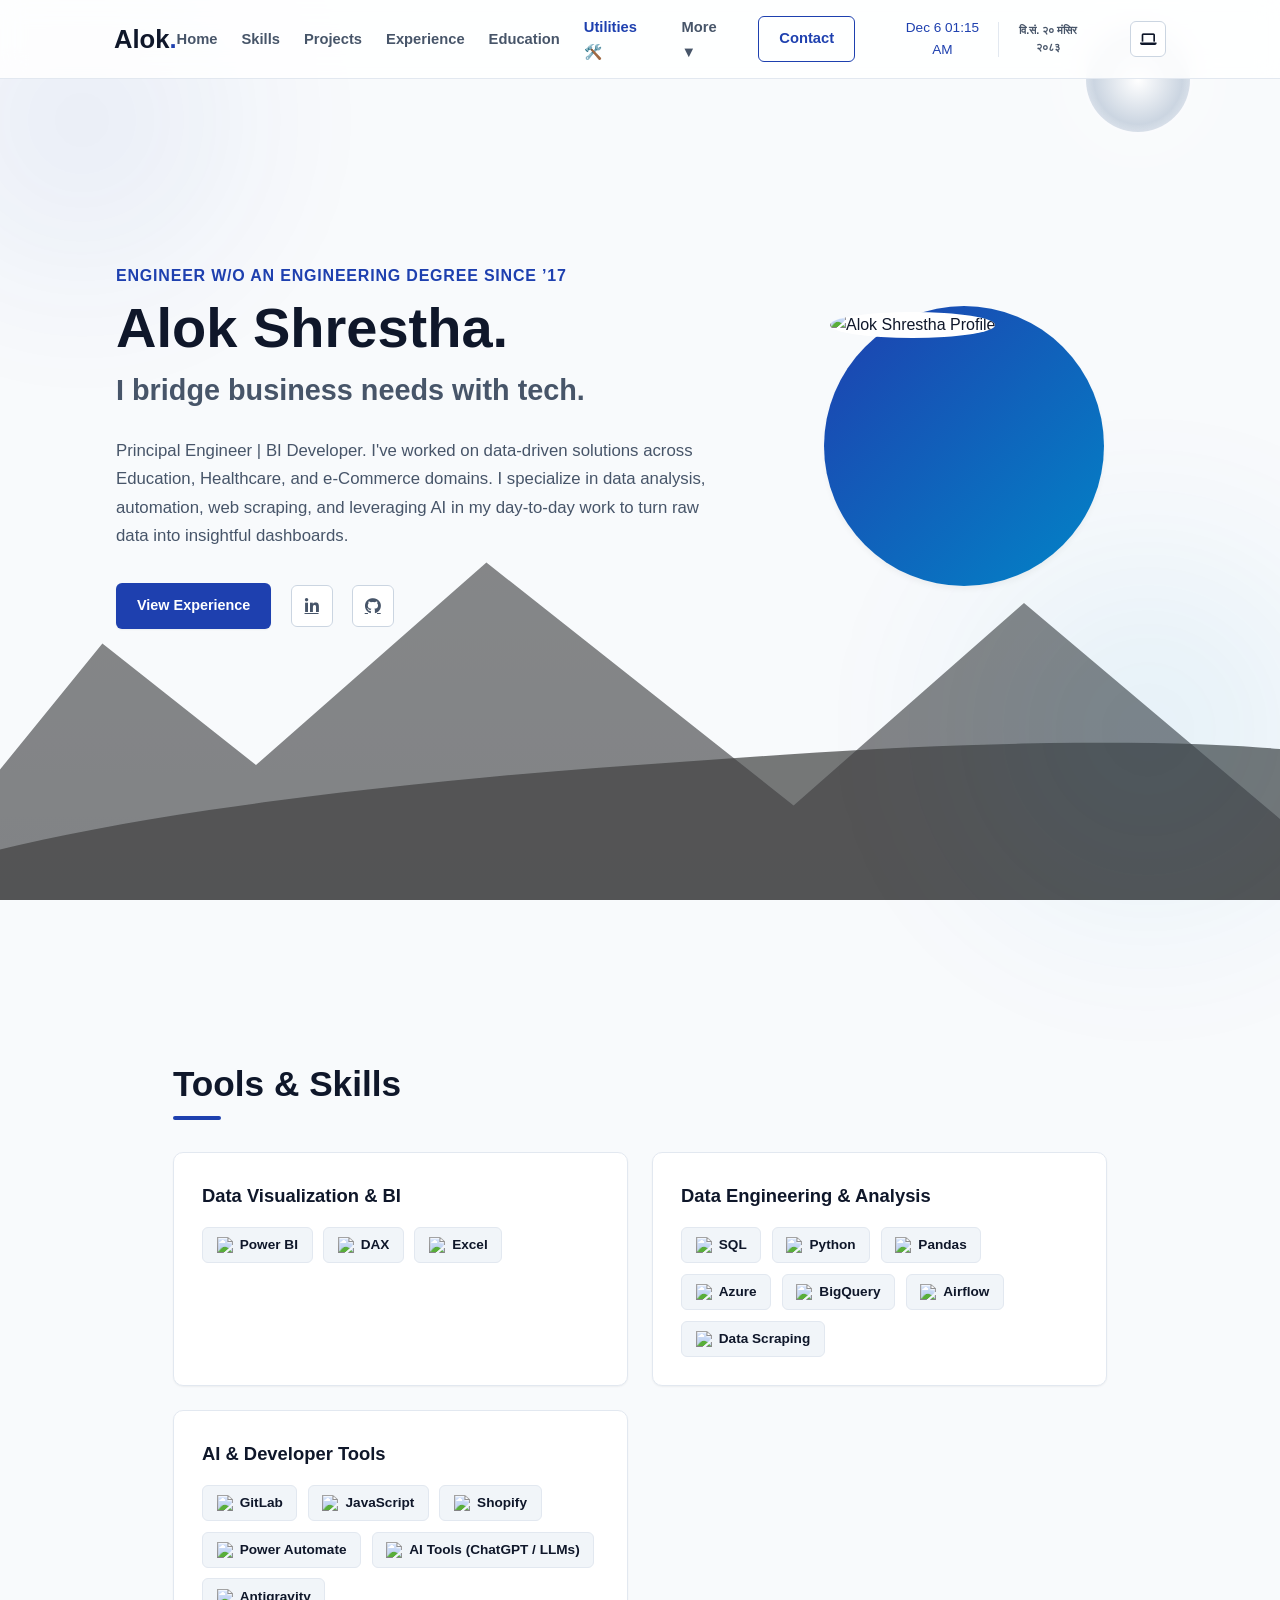
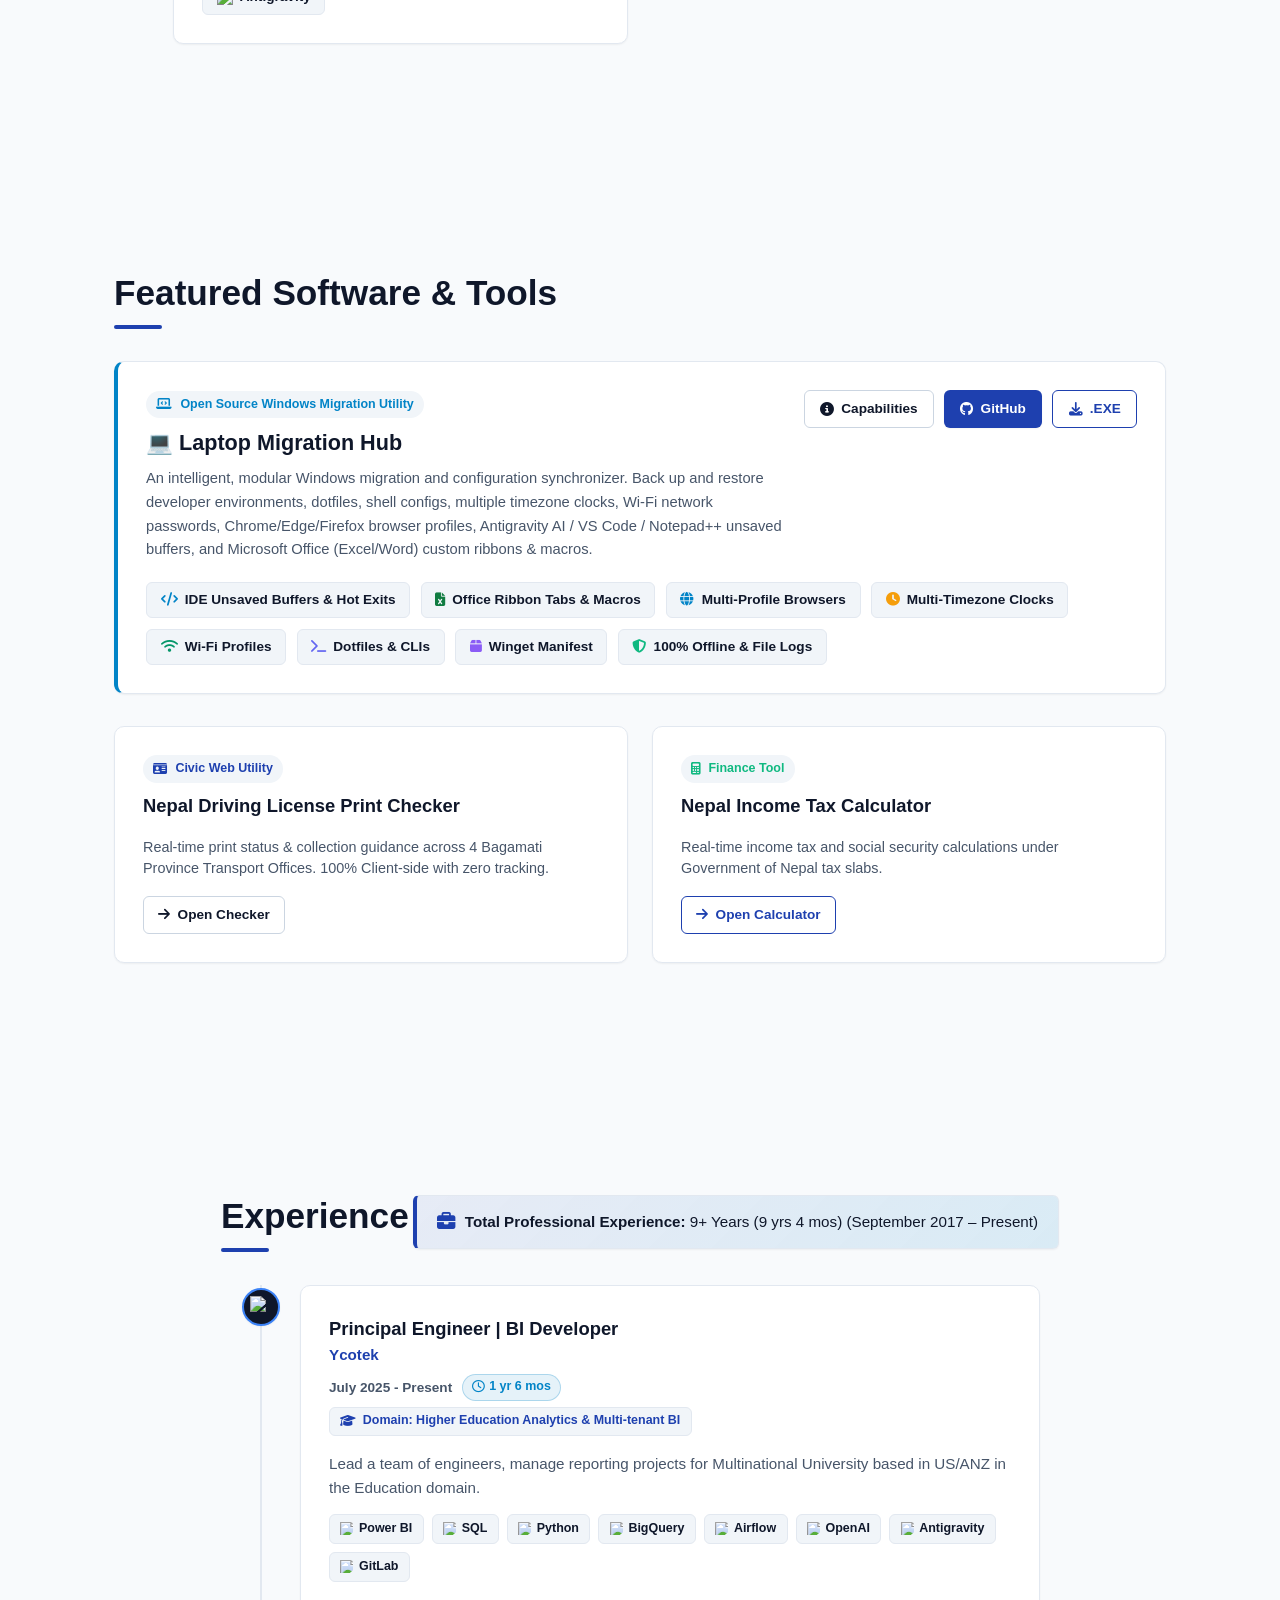
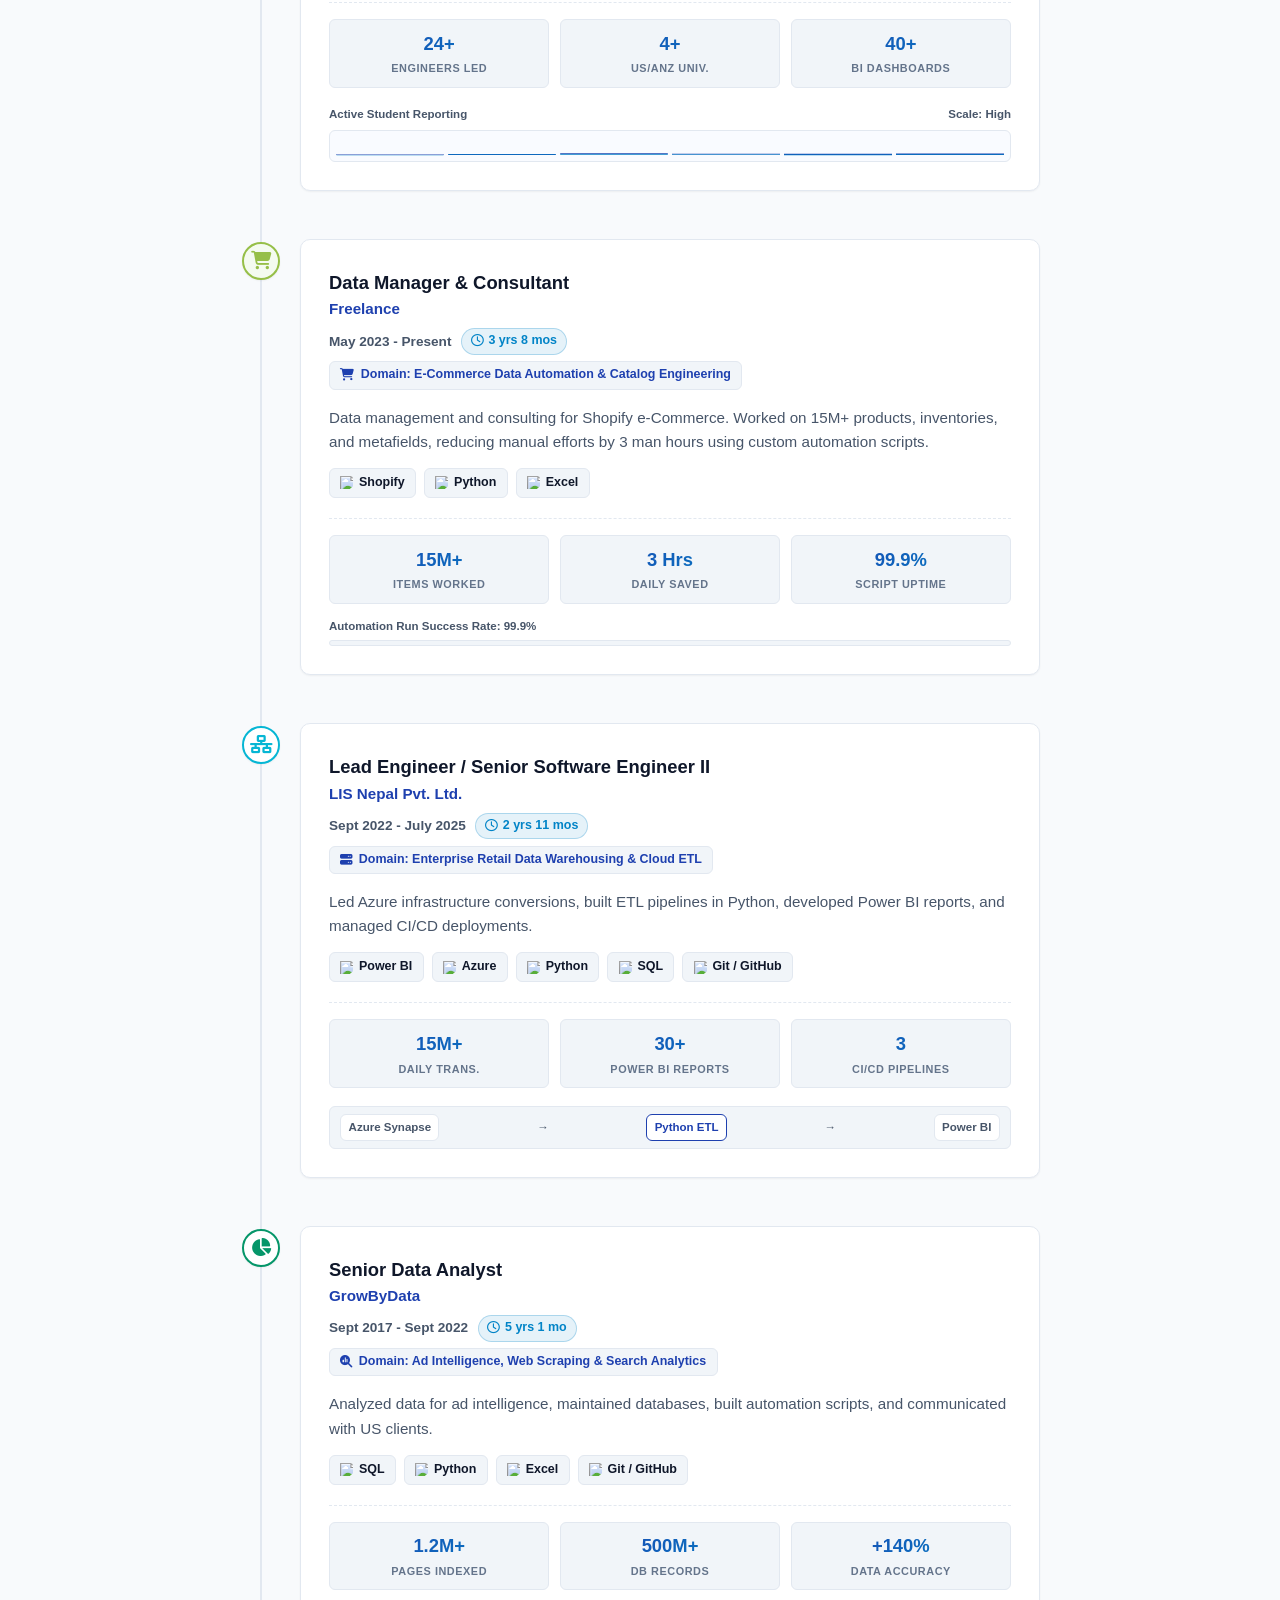
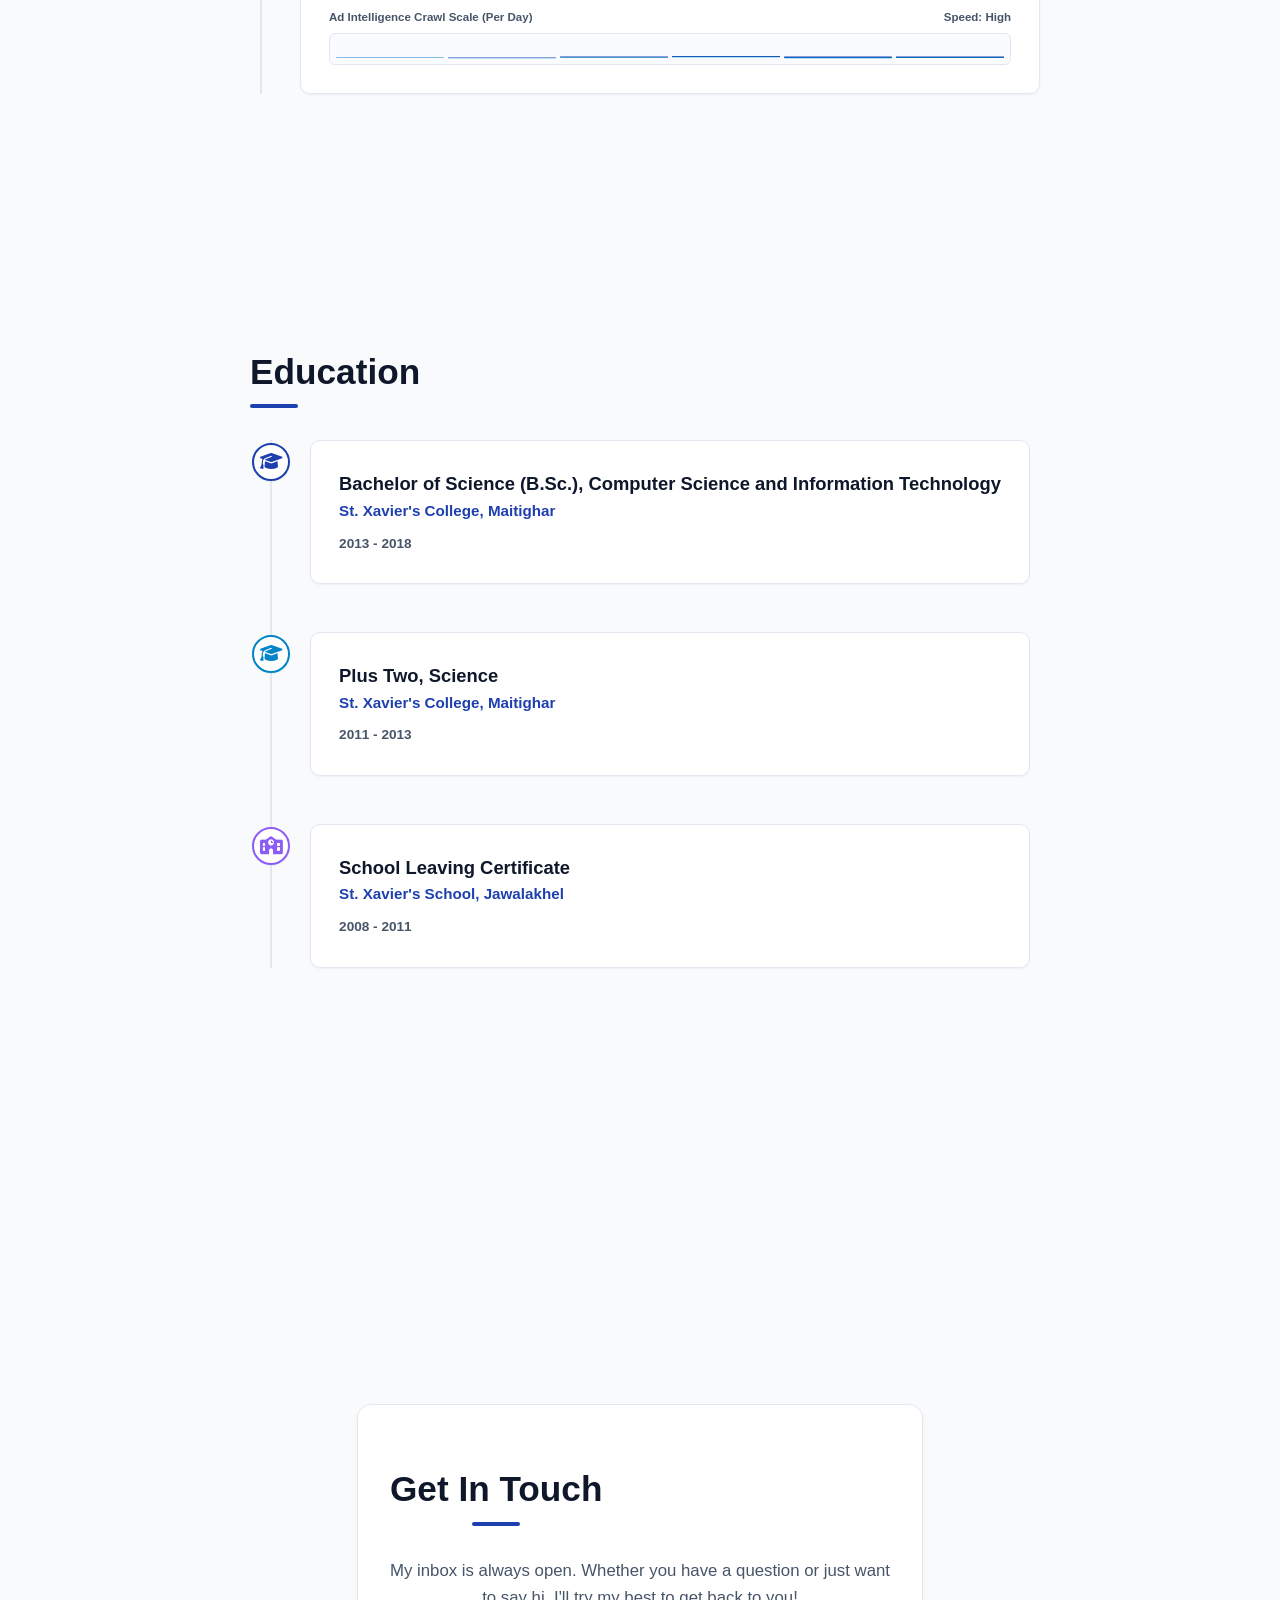
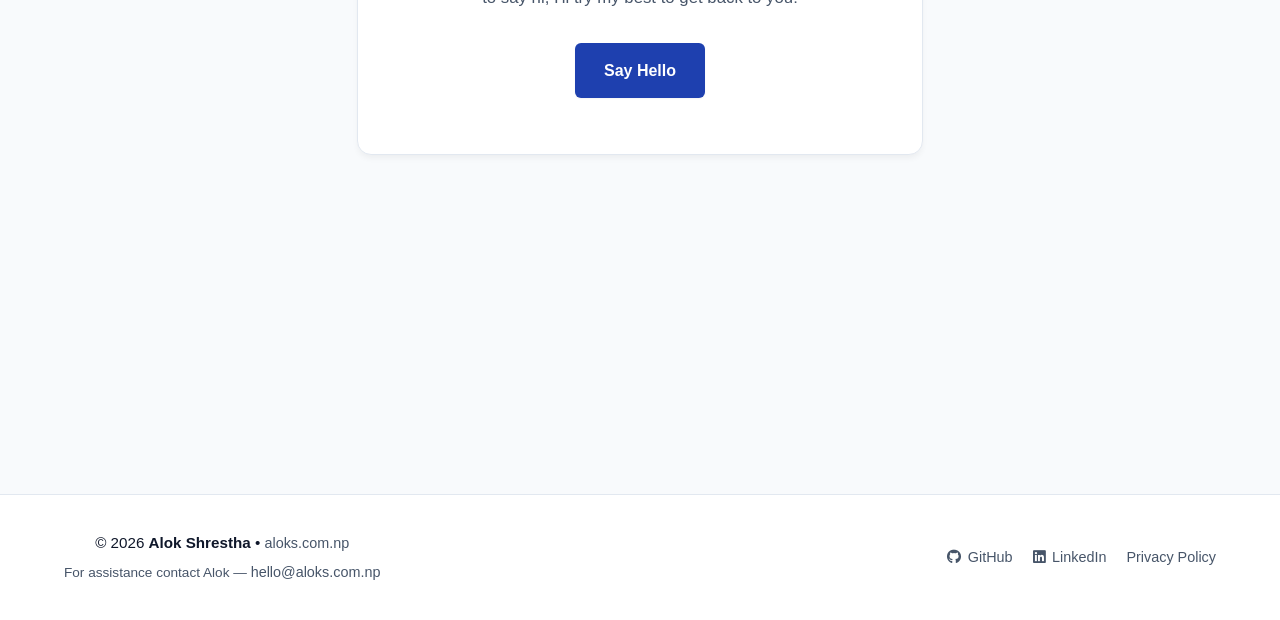
==== commit 58765213: "feat: add favicon.ico & SVG icon, clean main navbar across site, and add quick utility sub-navigatio" ====
--- a/index.html
+++ b/index.html
@@ -20,9 +20,9 @@
     <link rel="alternate" type="text/plain" href="llms.txt" title="LLM Context Prompt">
     <link rel="sitemap" type="application/xml" href="sitemap.xml">
 
-    <!-- PWA & Mobile Meta Tags -->
-    <link rel="manifest" href="/manifest.json">
-    <meta name="theme-color" content="#1e40af">
+    <!-- Favicon -->
+    <link rel="icon" type="image/svg+xml" href="assets/favicon.svg">
+    <link rel="shortcut icon" href="favicon.ico">
     <link rel="apple-touch-icon" href="https://github.com/aalooksth.png">
 
     <!-- Open Graph / Social Meta Tags -->
@@ -111,18 +111,13 @@
                 <li><a href="#projects">Projects</a></li>
                 <li><a href="#experience">Experience</a></li>
                 <li><a href="#education">Education</a></li>
+                <li><a href="utils/" style="font-weight: 700; color: var(--primary);">Utilities 🛠️</a></li>
                 <li class="dropdown">
-                    <a href="#" class="dropdown-toggle">Portals ▼</a>
+                    <a href="#" class="dropdown-toggle">More ▼</a>
                     <ul class="dropdown-menu">
-                        <li><a href="utils/" aria-label="Utilities">Utilities Hub</a></li>
-                        <li><a href="utils/laptop-migrator/" aria-label="Laptop Migration Hub">Laptop Migration Hub</a></li>
-                        <li><a href="utils/license-print-check/" aria-label="License Print Check">License Print Checker</a></li>
-                        <li><a href="utils/nepal-tax-calculator/" aria-label="Tax Calculator">Tax Calculator</a></li>
-                        <li><a href="utils/nepali-calendar/" aria-label="Nepali Calendar">Nepali Calendar</a></li>
-                        <li><a href="utils/meeting-dnd/" aria-label="Meeting DND Sign">Meeting DND Sign</a></li>
-                        <li><a href="https://blog.aloks.com.np" target="_blank" aria-label="Blog Subdomain">Blog</a></li>
-                        <li><a href="https://api.aloks.com.np" target="_blank" aria-label="API Subdomain">API Tester</a></li>
-                        <li><a href="https://connect.aloks.com.np" target="_blank" aria-label="Connect Subdomain">Connect</a></li>
+                        <li><a href="https://blog.aloks.com.np" target="_blank" aria-label="Blog Subdomain">Blog ↗</a></li>
+                        <li><a href="https://api.aloks.com.np" target="_blank" aria-label="API Subdomain">API Tester ↗</a></li>
+                        <li><a href="https://connect.aloks.com.np" target="_blank" aria-label="Connect Subdomain">Connect ↗</a></li>
                     </ul>
                 </li>
                 <li><a href="#contact" class="btn btn-outline">Contact</a></li>
--- a/css/styles.css
+++ b/css/styles.css
@@ -686,6 +686,48 @@
     align-items: center;
     gap: 0.4rem;
     margin-top: 0.4rem;
+}
+
+/* Reusable Utility Sub-Navigation Bar / Quick Strip */
+.utils-subnav {
+    display: flex;
+    align-items: center;
+    gap: 0.5rem;
+    overflow-x: auto;
+    padding: 0.6rem 0.75rem;
+    margin-bottom: 2rem;
+    background: var(--bg-surface);
+    border: 1px solid var(--border-color);
+    border-radius: var(--radius-md);
+    box-shadow: var(--shadow-sm);
+    scrollbar-width: thin;
+}
+
+.subnav-item {
+    padding: 0.45rem 0.95rem;
+    border-radius: var(--radius-sm);
+    font-size: 0.85rem;
+    font-weight: 600;
+    color: var(--text-muted);
+    text-decoration: none;
+    display: inline-flex;
+    align-items: center;
+    gap: 0.45rem;
+    white-space: nowrap;
+    transition: var(--transition);
+    border: 1px solid transparent;
+}
+
+.subnav-item:hover {
+    color: var(--primary);
+    background: var(--bg-subtle);
+}
+
+.subnav-item.active {
+    color: #ffffff;
+    background: var(--primary);
+    border-color: var(--primary);
+    box-shadow: 0 2px 8px rgba(30, 64, 175, 0.25);
 }
 
 /* Timeline Work & Education Visualizations */
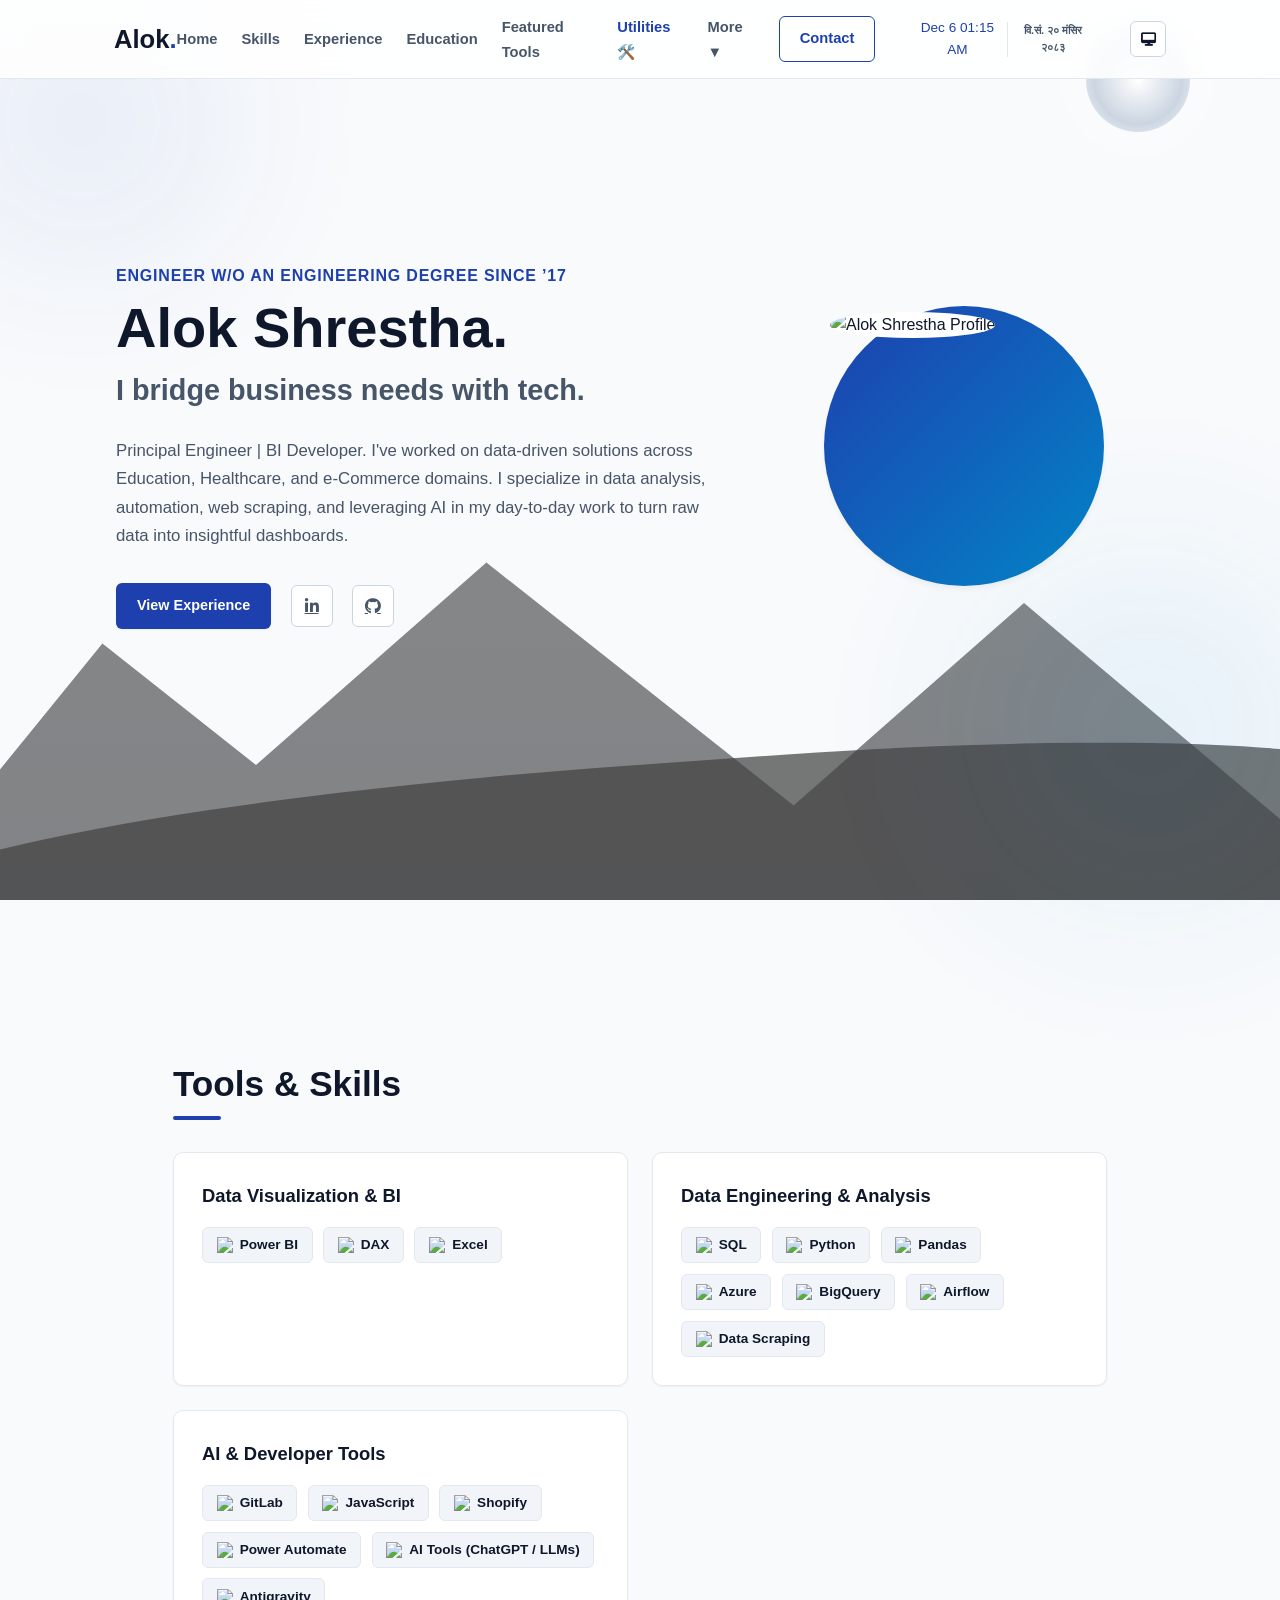
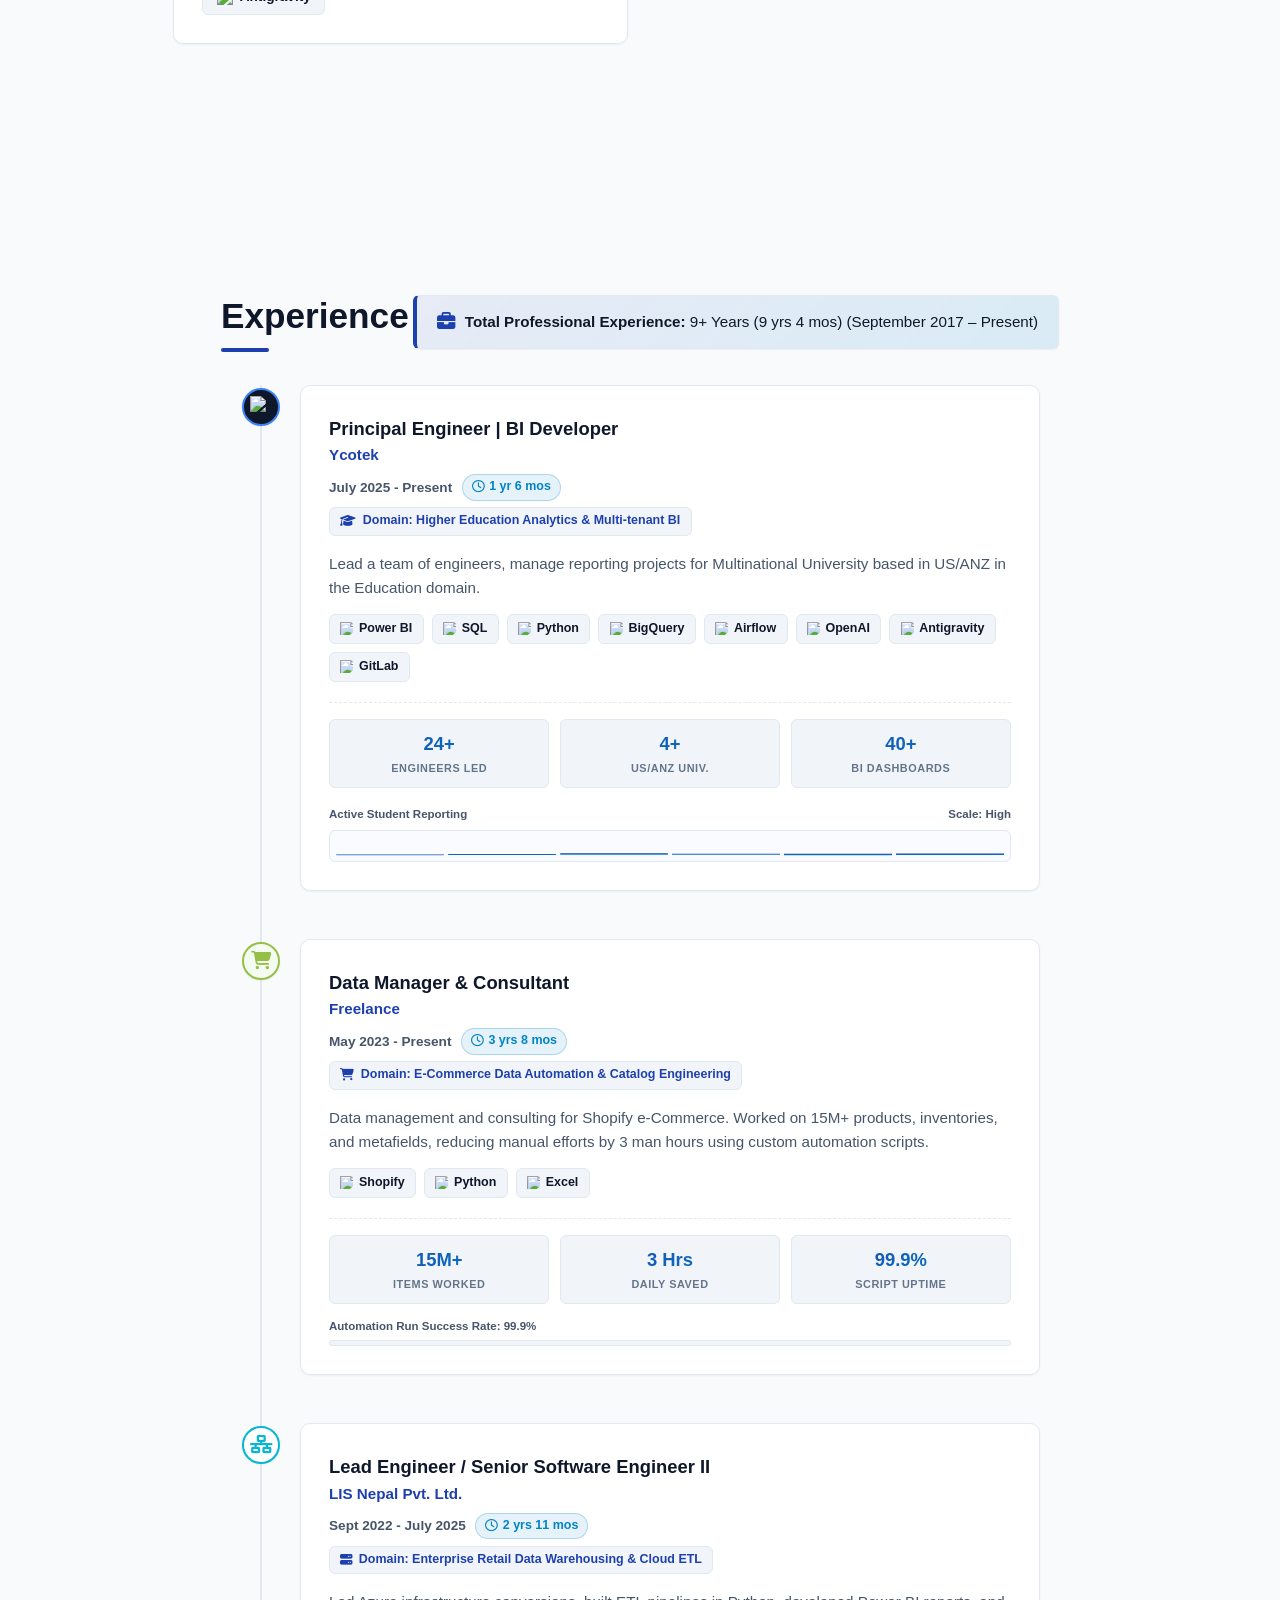
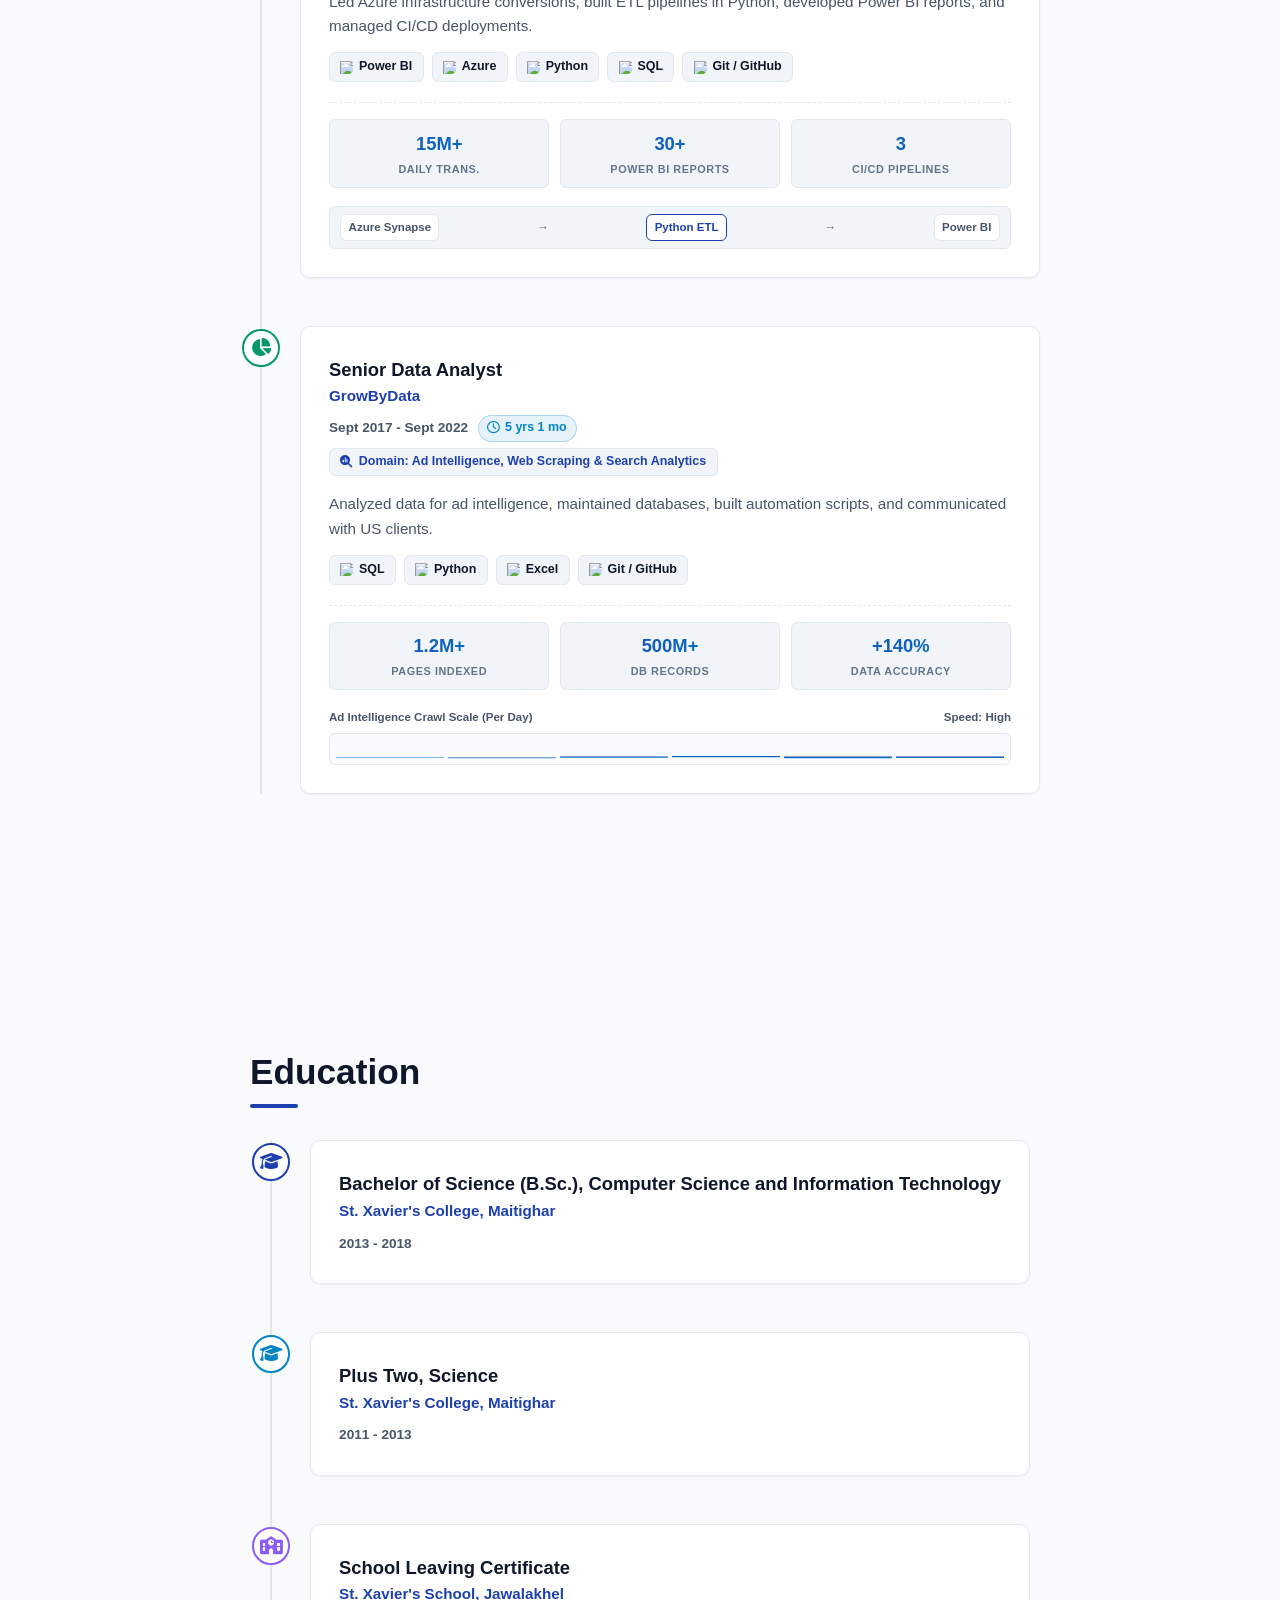
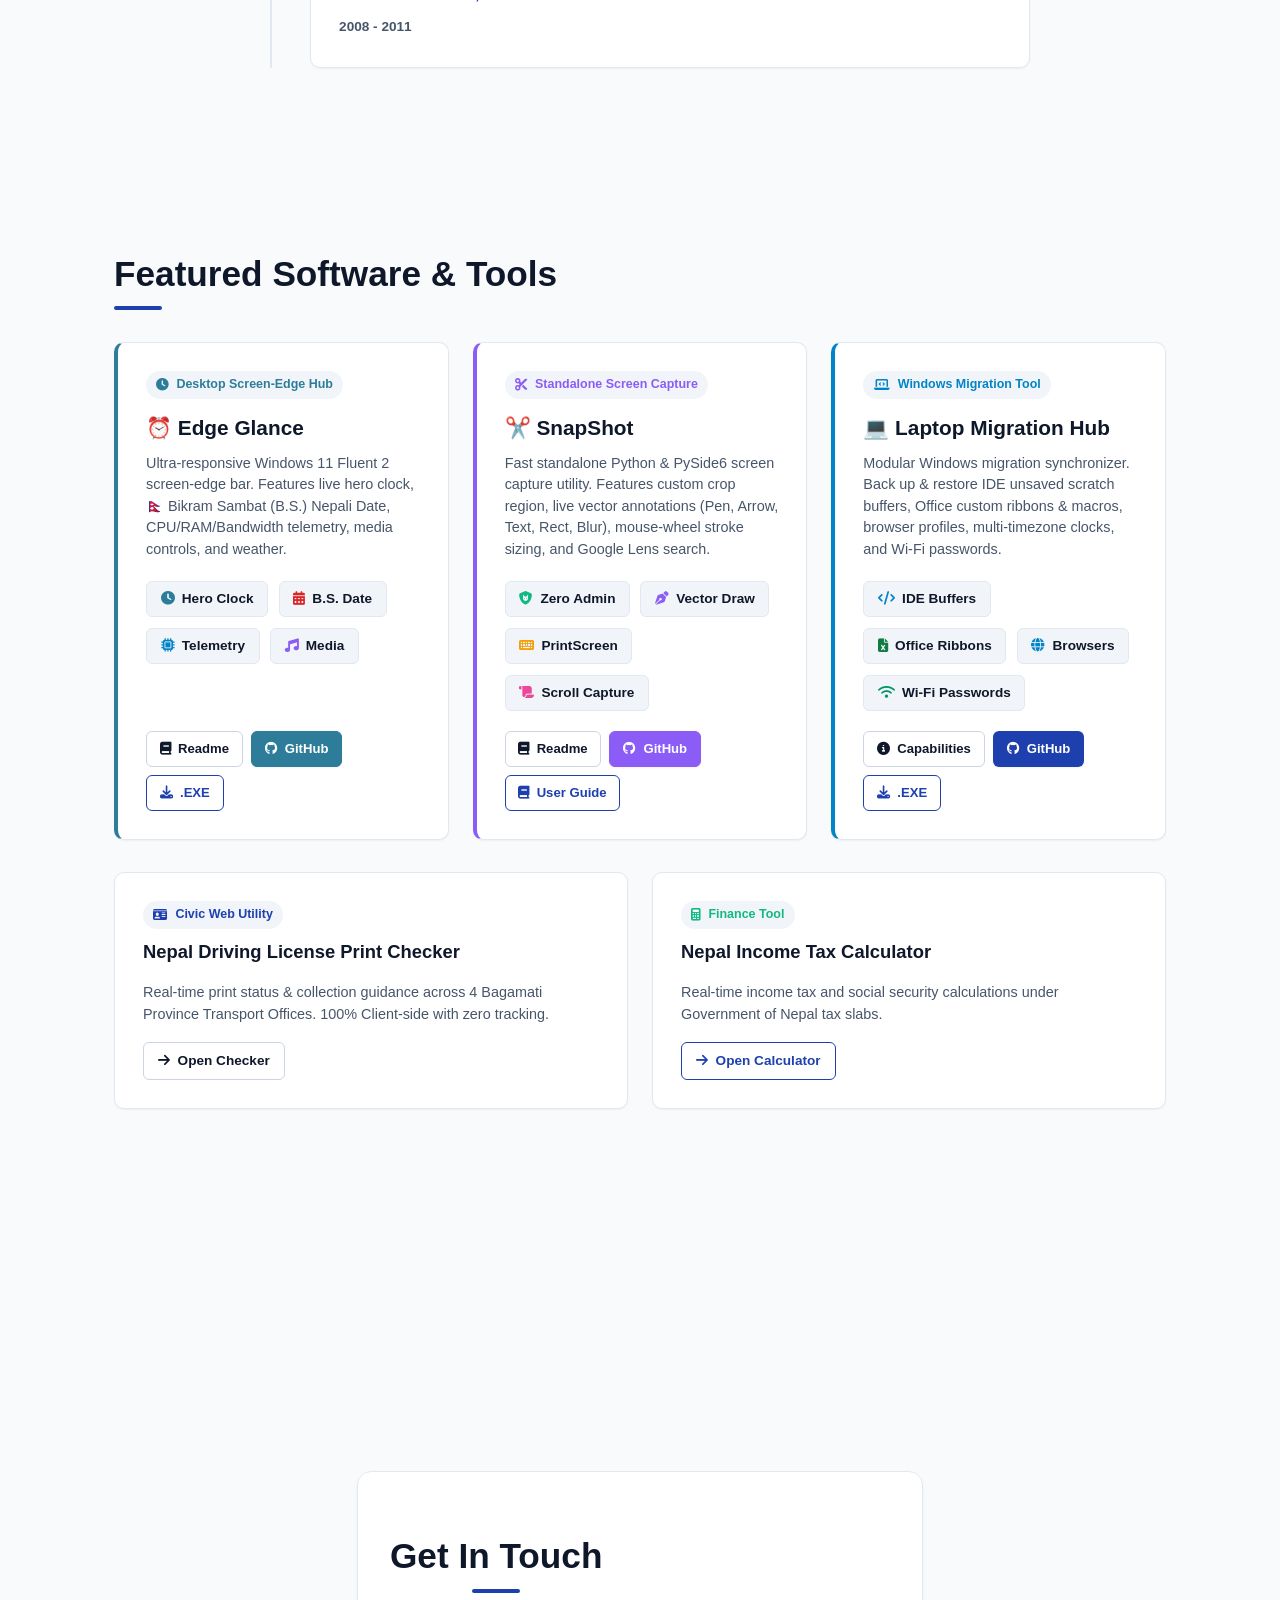
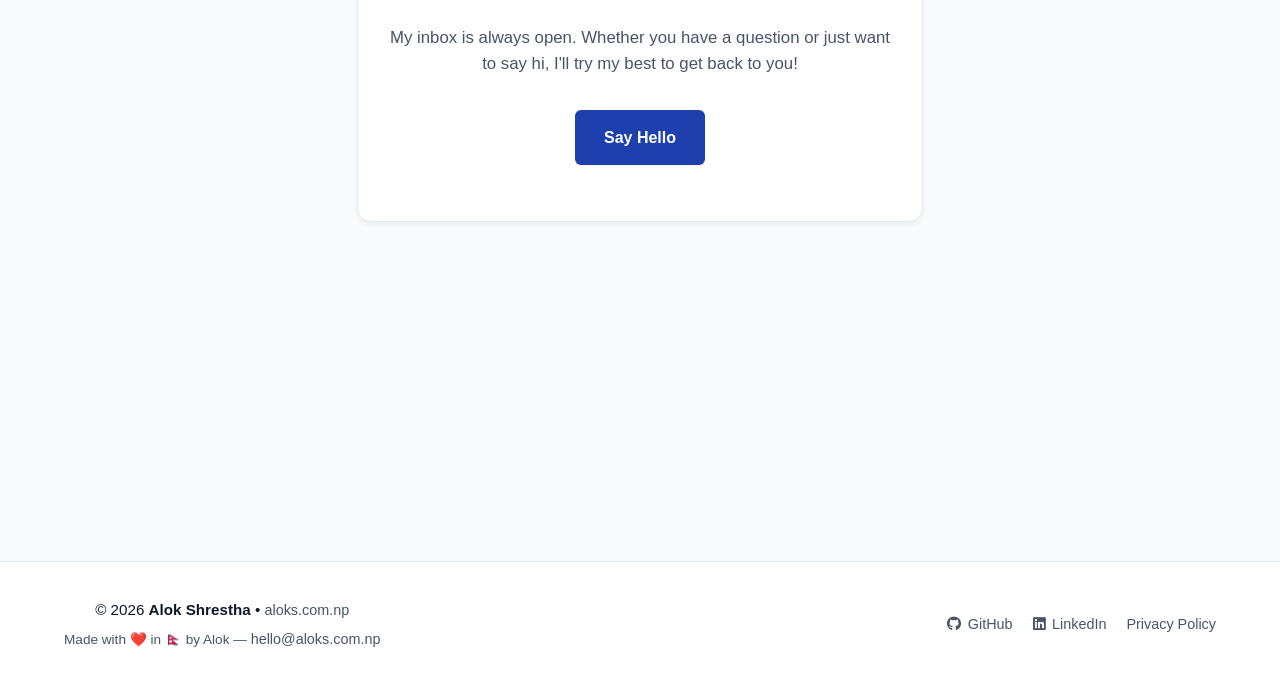
==== commit 6c145f68: "feat: mobile responsive navigation, PWA support, print optimization, and searchable utils hub" ====
--- a/index.html
+++ b/index.html
@@ -108,9 +108,9 @@
             <ul class="nav-links">
                 <li><a href="#home">Home</a></li>
                 <li><a href="#skills">Skills</a></li>
-                <li><a href="#projects">Projects</a></li>
                 <li><a href="#experience">Experience</a></li>
                 <li><a href="#education">Education</a></li>
+                <li><a href="#projects">Featured Tools</a></li>
                 <li><a href="utils/" style="font-weight: 700; color: var(--primary);">Utilities 🛠️</a></li>
                 <li class="dropdown">
                     <a href="#" class="dropdown-toggle">More ▼</a>
@@ -125,12 +125,25 @@
                     style="font-size: 0.85rem; font-weight: 600; color: var(--primary); text-align: center; margin: 0 1rem; display: flex; flex-direction: column; justify-content: center;">
                 </li>
 
-                <!-- Manual Theme Switcher Button -->
-                <li>
-                    <button type="button" id="themeToggleBtn" class="btn-icon" title="Toggle Theme">
-                        <i class="fa-solid fa-moon dark-icon"></i>
-                        <i class="fa-solid fa-sun light-icon"></i>
+                <!-- Intuitive Theme Switcher Dropdown -->
+                <li class="theme-dropdown-wrapper">
+                    <button type="button" id="themeToggleBtn" class="btn-icon" title="Theme Selector (Light ☀️ / System 💻 / Dark 🌑)">
+                        <i class="fa-solid fa-sun"></i>
                     </button>
+                    <div id="themeDropdownMenu" class="theme-dropdown-menu">
+                        <button type="button" class="theme-opt" data-mode="light">
+                            <span><i class="fa-solid fa-sun" style="color: #f59e0b;"></i> Light ☀️</span>
+                            <i class="fa-solid fa-check check-mark"></i>
+                        </button>
+                        <button type="button" class="theme-opt" data-mode="auto">
+                            <span><i class="fa-solid fa-desktop" style="color: #0284c7;"></i> System 💻</span>
+                            <i class="fa-solid fa-check check-mark"></i>
+                        </button>
+                        <button type="button" class="theme-opt" data-mode="dark">
+                            <span><i class="fa-solid fa-moon" style="color: #8b5cf6;"></i> Dark 🌑</span>
+                            <i class="fa-solid fa-check check-mark"></i>
+                        </button>
+                    </div>
                 </li>
             </ul>
 
@@ -239,70 +252,7 @@
             </div>
         </section>
 
-        <!-- Featured Software & Open Source Projects Section -->
-        <section id="projects" class="skills" style="padding-top: 1rem;">
-            <div class="container">
-                <h2 class="section-title">Featured Software & Tools</h2>
-                
-                <!-- Project 1: Laptop Migration Hub -->
-                <div class="skill-category" style="margin-bottom: 2rem; border-left: 4px solid #0284c7; background: var(--card-bg);">
-                    <div style="display: flex; justify-content: space-between; align-items: flex-start; flex-wrap: wrap; gap: 1rem;">
-                        <div style="flex: 1; min-width: 280px;">
-                            <div style="display: inline-flex; align-items: center; gap: 0.5rem; background: var(--bg-subtle); padding: 0.25rem 0.65rem; border-radius: 9999px; font-size: 0.78rem; font-weight: 700; color: #0284c7; margin-bottom: 0.5rem;">
-                                <i class="fa-solid fa-laptop-code"></i> Open Source Windows Migration Utility
-                            </div>
-                            <h3 style="font-size: 1.35rem; font-weight: 800; color: var(--text-color); margin-bottom: 0.4rem;">💻 Laptop Migration Hub</h3>
-                            <p style="color: var(--text-muted); font-size: 0.92rem; line-height: 1.6; max-width: 780px;">
-                                An intelligent, modular Windows migration and configuration synchronizer. Back up and restore developer environments, dotfiles, shell configs, multiple timezone clocks, Wi-Fi network passwords, Chrome/Edge/Firefox browser profiles, Antigravity AI / VS Code / Notepad++ unsaved buffers, and Microsoft Office (Excel/Word) custom ribbons & macros.
-                            </p>
-                        </div>
-                        <div style="display: flex; gap: 0.65rem; flex-wrap: wrap; align-items: center;">
-                            <a href="utils/laptop-migrator/" class="btn btn-secondary" style="padding: 0.45rem 0.95rem; font-size: 0.85rem;"><i class="fa-solid fa-circle-info"></i> Capabilities</a>
-                            <a href="https://github.com/aalooksth/laptop-migrator" target="_blank" class="btn btn-primary" style="padding: 0.45rem 0.95rem; font-size: 0.85rem;"><i class="fa-brands fa-github"></i> GitHub</a>
-                            <a href="https://github.com/aalooksth/laptop-migrator/releases" target="_blank" class="btn btn-outline" style="padding: 0.45rem 0.95rem; font-size: 0.85rem;"><i class="fa-solid fa-download"></i> .EXE</a>
-                        </div>
-                    </div>
-
-                    <!-- Capability Badges -->
-                    <div class="tech-stack" style="margin-top: 1.25rem;">
-                        <span class="skill-item"><i class="fa-solid fa-code" style="color: #0284c7;"></i> IDE Unsaved Buffers & Hot Exits</span>
-                        <span class="skill-item"><i class="fa-solid fa-file-excel" style="color: #107c41;"></i> Office Ribbon Tabs & Macros</span>
-                        <span class="skill-item"><i class="fa-solid fa-globe" style="color: #0284c7;"></i> Multi-Profile Browsers</span>
-                        <span class="skill-item"><i class="fa-solid fa-clock" style="color: #f59e0b;"></i> Multi-Timezone Clocks</span>
-                        <span class="skill-item"><i class="fa-solid fa-wifi" style="color: #059669;"></i> Wi-Fi Profiles</span>
-                        <span class="skill-item"><i class="fa-solid fa-terminal" style="color: #6366f1;"></i> Dotfiles & CLIs</span>
-                        <span class="skill-item"><i class="fa-solid fa-box" style="color: #8b5cf6;"></i> Winget Manifest</span>
-                        <span class="skill-item"><i class="fa-solid fa-shield-halved" style="color: #10b981;"></i> 100% Offline & File Logs</span>
-                    </div>
-                </div>
-
-                <div class="skills-container" style="margin-top: 1rem;">
-                    <!-- Project 2 -->
-                    <div class="skill-category">
-                        <div style="display: inline-flex; align-items: center; gap: 0.5rem; background: var(--bg-subtle); padding: 0.25rem 0.65rem; border-radius: 9999px; font-size: 0.78rem; font-weight: 700; color: var(--primary); margin-bottom: 0.5rem;">
-                            <i class="fa-solid fa-id-card"></i> Civic Web Utility
-                        </div>
-                        <h3>Nepal Driving License Print Checker</h3>
-                        <p style="color: var(--text-muted); font-size: 0.9rem; line-height: 1.5; margin-bottom: 1rem;">
-                            Real-time print status & collection guidance across 4 Bagamati Province Transport Offices. 100% Client-side with zero tracking.
-                        </p>
-                        <a href="utils/license-print-check/" class="btn btn-secondary" style="padding: 0.45rem 0.9rem; font-size: 0.85rem;"><i class="fa-solid fa-arrow-right"></i> Open Checker</a>
-                    </div>
-
-                    <!-- Project 3 -->
-                    <div class="skill-category">
-                        <div style="display: inline-flex; align-items: center; gap: 0.5rem; background: var(--bg-subtle); padding: 0.25rem 0.65rem; border-radius: 9999px; font-size: 0.78rem; font-weight: 700; color: #10b981; margin-bottom: 0.5rem;">
-                            <i class="fa-solid fa-calculator"></i> Finance Tool
-                        </div>
-                        <h3>Nepal Income Tax Calculator</h3>
-                        <p style="color: var(--text-muted); font-size: 0.9rem; line-height: 1.5; margin-bottom: 1rem;">
-                            Real-time income tax and social security calculations under Government of Nepal tax slabs.
-                        </p>
-                        <a href="utils/nepal-tax-calculator/" class="btn btn-outline" style="padding: 0.45rem 0.9rem; font-size: 0.85rem;"><i class="fa-solid fa-arrow-right"></i> Open Calculator</a>
-                    </div>
-                </div>
-            </div>
-        </section>
+
 
         <!-- Experience Section -->
         <section id="experience" class="experience">
@@ -641,6 +591,114 @@
             </div>
         </section>
 
+        <!-- Featured Software & Open Source Projects Section -->
+        <section id="projects" class="skills" style="padding-top: 1rem;">
+            <div class="container">
+                <h2 class="section-title">Featured Software & Tools</h2>
+                
+                <!-- 3-Column Grid Row for Desktop Hub, Screen Capture & Migration Hub -->
+                <div style="display: grid; grid-template-columns: repeat(auto-fit, minmax(290px, 1fr)); gap: 1.5rem; margin-bottom: 2rem;">
+                    <!-- Project 1: Edge Glance -->
+                    <div class="skill-category" style="display: flex; flex-direction: column; justify-content: space-between; border-left: 4px solid #2d7d9a; background: var(--card-bg);">
+                        <div>
+                            <div style="display: inline-flex; align-items: center; gap: 0.5rem; background: var(--bg-subtle); padding: 0.25rem 0.65rem; border-radius: 9999px; font-size: 0.78rem; font-weight: 700; color: #2d7d9a; margin-bottom: 0.75rem;">
+                                <i class="fa-solid fa-clock"></i> Desktop Screen-Edge Hub
+                            </div>
+                            <h3 style="font-size: 1.3rem; font-weight: 800; color: var(--text-color); margin-bottom: 0.5rem;">⏰ Edge Glance</h3>
+                            <p style="color: var(--text-muted); font-size: 0.9rem; line-height: 1.5; margin-bottom: 1.25rem;">
+                                Ultra-responsive Windows 11 Fluent 2 screen-edge bar. Features live hero clock, 🇳🇵 Bikram Sambat (B.S.) Nepali Date, CPU/RAM/Bandwidth telemetry, media controls, and weather.
+                            </p>
+                            <div class="tech-stack" style="margin-bottom: 1.25rem;">
+                                <span class="skill-item"><i class="fa-solid fa-clock" style="color: #2d7d9a;"></i> Hero Clock</span>
+                                <span class="skill-item"><i class="fa-solid fa-calendar-days" style="color: #dc2626;"></i> B.S. Date</span>
+                                <span class="skill-item"><i class="fa-solid fa-microchip" style="color: #0284c7;"></i> Telemetry</span>
+                                <span class="skill-item"><i class="fa-solid fa-music" style="color: #8b5cf6;"></i> Media</span>
+                            </div>
+                        </div>
+                        <div style="display: flex; gap: 0.5rem; flex-wrap: wrap;">
+                            <a href="https://github.com/aalooksth/edge-glance#readme" target="_blank" class="btn btn-secondary" style="padding: 0.4rem 0.8rem; font-size: 0.82rem;"><i class="fa-solid fa-book"></i> Readme</a>
+                            <a href="https://github.com/aalooksth/edge-glance" target="_blank" class="btn btn-primary" style="padding: 0.4rem 0.8rem; font-size: 0.82rem; background: #2d7d9a; border-color: #2d7d9a;"><i class="fa-brands fa-github"></i> GitHub</a>
+                            <a href="https://github.com/aalooksth/edge-glance/releases" target="_blank" class="btn btn-outline" style="padding: 0.4rem 0.8rem; font-size: 0.82rem;"><i class="fa-solid fa-download"></i> .EXE</a>
+                        </div>
+                    </div>
+
+                    <!-- Project 2: SnapShot -->
+                    <div class="skill-category" style="display: flex; flex-direction: column; justify-content: space-between; border-left: 4px solid #8b5cf6; background: var(--card-bg);">
+                        <div>
+                            <div style="display: inline-flex; align-items: center; gap: 0.5rem; background: var(--bg-subtle); padding: 0.25rem 0.65rem; border-radius: 9999px; font-size: 0.78rem; font-weight: 700; color: #8b5cf6; margin-bottom: 0.75rem;">
+                                <i class="fa-solid fa-scissors"></i> Standalone Screen Capture
+                            </div>
+                            <h3 style="font-size: 1.3rem; font-weight: 800; color: var(--text-color); margin-bottom: 0.5rem;">✂️ SnapShot</h3>
+                            <p style="color: var(--text-muted); font-size: 0.9rem; line-height: 1.5; margin-bottom: 1.25rem;">
+                                Fast standalone Python & PySide6 screen capture utility. Features custom crop region, live vector annotations (Pen, Arrow, Text, Rect, Blur), mouse-wheel stroke sizing, and Google Lens search.
+                            </p>
+                            <div class="tech-stack" style="margin-bottom: 1.25rem;">
+                                <span class="skill-item"><i class="fa-solid fa-shield-cat" style="color: #10b981;"></i> Zero Admin</span>
+                                <span class="skill-item"><i class="fa-solid fa-pen-nib" style="color: #8b5cf6;"></i> Vector Draw</span>
+                                <span class="skill-item"><i class="fa-solid fa-keyboard" style="color: #f59e0b;"></i> PrintScreen</span>
+                                <span class="skill-item"><i class="fa-solid fa-scroll" style="color: #ec4899;"></i> Scroll Capture</span>
+                            </div>
+                        </div>
+                        <div style="display: flex; gap: 0.5rem; flex-wrap: wrap;">
+                            <a href="https://github.com/aalooksth/snap-shot#readme" target="_blank" class="btn btn-secondary" style="padding: 0.4rem 0.8rem; font-size: 0.82rem;"><i class="fa-solid fa-book"></i> Readme</a>
+                            <a href="https://github.com/aalooksth/snap-shot" target="_blank" class="btn btn-primary" style="padding: 0.4rem 0.8rem; font-size: 0.82rem; background: #8b5cf6; border-color: #8b5cf6;"><i class="fa-brands fa-github"></i> GitHub</a>
+                            <a href="https://github.com/aalooksth/snap-shot/blob/main/USER_GUIDE.md" target="_blank" class="btn btn-outline" style="padding: 0.4rem 0.8rem; font-size: 0.82rem;"><i class="fa-solid fa-book"></i> User Guide</a>
+                        </div>
+                    </div>
+
+                    <!-- Project 3: Laptop Migration Hub -->
+                    <div class="skill-category" style="display: flex; flex-direction: column; justify-content: space-between; border-left: 4px solid #0284c7; background: var(--card-bg);">
+                        <div>
+                            <div style="display: inline-flex; align-items: center; gap: 0.5rem; background: var(--bg-subtle); padding: 0.25rem 0.65rem; border-radius: 9999px; font-size: 0.78rem; font-weight: 700; color: #0284c7; margin-bottom: 0.75rem;">
+                                <i class="fa-solid fa-laptop-code"></i> Windows Migration Tool
+                            </div>
+                            <h3 style="font-size: 1.3rem; font-weight: 800; color: var(--text-color); margin-bottom: 0.5rem;">💻 Laptop Migration Hub</h3>
+                            <p style="color: var(--text-muted); font-size: 0.9rem; line-height: 1.5; margin-bottom: 1.25rem;">
+                                Modular Windows migration synchronizer. Back up & restore IDE unsaved scratch buffers, Office custom ribbons & macros, browser profiles, multi-timezone clocks, and Wi-Fi passwords.
+                            </p>
+                            <div class="tech-stack" style="margin-bottom: 1.25rem;">
+                                <span class="skill-item"><i class="fa-solid fa-code" style="color: #0284c7;"></i> IDE Buffers</span>
+                                <span class="skill-item"><i class="fa-solid fa-file-excel" style="color: #107c41;"></i> Office Ribbons</span>
+                                <span class="skill-item"><i class="fa-solid fa-globe" style="color: #0284c7;"></i> Browsers</span>
+                                <span class="skill-item"><i class="fa-solid fa-wifi" style="color: #059669;"></i> Wi-Fi Passwords</span>
+                            </div>
+                        </div>
+                        <div style="display: flex; gap: 0.5rem; flex-wrap: wrap;">
+                            <a href="utils/laptop-migrator/" class="btn btn-secondary" style="padding: 0.4rem 0.8rem; font-size: 0.82rem;"><i class="fa-solid fa-circle-info"></i> Capabilities</a>
+                            <a href="https://github.com/aalooksth/laptop-migrator" target="_blank" class="btn btn-primary" style="padding: 0.4rem 0.8rem; font-size: 0.82rem;"><i class="fa-brands fa-github"></i> GitHub</a>
+                            <a href="https://github.com/aalooksth/laptop-migrator/releases" target="_blank" class="btn btn-outline" style="padding: 0.4rem 0.8rem; font-size: 0.82rem;"><i class="fa-solid fa-download"></i> .EXE</a>
+                        </div>
+                    </div>
+                </div>
+
+                <div class="skills-container" style="margin-top: 1rem;">
+                    <!-- Project 4 -->
+                    <div class="skill-category">
+                        <div style="display: inline-flex; align-items: center; gap: 0.5rem; background: var(--bg-subtle); padding: 0.25rem 0.65rem; border-radius: 9999px; font-size: 0.78rem; font-weight: 700; color: var(--primary); margin-bottom: 0.5rem;">
+                            <i class="fa-solid fa-id-card"></i> Civic Web Utility
+                        </div>
+                        <h3>Nepal Driving License Print Checker</h3>
+                        <p style="color: var(--text-muted); font-size: 0.9rem; line-height: 1.5; margin-bottom: 1rem;">
+                            Real-time print status & collection guidance across 4 Bagamati Province Transport Offices. 100% Client-side with zero tracking.
+                        </p>
+                        <a href="utils/license-print-check/" class="btn btn-secondary" style="padding: 0.45rem 0.9rem; font-size: 0.85rem;"><i class="fa-solid fa-arrow-right"></i> Open Checker</a>
+                    </div>
+
+                    <!-- Project 5 -->
+                    <div class="skill-category">
+                        <div style="display: inline-flex; align-items: center; gap: 0.5rem; background: var(--bg-subtle); padding: 0.25rem 0.65rem; border-radius: 9999px; font-size: 0.78rem; font-weight: 700; color: #10b981; margin-bottom: 0.5rem;">
+                            <i class="fa-solid fa-calculator"></i> Finance Tool
+                        </div>
+                        <h3>Nepal Income Tax Calculator</h3>
+                        <p style="color: var(--text-muted); font-size: 0.9rem; line-height: 1.5; margin-bottom: 1rem;">
+                            Real-time income tax and social security calculations under Government of Nepal tax slabs.
+                        </p>
+                        <a href="utils/nepal-tax-calculator/" class="btn btn-outline" style="padding: 0.45rem 0.9rem; font-size: 0.85rem;"><i class="fa-solid fa-arrow-right"></i> Open Calculator</a>
+                    </div>
+                </div>
+            </div>
+        </section>
+
         <!-- Contact Section -->
         <section id="contact" class="contact">
             <div class="container">
@@ -660,7 +718,7 @@
         <div class="container footer-container">
             <div class="footer-left">
                 <p class="footer-copy">&copy; 2026 <strong>Alok Shrestha</strong> &bull; <a href="https://aloks.com.np" class="footer-link">aloks.com.np</a></p>
-                <p class="footer-help">For assistance contact Alok &mdash; <a href="mailto:hello@aloks.com.np" class="footer-link">hello@aloks.com.np</a></p>
+                <p class="footer-help">Made with ❤️ in 🇳🇵 by Alok &mdash; <a href="mailto:hello@aloks.com.np" class="footer-link">hello@aloks.com.np</a></p>
             </div>
             <div class="footer-right">
                 <a href="https://github.com/aalooksth" target="_blank" class="footer-link" title="GitHub"><i class="fa-brands fa-github"></i> GitHub</a>
--- a/css/styles.css
+++ b/css/styles.css
@@ -151,7 +151,7 @@
     background: var(--navbar-bg);
     backdrop-filter: blur(12px);
     -webkit-backdrop-filter: blur(12px);
-    z-index: 1000;
+    z-index: 1010;
     border-bottom: 1px solid var(--border-color);
     padding: 0.85rem 0;
     transition: var(--transition);
@@ -245,7 +245,11 @@
     color: var(--primary);
 }
 
-/* Theme Toggle Button */
+/* Theme Switcher & Dropdown */
+.theme-dropdown-wrapper {
+    position: relative;
+}
+
 .btn-icon {
     width: 36px;
     height: 36px;
@@ -264,22 +268,88 @@
     background-color: var(--bg-subtle);
 }
 
-body.dark-theme .light-icon { display: block; }
-body.dark-theme .dark-icon { display: none; }
-body.light-theme .light-icon { display: none; }
-body.light-theme .dark-icon { display: block; }
+.theme-dropdown-menu {
+    position: absolute;
+    top: calc(100% + 8px);
+    right: 0;
+    background: var(--card-bg);
+    border: 1px solid var(--border-strong);
+    border-radius: var(--radius-sm);
+    padding: 0.4rem;
+    display: none;
+    flex-direction: column;
+    gap: 0.25rem;
+    box-shadow: var(--shadow-md);
+    z-index: 1005;
+    min-width: 145px;
+}
+
+.theme-dropdown-menu.show {
+    display: flex;
+}
+
+.theme-opt {
+    background: transparent;
+    border: none;
+    padding: 0.5rem 0.75rem;
+    font-size: 0.85rem;
+    font-weight: 600;
+    color: var(--text-color);
+    border-radius: var(--radius-sm);
+    cursor: pointer;
+    display: flex;
+    align-items: center;
+    justify-content: space-between;
+    gap: 0.5rem;
+    text-align: left;
+    transition: var(--transition);
+    width: 100%;
+}
+
+.theme-opt:hover, .theme-opt.active {
+    background: var(--bg-subtle);
+    color: var(--primary);
+}
+
+.theme-opt .check-mark {
+    display: none;
+    font-size: 0.75rem;
+}
+
+.theme-opt.active .check-mark {
+    display: inline-block;
+}
 
 .hamburger {
     display: none;
     cursor: pointer;
+    z-index: 1003;
+    position: relative;
+    padding: 0.25rem;
+    background: transparent;
+    border: none;
 }
 
 .hamburger div {
     width: 24px;
-    height: 2px;
+    height: 2.5px;
     background-color: var(--text-color);
-    margin: 5px;
-    transition: var(--transition);
+    margin: 4px 0;
+    transition: var(--transition);
+    border-radius: 2px;
+}
+
+/* Hamburger to X Morph Animation */
+.hamburger.toggle .line1 {
+    transform: rotate(-45deg) translate(-5px, 5px);
+}
+
+.hamburger.toggle .line2 {
+    opacity: 0;
+}
+
+.hamburger.toggle .line3 {
+    transform: rotate(45deg) translate(-5px, -5px);
 }
 
 /* Buttons */
@@ -983,25 +1053,51 @@
 }
 
 @media (max-width: 768px) {
+    .hamburger {
+        display: flex !important;
+        flex-direction: column;
+        justify-content: center;
+        align-items: center;
+        width: 38px;
+        height: 38px;
+    }
+
     .nav-links {
         position: fixed;
         top: 64px;
         right: -100%;
-        width: 80%;
-        max-width: 300px;
+        width: 85%;
+        max-width: 320px;
         height: calc(100vh - 64px);
-        background: var(--nav-mobile-bg);
+        background: var(--card-bg);
         border-left: 1px solid var(--border-color);
         flex-direction: column;
         align-items: flex-start;
-        padding: 2rem;
-        gap: 1.5rem;
-        transition: var(--transition);
+        padding: 1.5rem;
+        gap: 1.1rem;
+        transition: right 0.3s cubic-bezier(0.4, 0, 0.2, 1);
         box-shadow: var(--shadow-lg);
+        z-index: 1008 !important;
+        overflow-y: auto !important;
     }
     
     .nav-links.active {
         right: 0;
+    }
+
+    .nav-links li {
+        width: 100%;
+    }
+
+    .nav-links a {
+        display: block;
+        font-size: 1rem;
+        padding: 0.35rem 0;
+        width: 100%;
+    }
+
+    .dropdown {
+        width: 100%;
     }
     
     .dropdown-menu {
@@ -1011,17 +1107,26 @@
         transform: none;
         box-shadow: none;
         border: none;
-        background: transparent;
-        padding-left: 1rem;
+        background: var(--bg-subtle);
+        border-radius: var(--radius-sm);
+        margin-top: 0.5rem;
+        padding: 0.5rem 1rem;
         display: none;
+        flex-direction: column;
+        gap: 0.5rem;
+        width: 100%;
     }
     
     .dropdown.active .dropdown-menu {
-        display: block;
-    }
-    
-    .hamburger {
-        display: block;
+        display: flex !important;
+    }
+
+    .theme-dropdown-menu {
+        position: relative;
+        top: 0;
+        right: 0;
+        width: 100%;
+        margin-top: 0.5rem;
     }
 
     .section-title {
@@ -1414,4 +1519,83 @@
         align-items: flex-start;
         gap: 1rem;
     }
-}
+    .nav-links {
+        z-index: 1002 !important;
+        overflow-y: auto !important;
+    }
+}
+
+/* Mobile Nav Backdrop Overlay */
+.nav-backdrop {
+    position: fixed;
+    top: 64px;
+    left: 0;
+    width: 100vw;
+    height: calc(100vh - 64px);
+    background: rgba(0, 0, 0, 0.4);
+    z-index: 1005;
+    opacity: 0;
+    visibility: hidden;
+    transition: var(--transition);
+}
+
+.nav-backdrop.active {
+    opacity: 1;
+    visibility: visible;
+}
+
+/* Print-Friendly Styles */
+@media print {
+    .navbar,
+    .hamburger,
+    .site-footer,
+    #three-canvas,
+    #seasonal-top,
+    #seasonal-bottom,
+    .blob,
+    .utils-subnav,
+    .search-filter-container,
+    .btn,
+    .btn-icon,
+    .next-event-banner,
+    .month-strip,
+    .cal-controls,
+    .theme-dropdown-menu,
+    .nav-backdrop {
+        display: none !important;
+    }
+
+    body {
+        background: #ffffff !important;
+        color: #000000 !important;
+        font-size: 11pt !important;
+        margin: 0 !important;
+        padding: 0 !important;
+    }
+
+    .utils-container,
+    .page-container,
+    .container {
+        padding: 0 !important;
+        margin: 0 !important;
+        max-width: 100% !important;
+        width: 100% !important;
+    }
+
+    .util-card,
+    .skill-category,
+    .feature-card,
+    .contact-card,
+    .calendar-container {
+        border: 1px solid #cbd5e1 !important;
+        box-shadow: none !important;
+        background: #ffffff !important;
+        color: #000000 !important;
+        page-break-inside: avoid;
+    }
+
+    a {
+        text-decoration: none !important;
+        color: #000000 !important;
+    }
+}
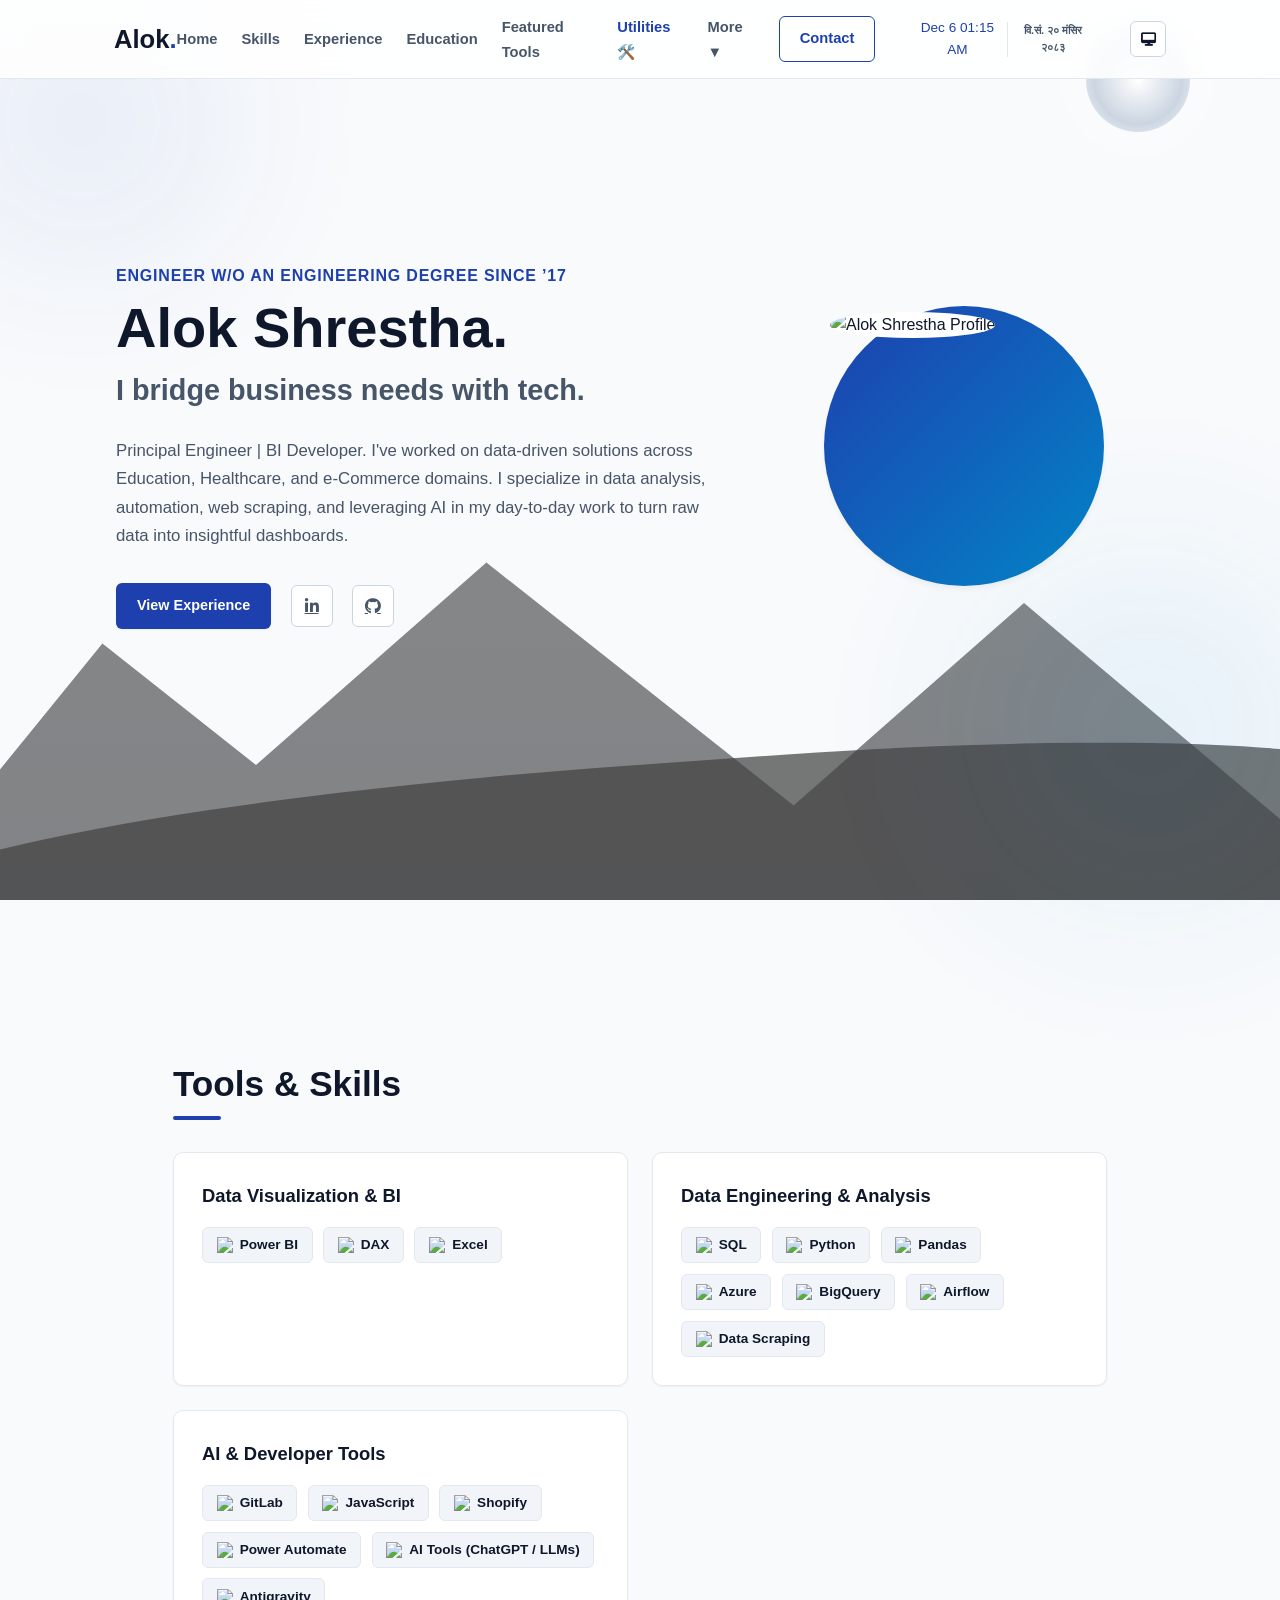
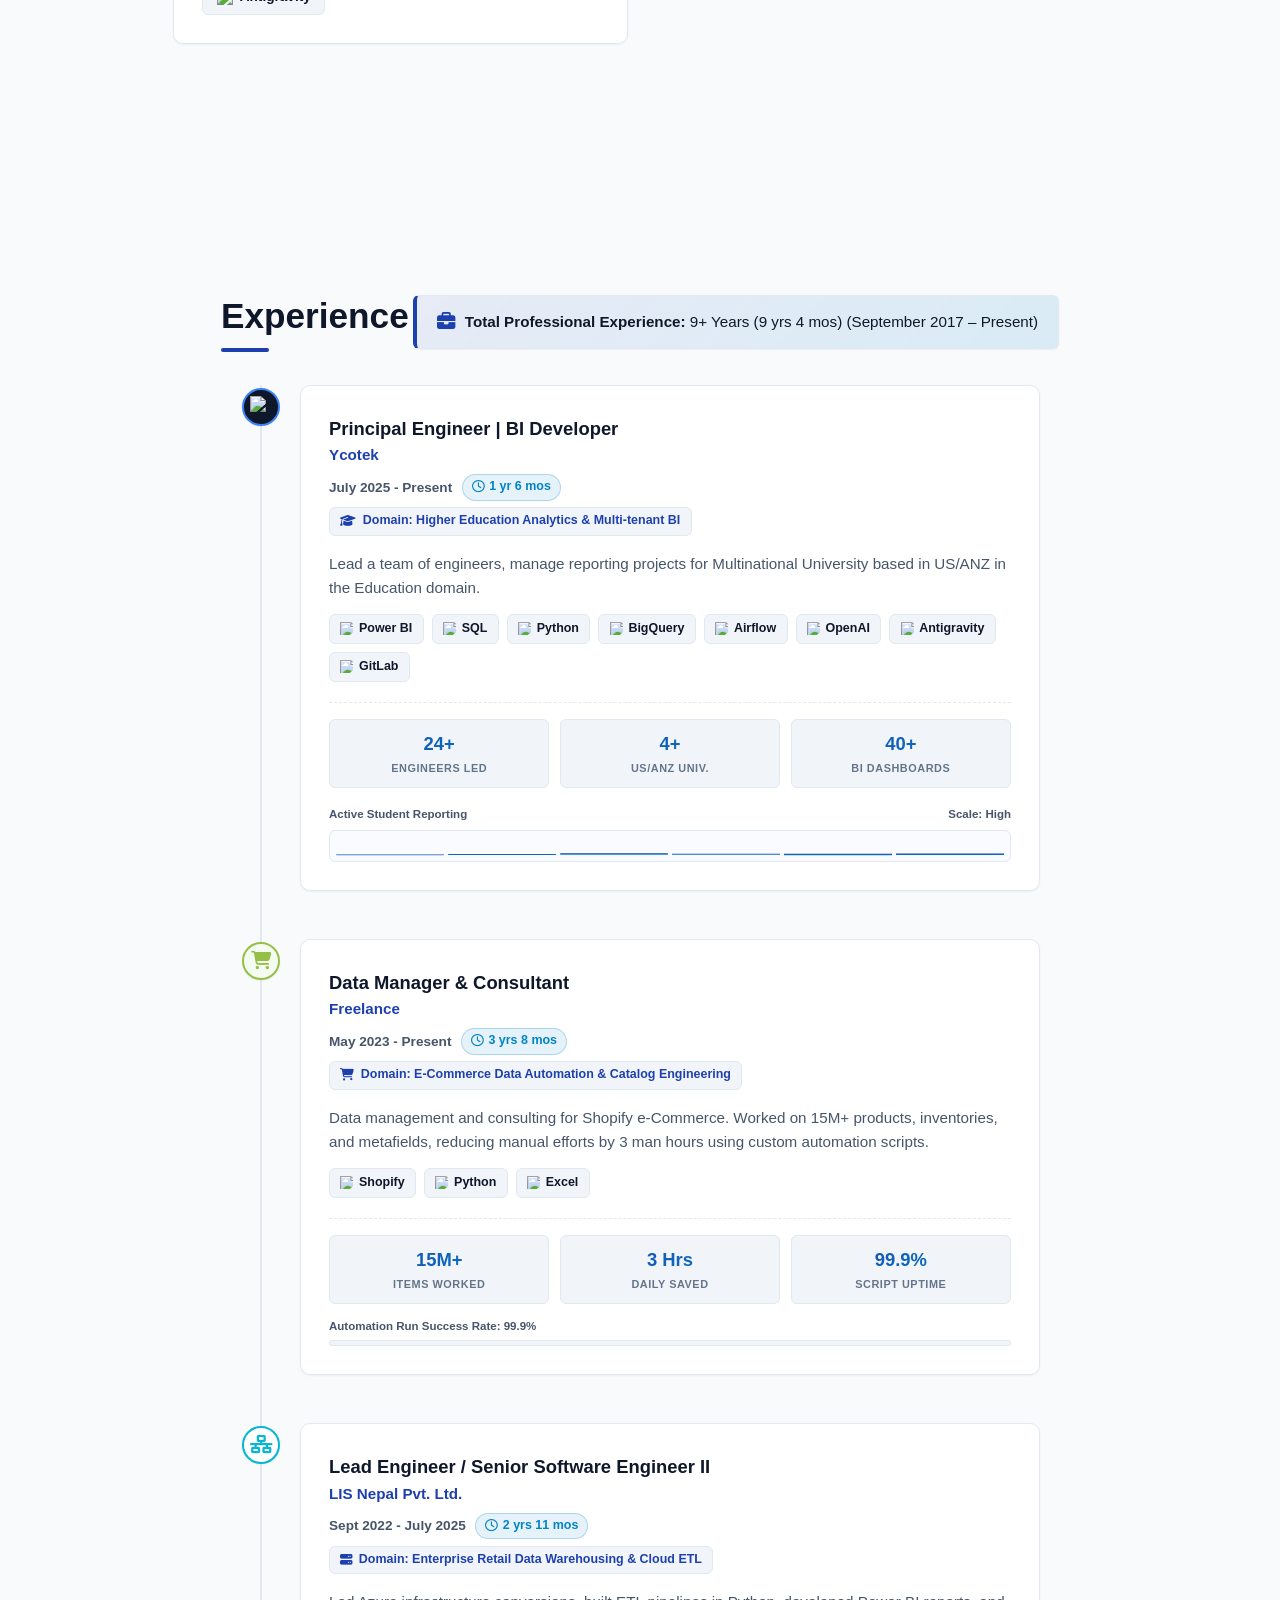
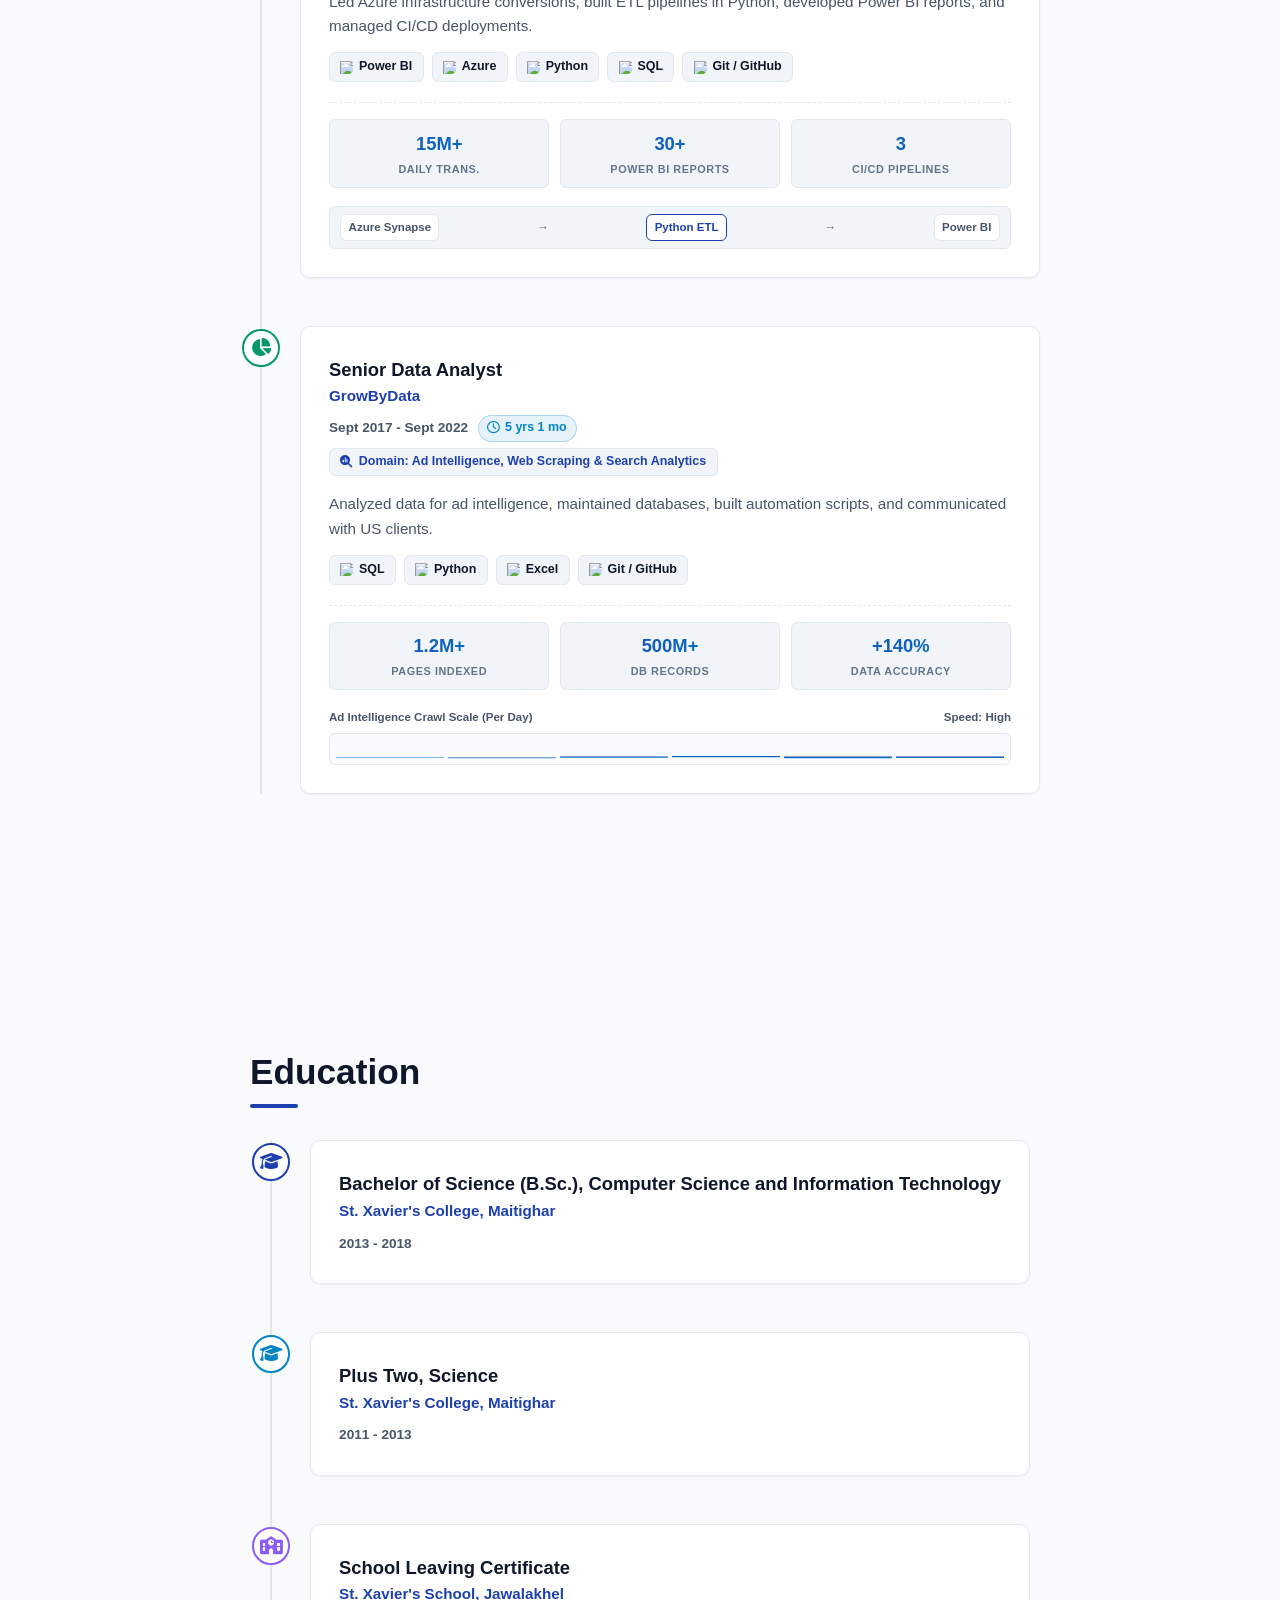
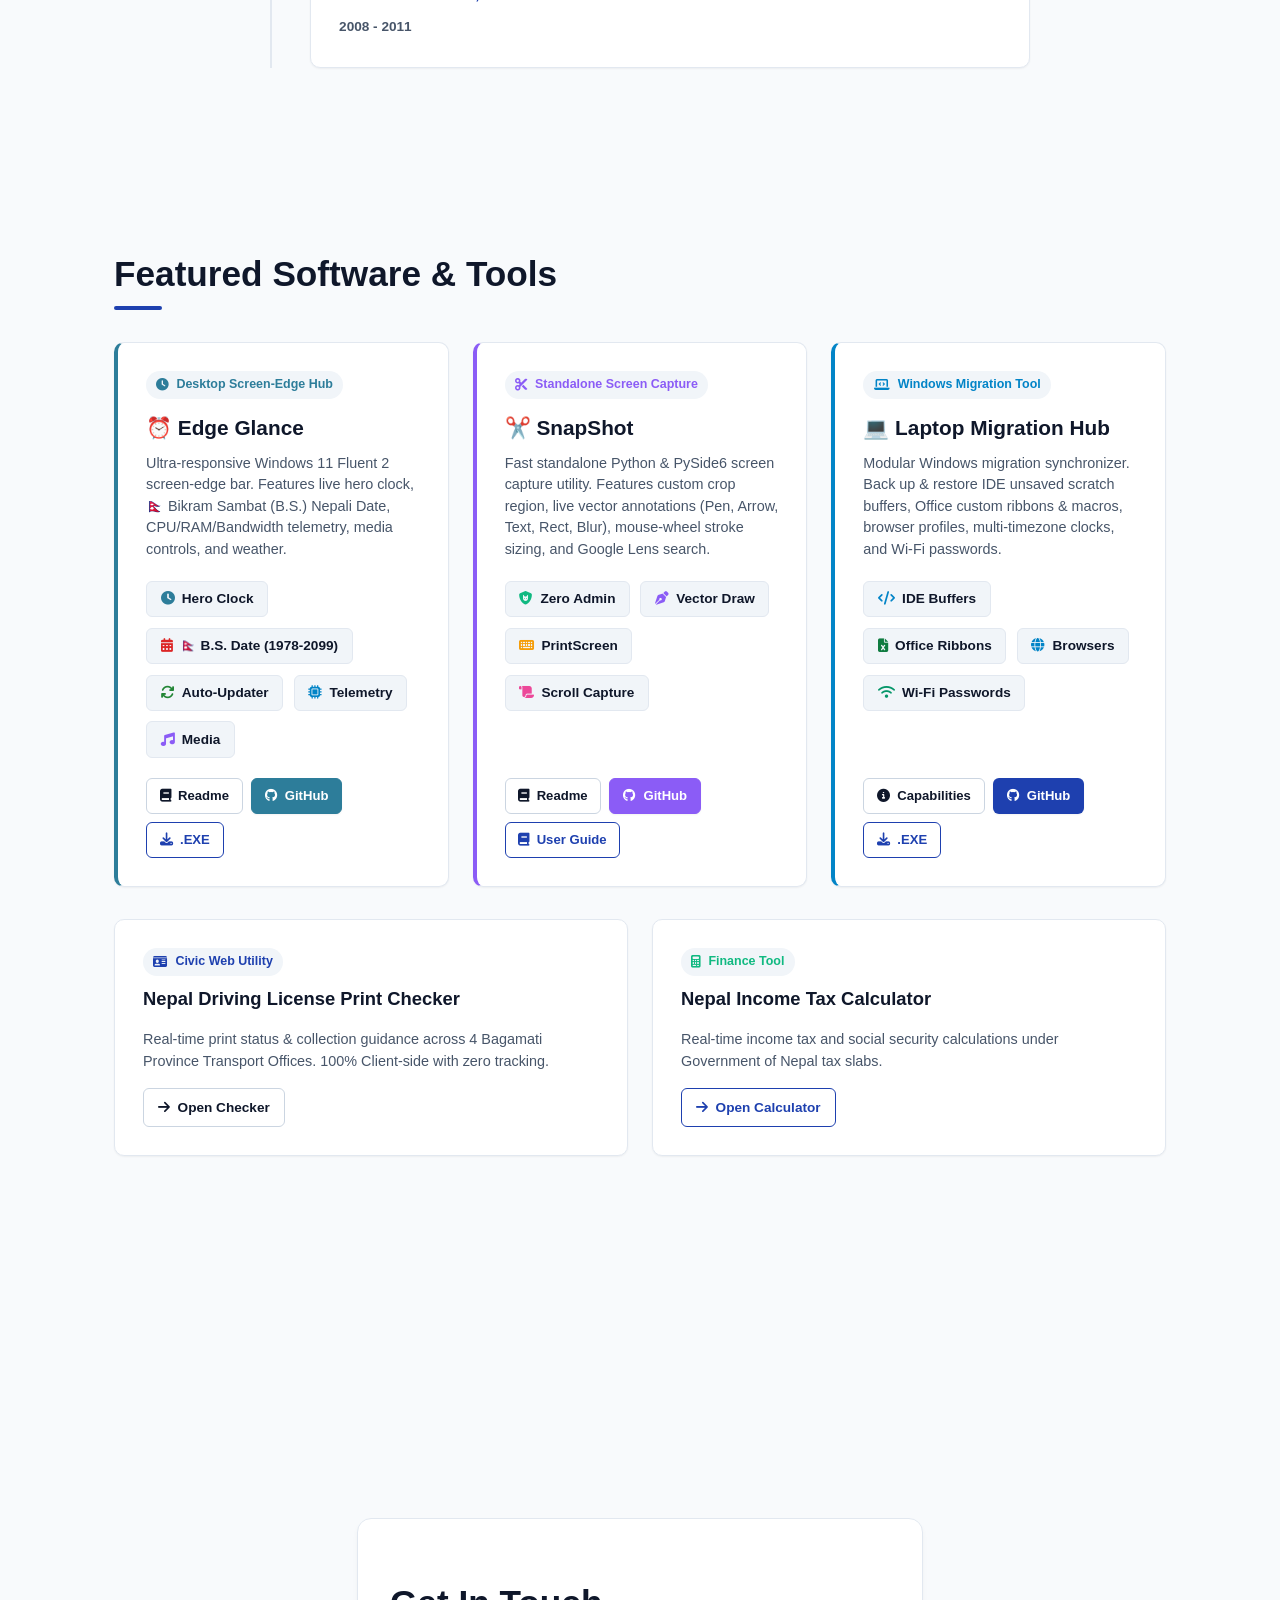
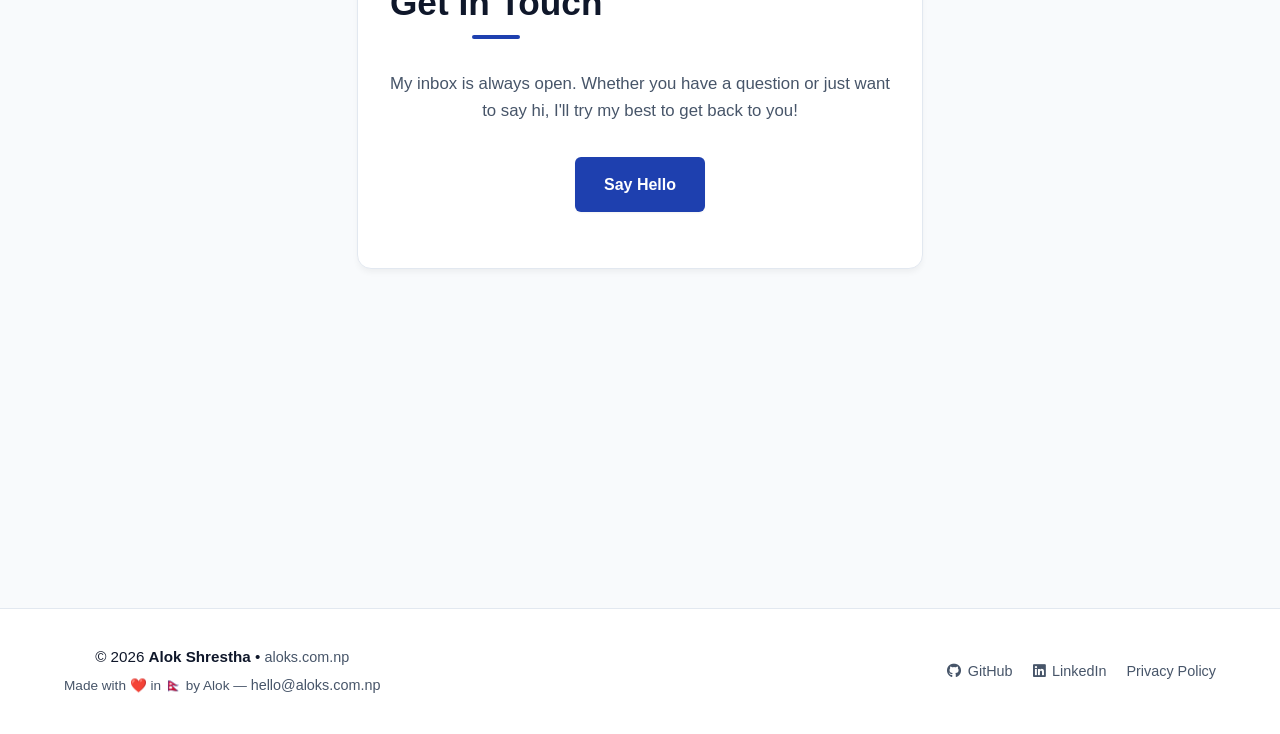
==== commit 1a48d127: "feat(shopify): move shopify-url-maker to generic /shopify/ folder & release searchable vendor multi-" ====
--- a/index.html
+++ b/index.html
@@ -610,7 +610,8 @@
                             </p>
                             <div class="tech-stack" style="margin-bottom: 1.25rem;">
                                 <span class="skill-item"><i class="fa-solid fa-clock" style="color: #2d7d9a;"></i> Hero Clock</span>
-                                <span class="skill-item"><i class="fa-solid fa-calendar-days" style="color: #dc2626;"></i> B.S. Date</span>
+                                <span class="skill-item"><i class="fa-solid fa-calendar-days" style="color: #dc2626;"></i> 🇳🇵 B.S. Date (1978-2099)</span>
+                                <span class="skill-item"><i class="fa-solid fa-arrows-rotate" style="color: #238636;"></i> Auto-Updater</span>
                                 <span class="skill-item"><i class="fa-solid fa-microchip" style="color: #0284c7;"></i> Telemetry</span>
                                 <span class="skill-item"><i class="fa-solid fa-music" style="color: #8b5cf6;"></i> Media</span>
                             </div>
